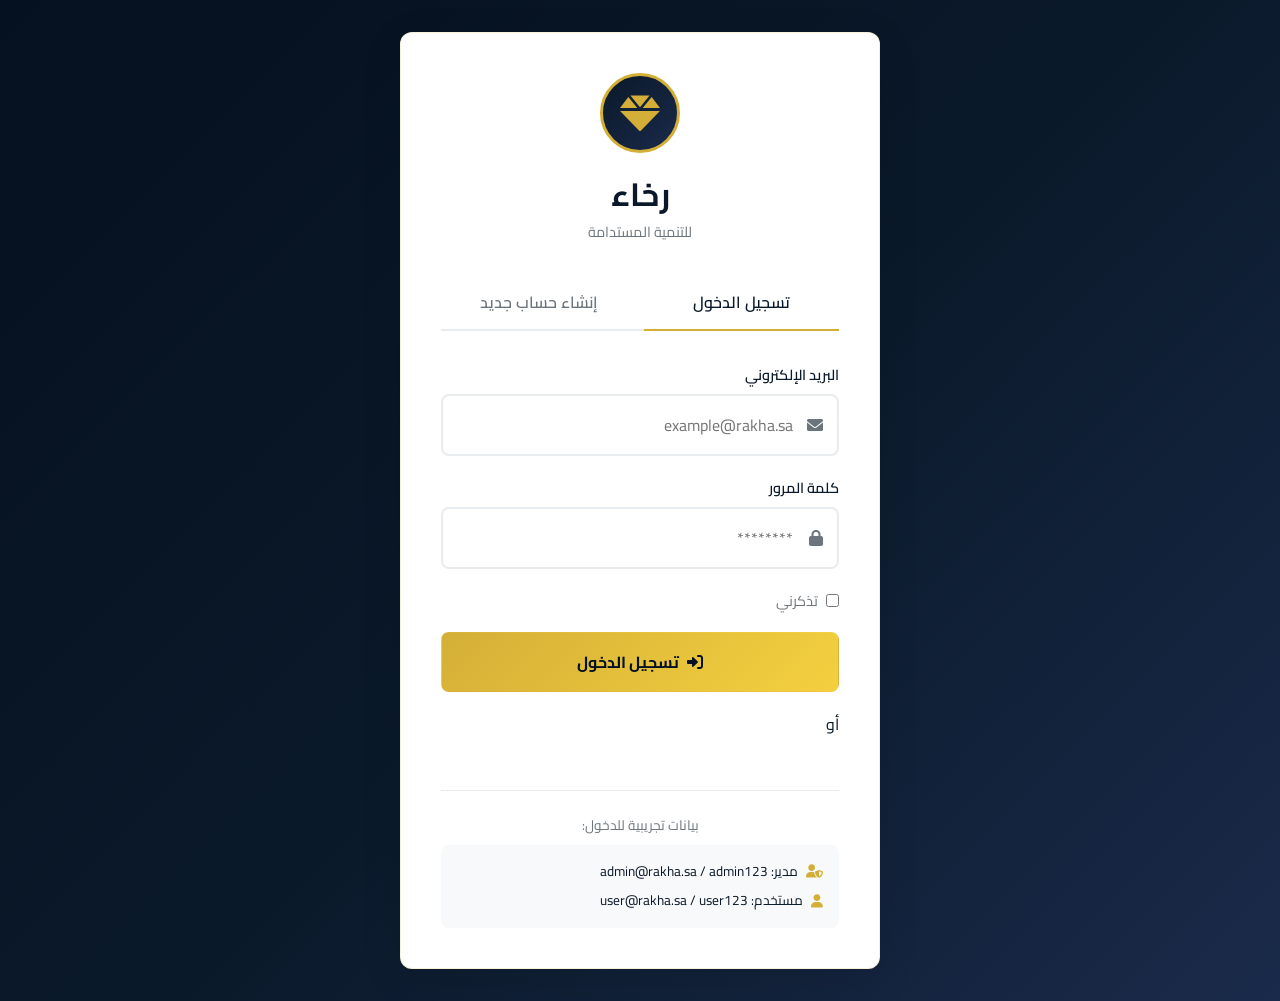
==== index.html @ 96cac97b "Update index.html" ====
<!DOCTYPE html>
<html lang="ar" dir="rtl">
<head>
    <meta charset="UTF-8">
    <meta name="viewport" content="width=device-width, initial-scale=1.0">
    <title>رخاء - تسجيل الدخول</title>
    <link href="https://fonts.googleapis.com/css2?family=Cairo:wght@300;400;600;700;900&display=swap" rel="stylesheet">
    <link rel="stylesheet" href="https://cdnjs.cloudflare.com/ajax/libs/font-awesome/6.0.0/css/all.min.css">
    <link rel="stylesheet" href="styles.css">
</head>
<body class="auth-page">
    <div class="auth-wrapper">
        <div class="auth-card">
            <div class="auth-logo">
                <div class="logo-icon">
                    <i class="fas fa-gem"></i>
                </div>
                <h1>رخاء</h1>
                <p>للتنمية المستدامة</p>
            </div>

            <div class="auth-tabs">
                <button class="auth-tab active" id="loginTab">تسجيل الدخول</button>
                <button class="auth-tab" id="registerTab">إنشاء حساب جديد</button>
            </div>

            <!-- نموذج تسجيل الدخول -->
            <form id="loginForm" class="auth-form">
                <div class="form-group">
                    <label>البريد الإلكتروني</label>
                    <div class="input-wrapper">
                        <i class="fas fa-envelope"></i>
                        <input type="email" id="loginEmail" placeholder="example@rakha.sa" required>
                    </div>
                </div>
                <div class="form-group">
                    <label>كلمة المرور</label>
                    <div class="input-wrapper">
                        <i class="fas fa-lock"></i>
                        <input type="password" id="loginPassword" placeholder="********" required>
                    </div>
                </div>
                <div class="form-options">
                    <label class="checkbox-label">
                        <input type="checkbox" id="rememberMe"> تذكرني
                    </label>
                </div>
                <button type="submit" class="btn-gold btn-block">
                    <i class="fas fa-sign-in-alt"></i> تسجيل الدخول
                </button>

                <!-- فاصل -->
                <div class="divider">
                    <span>أو</span>
                </div>

                <!-- زر تسجيل الدخول بـ Google -->
                <div id="googleSignInDiv" class="google-signin-container"></div>
            </form>

            <!-- نموذج التسجيل -->
            <form id="registerForm" class="auth-form" style="display: none;">
                <div class="form-group">
                    <label>الاسم الكامل</label>
                    <div class="input-wrapper">
                        <i class="fas fa-user"></i>
                        <input type="text" id="registerName" placeholder="محمد أحمد" required>
                    </div>
                </div>
                <div class="form-group">
                    <label>البريد الإلكتروني</label>
                    <div class="input-wrapper">
                        <i class="fas fa-envelope"></i>
                        <input type="email" id="registerEmail" placeholder="example@rakha.sa" required>
                    </div>
                </div>
                <div class="form-group">
                    <label>كلمة المرور</label>
                    <div class="input-wrapper">
                        <i class="fas fa-lock"></i>
                        <input type="password" id="registerPassword" placeholder="********" required minlength="6">
                    </div>
                </div>
                <div class="form-group">
                    <label>تأكيد كلمة المرور</label>
                    <div class="input-wrapper">
                        <i class="fas fa-lock"></i>
                        <input type="password" id="registerConfirm" placeholder="********" required>
                    </div>
                </div>
                <button type="submit" class="btn-gold btn-block">
                    <i class="fas fa-user-plus"></i> إنشاء حساب
                </button>

                <!-- فاصل -->
                <div class="divider">
                    <span>أو</span>
                </div>

                <!-- زر التسجيل بـ Google -->
                <div id="googleSignUpDiv" class="google-signin-container"></div>
            </form>

            <div id="authMessage" class="auth-message"></div>

            <div class="auth-footer">
                <p>بيانات تجريبية للدخول:</p>
                <div class="demo-accounts">
                    <span><i class="fas fa-user-shield"></i> مدير: admin@rakha.sa / admin123</span>
                    <span><i class="fas fa-user"></i> مستخدم: user@rakha.sa / user123</span>
                </div>
            </div>
        </div>
    </div>

    <!-- Google Sign-In Library -->
    <script src="https://accounts.google.com/gsi/client" async defer></script>
    
    <script>
        // ===== تهيئة النظام =====
        function initSystem() {
            // تهيئة المستخدمين الافتراضيين
            if (!localStorage.getItem('rakha_users')) {
                const defaultUsers = [
                    {
                        id: 1,
                        name: 'مدير النظام',
                        email: 'admin@rakha.sa',
                        password: 'admin123',
                        role: 'admin',
                        createdAt: new Date().toISOString()
                    },
                    {
                        id: 2,
                        name: 'مستخدم تجريبي',
                        email: 'user@rakha.sa',
                        password: 'user123',
                        role: 'user',
                        createdAt: new Date().toISOString()
                    }
                ];
                localStorage.setItem('rakha_users', JSON.stringify(defaultUsers));
            }
            
            if (!localStorage.getItem('rakha_files')) {
                localStorage.setItem('rakha_files', JSON.stringify([]));
            }
        }

        initSystem();

        // ===== التحقق من جلسة نشطة =====
        const currentUser = JSON.parse(localStorage.getItem('rakha_current_user'));
        if (currentUser) {
            window.location.href = 'home.html';
        }

        // ===== تهيئة Google Sign-In =====
        function initializeGoogleSignIn() {
            // Google Client ID - يمكنك استبداله بمعرف العميل الخاص بك
            const GOOGLE_CLIENT_ID = '238339995391-627kluslmk42koqfe2rm08jgofesteuc.apps.googleusercontent.com';
            
            // تهيئة Google Identity Services
            if (typeof google !== 'undefined' && google.accounts) {
                // لتسجيل الدخول
                google.accounts.id.initialize({
                    client_id: GOOGLE_CLIENT_ID,
                    callback: handleGoogleResponse,
                    auto_select: false,
                    cancel_on_tap_outside: true,
                    context: 'signin'
                });

                // زر تسجيل الدخول
                google.accounts.id.renderButton(
                    document.getElementById('googleSignInDiv'),
                    { 
                        theme: 'outline', 
                        size: 'large',
                        type: 'standard',
                        text: 'signin_with',
                        shape: 'pill',
                        width: '100%',
                        locale: 'ar'
                    }
                );

                // زر التسجيل
                google.accounts.id.renderButton(
                    document.getElementById('googleSignUpDiv'),
                    { 
                        theme: 'outline', 
                        size: 'large',
                        type: 'standard',
                        text: 'signup_with',
                        shape: 'pill',
                        width: '100%',
                        locale: 'ar'
                    }
                );

                // تعطيل One Tap
                google.accounts.id.cancel();
            } else {
                console.log('Google library not loaded yet');
                // إعادة المحاولة بعد ثانية
                setTimeout(initializeGoogleSignIn, 1000);
            }
        }

        // ===== معالجة استجابة Google =====
        function handleGoogleResponse(response) {
            try {
                // فك تشفير JWT token
                const credential = response.credential;
                const payload = JSON.parse(atob(credential.split('.')[1]));
                
                const googleUser = {
                    googleId: payload.sub,
                    email: payload.email,
                    name: payload.name,
                    picture: payload.picture,
                    email_verified: payload.email_verified
                };

                // التحقق من وجود المستخدم أو إنشائه
                loginWithGoogle(googleUser);
            } catch (error) {
                console.error('Google Sign-In Error:', error);
                showMessage('حدث خطأ في تسجيل الدخول بـ Google', 'error');
            }
        }

        // ===== تسجيل الدخول بـ Google =====
        function loginWithGoogle(googleUser) {
            let users = JSON.parse(localStorage.getItem('rakha_users') || '[]');
            
            // البحث عن مستخدم بنفس البريد الإلكتروني
            let user = users.find(u => u.email === googleUser.email);
            
            if (!user) {
                // إنشاء مستخدم جديد
                user = {
                    id: Date.now(),
                    name: googleUser.name,
                    email: googleUser.email,
                    picture: googleUser.picture,
                    googleId: googleUser.googleId,
                    role: 'user',
                    createdAt: new Date().toISOString()
                };
                users.push(user);
                localStorage.setItem('rakha_users', JSON.stringify(users));
            } else {
                // تحديث معلومات Google إذا لم تكن موجودة
                if (!user.googleId) {
                    user.googleId = googleUser.googleId;
                    user.picture = googleUser.picture;
                    localStorage.setItem('rakha_users', JSON.stringify(users));
                }
            }
            
            // حفظ المستخدم الحالي
            const userData = { ...user };
            delete userData.password;
            localStorage.setItem('rakha_current_user', JSON.stringify(userData));
            
            showMessage('تم تسجيل الدخول بنجاح! جاري التحويل...', 'success');
            
            setTimeout(() => {
                window.location.href = 'home.html';
            }, 1000);
        }

        // ===== عرض الرسائل =====
        function showMessage(text, type) {
            const msg = document.getElementById('authMessage');
            msg.textContent = text;
            msg.className = `auth-message ${type}`;
            
            setTimeout(() => {
                msg.className = 'auth-message';
            }, 4000);
        }

        // ===== تبديل التبويبات =====
        const loginTab = document.getElementById('loginTab');
        const registerTab = document.getElementById('registerTab');
        const loginForm = document.getElementById('loginForm');
        const registerForm = document.getElementById('registerForm');

        loginTab.addEventListener('click', function() {
            loginTab.classList.add('active');
            registerTab.classList.remove('active');
            loginForm.style.display = 'block';
            registerForm.style.display = 'none';
        });

        registerTab.addEventListener('click', function() {
            registerTab.classList.add('active');
            loginTab.classList.remove('active');
            registerForm.style.display = 'block';
            loginForm.style.display = 'none';
        });

        // ===== تسجيل الدخول التقليدي =====
        document.getElementById('loginForm').addEventListener('submit', function(e) {
            e.preventDefault();
            
            const email = document.getElementById('loginEmail').value.trim();
            const password = document.getElementById('loginPassword').value;
            const rememberMe = document.getElementById('rememberMe').checked;
            
            if (!email || !password) {
                showMessage('يرجى إدخال البريد الإلكتروني وكلمة المرور', 'error');
                return;
            }
            
            const users = JSON.parse(localStorage.getItem('rakha_users') || '[]');
            const user = users.find(u => u.email === email && u.password === password);
            
            if (user) {
                const userData = { ...user };
                delete userData.password;
                localStorage.setItem('rakha_current_user', JSON.stringify(userData));
                
                if (rememberMe) {
                    localStorage.setItem('rakha_remember', email);
                } else {
                    localStorage.removeItem('rakha_remember');
                }
                
                showMessage('تم تسجيل الدخول بنجاح! جاري التحويل...', 'success');
                
                setTimeout(() => {
                    window.location.href = 'home.html';
                }, 1000);
            } else {
                showMessage('البريد الإلكتروني أو كلمة المرور غير صحيحة', 'error');
            }
        });

        // ===== إنشاء حساب جديد =====
        document.getElementById('registerForm').addEventListener('submit', function(e) {
            e.preventDefault();
            
            const name = document.getElementById('registerName').value.trim();
            const email = document.getElementById('registerEmail').value.trim();
            const password = document.getElementById('registerPassword').value;
            const confirm = document.getElementById('registerConfirm').value;
            
            // التحقق من صحة البيانات
            if (!name || !email || !password) {
                showMessage('جميع الحقول مطلوبة', 'error');
                return;
            }
            
            if (password !== confirm) {
                showMessage('كلمات المرور غير متطابقة', 'error');
                return;
            }
            
            if (password.length < 6) {
                showMessage('كلمة المرور يجب أن تكون 6 أحرف على الأقل', 'error');
                return;
            }
            
            const emailRegex = /^[^\s@]+@[^\s@]+\.[^\s@]+$/;
            if (!emailRegex.test(email)) {
                showMessage('يرجى إدخال بريد إلكتروني صحيح', 'error');
                return;
            }
            
            const users = JSON.parse(localStorage.getItem('rakha_users') || '[]');
            
            if (users.find(u => u.email === email)) {
                showMessage('البريد الإلكتروني مسجل مسبقاً', 'error');
                return;
            }
            
            // إنشاء المستخدم الجديد
            const newUser = {
                id: Date.now(),
                name: name,
                email: email,
                password: password,
                role: 'user',
                createdAt: new Date().toISOString()
            };
            
            users.push(newUser);
            localStorage.setItem('rakha_users', JSON.stringify(users));
            
            showMessage('تم إنشاء الحساب بنجاح! يمكنك تسجيل الدخول الآن', 'success');
            
            // التحويل إلى تبويب تسجيل الدخول
            setTimeout(() => {
                loginTab.click();
                document.getElementById('loginEmail').value = email;
            }, 1500);
        });

        // ===== تعبئة البريد الإلكتروني المحفوظ =====
        const remembered = localStorage.getItem('rakha_remember');
        if (remembered) {
            document.getElementById('loginEmail').value = remembered;
            document.getElementById('rememberMe').checked = true;
        }

        // ===== تهيئة Google Sign-In عند تحميل الصفحة =====
        window.addEventListener('load', function() {
            setTimeout(initializeGoogleSignIn, 500);
        });

        // محاولة تهيئة Google Sign-In إذا تم تحميل المكتبة متأخراً
        if (document.readyState === 'complete') {
            setTimeout(initializeGoogleSignIn, 500);
        }
    </script>
</body>
</html>
---- styles.css ----
/* ===== المتغيرات العامة ===== */
:root {
    --primary: #0F766E;
    --primary-dark: #0D5E56;
    --primary-light: #14B8A6;
    --secondary: #0369A1;
    --accent: #F59E0B;
    --success: #10B981;
    --danger: #EF4444;
    --warning: #F59E0B;
    --info: #3B82F6;
    --dark: #1F2937;
    --gray: #6B7280;
    --light: #F3F4F6;
    --white: #FFFFFF;
    --border-radius: 12px;
    --box-shadow: 0 10px 40px rgba(0,0,0,0.1);
    --box-shadow-sm: 0 4px 6px rgba(0,0,0,0.05);
    --transition: all 0.3s ease;
}

* {
    margin: 0;
    padding: 0;
    box-sizing: border-box;
}

body {
    font-family: 'Cairo', sans-serif;
    background: linear-gradient(135deg, #F9FAFB 0%, #F3F4F6 100%);
    color: var(--dark);
    line-height: 1.6;
    min-height: 100vh;
}

/* ===== شريط التنقل ===== */
.navbar {
    background: rgba(255, 255, 255, 0.95);
    backdrop-filter: blur(10px);
    box-shadow: var(--box-shadow-sm);
    position: sticky;
    top: 0;
    z-index: 1000;
    border-bottom: 2px solid var(--primary-light);
}

.nav-container {
    max-width: 1280px;
    margin: 0 auto;
    padding: 1rem 2rem;
    display: flex;
    justify-content: space-between;
    align-items: center;
}

.logo {
    display: flex;
    align-items: center;
    gap: 0.75rem;
    font-size: 1.5rem;
    font-weight: 700;
    color: var(--primary);
}

.logo i {
    font-size: 2rem;
    animation: pulse 2s infinite;
}

.logo-sub {
    font-size: 0.875rem;
    font-weight: 400;
    color: var(--gray);
    margin-right: 0.5rem;
}

.nav-menu {
    display: flex;
    list-style: none;
    gap: 0.5rem;
}

.nav-menu a {
    text-decoration: none;
    color: var(--dark);
    font-weight: 600;
    padding: 0.75rem 1.25rem;
    border-radius: var(--border-radius);
    transition: var(--transition);
    display: flex;
    align-items: center;
    gap: 0.5rem;
}

.nav-menu a:hover,
.nav-menu a.active {
    background: var(--primary);
    color: var(--white);
    transform: translateY(-2px);
}

.nav-actions {
    display: flex;
    align-items: center;
    gap: 1rem;
}

.btn-login {
    background: var(--primary);
    color: var(--white);
    padding: 0.75rem 1.5rem;
    border-radius: var(--border-radius);
    text-decoration: none;
    font-weight: 600;
    transition: var(--transition);
    display: flex;
    align-items: center;
    gap: 0.5rem;
}

.btn-login:hover {
    background: var(--primary-dark);
    transform: translateY(-2px);
    box-shadow: var(--box-shadow);
}

.user-profile {
    position: relative;
    cursor: pointer;
}

.user-avatar {
    width: 45px;
    height: 45px;
    background: linear-gradient(135deg, var(--primary), var(--primary-light));
    border-radius: 50%;
    display: flex;
    align-items: center;
    justify-content: center;
    color: var(--white);
    font-size: 1.25rem;
    transition: var(--transition);
}

.user-avatar:hover {
    transform: scale(1.1);
}

.user-dropdown {
    position: absolute;
    top: 100%;
    left: 0;
    background: var(--white);
    border-radius: var(--border-radius);
    box-shadow: var(--box-shadow);
    min-width: 200px;
    display: none;
    margin-top: 0.5rem;
    overflow: hidden;
}

.user-profile:hover .user-dropdown {
    display: block;
}

.user-info {
    padding: 1rem;
    border-bottom: 1px solid var(--light);
}

.user-name {
    font-weight: 700;
    display: block;
}

.user-role {
    font-size: 0.875rem;
    color: var(--gray);
}

.dropdown-menu a {
    padding: 0.75rem 1rem;
    display: flex;
    align-items: center;
    gap: 0.5rem;
    color: var(--dark);
    text-decoration: none;
    transition: var(--transition);
}

.dropdown-menu a:hover {
    background: var(--light);
    color: var(--danger);
}

/* ===== قسم البطل ===== */
.hero-section {
    position: relative;
    background: linear-gradient(135deg, var(--primary-dark) 0%, var(--primary) 50%, var(--primary-light) 100%);
    min-height: 600px;
    display: flex;
    align-items: center;
    justify-content: center;
    overflow: hidden;
}

.hero-overlay {
    position: absolute;
    top: 0;
    left: 0;
    right: 0;
    bottom: 0;
    background: url('data:image/svg+xml,<svg xmlns="http://www.w3.org/2000/svg" viewBox="0 0 100 100"><circle cx="10" cy="10" r="8" fill="rgba(255,255,255,0.1)"/><circle cx="90" cy="30" r="12" fill="rgba(255,255,255,0.08)"/><circle cx="30" cy="80" r="10" fill="rgba(255,255,255,0.06)"/><circle cx="80" cy="70" r="15" fill="rgba(255,255,255,0.04)"/></svg>');
    opacity: 0.5;
}

.hero-content {
    position: relative;
    text-align: center;
    color: var(--white);
    z-index: 2;
    padding: 2rem;
}

.hero-title {
    font-size: 3.5rem;
    font-weight: 900;
    margin-bottom: 1rem;
    animation: fadeInUp 1s;
}

.hero-title span {
    background: linear-gradient(135deg, #FCD34D, #F59E0B);
    -webkit-background-clip: text;
    -webkit-text-fill-color: transparent;
    background-clip: text;
}

.hero-subtitle {
    font-size: 1.25rem;
    margin-bottom: 2rem;
    opacity: 0.9;
    animation: fadeInUp 1s 0.2s backwards;
}

.hero-cta {
    display: flex;
    gap: 1rem;
    justify-content: center;
    animation: fadeInUp 1s 0.4s backwards;
}

.btn-primary, .btn-outline {
    padding: 1rem 2rem;
    border-radius: 50px;
    text-decoration: none;
    font-weight: 600;
    transition: var(--transition);
    display: inline-flex;
    align-items: center;
    gap: 0.5rem;
}

.btn-primary {
    background: var(--white);
    color: var(--primary);
    box-shadow: var(--box-shadow);
}

.btn-primary:hover {
    transform: translateY(-3px);
    box-shadow: 0 20px 40px rgba(0,0,0,0.2);
}

.btn-outline {
    border: 2px solid var(--white);
    color: var(--white);
}

.btn-outline:hover {
    background: var(--white);
    color: var(--primary);
}

.hero-stats {
    position: absolute;
    bottom: 0;
    left: 0;
    right: 0;
    display: flex;
    justify-content: center;
    gap: 3rem;
    padding: 2rem;
    background: rgba(255, 255, 255, 0.1);
    backdrop-filter: blur(10px);
    z-index: 2;
}

.stat-item {
    display: flex;
    align-items: center;
    gap: 1rem;
    color: var(--white);
}

.stat-icon {
    width: 50px;
    height: 50px;
    background: rgba(255, 255, 255, 0.2);
    border-radius: 50%;
    display: flex;
    align-items: center;
    justify-content: center;
    font-size: 1.5rem;
}

.stat-info {
    display: flex;
    flex-direction: column;
}

.stat-value {
    font-size: 2rem;
    font-weight: 700;
}

.stat-label {
    font-size: 0.875rem;
    opacity: 0.9;
}

/* ===== الأقسام العامة ===== */
.container {
    max-width: 1280px;
    margin: 0 auto;
    padding: 4rem 2rem;
}

.section-header {
    text-align: center;
    margin-bottom: 3rem;
}

.section-header h2 {
    font-size: 2.5rem;
    color: var(--dark);
    margin-bottom: 1rem;
    position: relative;
    display: inline-block;
}

.section-header h2::after {
    content: '';
    position: absolute;
    bottom: -10px;
    left: 50%;
    transform: translateX(-50%);
    width: 60px;
    height: 4px;
    background: var(--primary);
    border-radius: 2px;
}

.section-header p {
    color: var(--gray);
    font-size: 1.1rem;
}

/* ===== بطاقات المميزات ===== */
.features-grid {
    display: grid;
    grid-template-columns: repeat(auto-fit, minmax(250px, 1fr));
    gap: 2rem;
}

.feature-card {
    background: var(--white);
    padding: 2rem;
    border-radius: var(--border-radius);
    box-shadow: var(--box-shadow-sm);
    text-align: center;
    transition: var(--transition);
    border: 1px solid rgba(0,0,0,0.05);
}

.feature-card:hover {
    transform: translateY(-5px);
    box-shadow: var(--box-shadow);
    border-color: var(--primary-light);
}

.feature-icon {
    width: 70px;
    height: 70px;
    background: linear-gradient(135deg, var(--primary-light), var(--primary));
    border-radius: 50%;
    display: flex;
    align-items: center;
    justify-content: center;
    margin: 0 auto 1.5rem;
    color: var(--white);
    font-size: 2rem;
}

.feature-card h3 {
    margin-bottom: 1rem;
    color: var(--dark);
}

.feature-card p {
    color: var(--gray);
}

/* ===== قسم الملفات الحديثة ===== */
.recent-files-section {
    background: var(--white);
}

.recent-files-grid {
    display: grid;
    grid-template-columns: repeat(auto-fill, minmax(280px, 1fr));
    gap: 1.5rem;
}

.file-card {
    background: var(--light);
    padding: 1.5rem;
    border-radius: var(--border-radius);
    display: flex;
    gap: 1rem;
    transition: var(--transition);
    border: 1px solid transparent;
}

.file-card:hover {
    background: var(--white);
    border-color: var(--primary-light);
    box-shadow: var(--box-shadow-sm);
}

.file-icon {
    width: 50px;
    height: 50px;
    background: var(--primary);
    border-radius: 12px;
    display: flex;
    align-items: center;
    justify-content: center;
    color: var(--white);
    font-size: 1.5rem;
}

.file-info {
    flex: 1;
}

.file-info h4 {
    margin-bottom: 0.5rem;
    color: var(--dark);
}

.file-meta {
    display: flex;
    gap: 1rem;
    font-size: 0.875rem;
    color: var(--gray);
    margin-bottom: 0.5rem;
}

.file-badge {
    display: inline-block;
    padding: 0.25rem 0.75rem;
    border-radius: 20px;
    font-size: 0.75rem;
    font-weight: 600;
}

.file-badge.public {
    background: var(--success);
    color: var(--white);
}

.file-badge.private {
    background: var(--warning);
    color: var(--white);
}

.view-all {
    color: var(--primary);
    text-decoration: none;
    font-weight: 600;
    display: inline-flex;
    align-items: center;
    gap: 0.5rem;
    transition: var(--transition);
}

.view-all:hover {
    color: var(--primary-dark);
    gap: 0.75rem;
}

/* ===== قسم التواصل ===== */
.contact-section {
    background: linear-gradient(135deg, var(--dark), #111827);
    color: var(--white);
    padding: 4rem 0;
}

.contact-info {
    text-align: center;
}

.contact-info h3 {
    font-size: 2rem;
    margin-bottom: 2rem;
}

.contact-details {
    display: flex;
    justify-content: center;
    gap: 3rem;
    margin-bottom: 2rem;
    flex-wrap: wrap;
}

.contact-details p {
    display: flex;
    align-items: center;
    gap: 0.5rem;
}

.social-links {
    display: flex;
    justify-content: center;
    gap: 1rem;
}

.social-links a {
    width: 45px;
    height: 45px;
    background: rgba(255, 255, 255, 0.1);
    border-radius: 50%;
    display: flex;
    align-items: center;
    justify-content: center;
    color: var(--white);
    text-decoration: none;
    transition: var(--transition);
    font-size: 1.25rem;
}

.social-links a:hover {
    background: var(--primary);
    transform: translateY(-3px);
}

/* ===== التذييل ===== */
.footer {
    background: var(--dark);
    color: var(--white);
    padding: 2rem 0;
}

.footer-content {
    display: flex;
    justify-content: space-between;
    align-items: center;
    flex-wrap: wrap;
    gap: 1rem;
}

.footer-logo {
    display: flex;
    align-items: center;
    gap: 0.5rem;
    font-size: 1.25rem;
    font-weight: 600;
}

.copyright {
    color: var(--gray);
}

/* ===== صفحة تسجيل الدخول ===== */
.auth-container {
    min-height: calc(100vh - 80px);
    display: flex;
    align-items: center;
    justify-content: center;
    padding: 2rem;
    background: linear-gradient(135deg, var(--primary-dark), var(--primary));
}

.auth-box {
    background: var(--white);
    padding: 3rem;
    border-radius: var(--border-radius);
    box-shadow: var(--box-shadow);
    width: 100%;
    max-width: 450px;
    animation: fadeInUp 0.5s;
}

.auth-box h2 {
    text-align: center;
    margin-bottom: 2rem;
    color: var(--dark);
}

.auth-tabs {
    display: flex;
    gap: 1rem;
    margin-bottom: 2rem;
    border-bottom: 2px solid var(--light);
}

.auth-tab {
    flex: 1;
    padding: 1rem;
    background: none;
    border: none;
    color: var(--gray);
    font-weight: 600;
    cursor: pointer;
    transition: var(--transition);
    position: relative;
}

.auth-tab.active {
    color: var(--primary);
}

.auth-tab.active::after {
    content: '';
    position: absolute;
    bottom: -2px;
    left: 0;
    right: 0;
    height: 2px;
    background: var(--primary);
}

.auth-form {
    display: flex;
    flex-direction: column;
    gap: 1.5rem;
}

.form-group {
    display: flex;
    flex-direction: column;
    gap: 0.5rem;
}

.form-group label {
    font-weight: 600;
    color: var(--dark);
}

.form-group input,
.form-group textarea,
.form-group select {
    padding: 0.875rem;
    border: 2px solid var(--light);
    border-radius: var(--border-radius);
    font-family: 'Cairo', sans-serif;
    transition: var(--transition);
    font-size: 1rem;
}

.form-group input:focus,
.form-group textarea:focus,
.form-group select:focus {
    outline: none;
    border-color: var(--primary);
    box-shadow: 0 0 0 3px rgba(15, 118, 110, 0.1);
}

.btn-primary {
    background: var(--primary);
    color: var(--white);
    border: none;
    padding: 1rem;
    border-radius: var(--border-radius);
    font-weight: 600;
    font-size: 1rem;
    cursor: pointer;
    transition: var(--transition);
    font-family: 'Cairo', sans-serif;
}

.btn-primary:hover {
    background: var(--primary-dark);
    transform: translateY(-2px);
    box-shadow: var(--box-shadow);
}

.auth-divider {
    text-align: center;
    margin: 1.5rem 0;
    position: relative;
}

.auth-divider::before {
    content: '';
    position: absolute;
    top: 50%;
    left: 0;
    right: 0;
    height: 1px;
    background: var(--light);
}

.auth-divider span {
    background: var(--white);
    padding: 0 1rem;
    color: var(--gray);
    position: relative;
}

#googleSignIn {
    display: flex;
    justify-content: center;
}

.auth-message {
    margin-top: 1rem;
    padding: 0.75rem;
    border-radius: var(--border-radius);
    text-align: center;
    display: none;
}

.auth-message.success {
    display: block;
    background: var(--success);
    color: var(--white);
}

.auth-message.error {
    display: block;
    background: var(--danger);
    color: var(--white);
}

/* ===== صفحة الملفات ===== */
.files-container {
    max-width: 1280px;
    margin: 0 auto;
    padding: 2rem;
}

.files-header {
    display: flex;
    justify-content: space-between;
    align-items: center;
    margin-bottom: 2rem;
    padding-bottom: 1rem;
    border-bottom: 2px solid var(--light);
}

.files-header h1 {
    color: var(--dark);
    display: flex;
    align-items: center;
    gap: 0.75rem;
}

.files-section {
    margin-bottom: 3rem;
}

.files-section h2 {
    margin-bottom: 1.5rem;
    color: var(--dark);
    display: flex;
    align-items: center;
    gap: 0.5rem;
}

.files-grid {
    display: grid;
    grid-template-columns: repeat(auto-fill, minmax(300px, 1fr));
    gap: 1.5rem;
}

.file-item {
    background: var(--white);
    border-radius: var(--border-radius);
    padding: 1.5rem;
    box-shadow: var(--box-shadow-sm);
    transition: var(--transition);
    border: 1px solid var(--light);
    position: relative;
}

.file-item:hover {
    box-shadow: var(--box-shadow);
    transform: translateY(-3px);
}

.file-item-header {
    display: flex;
    align-items: flex-start;
    gap: 1rem;
    margin-bottom: 1rem;
}

.file-item-icon {
    width: 50px;
    height: 50px;
    background: linear-gradient(135deg, var(--primary-light), var(--primary));
    border-radius: 12px;
    display: flex;
    align-items: center;
    justify-content: center;
    color: var(--white);
    font-size: 1.5rem;
}

.file-item-info {
    flex: 1;
}

.file-item-info h3 {
    margin-bottom: 0.5rem;
    color: var(--dark);
    font-size: 1.1rem;
}

.file-item-meta {
    font-size: 0.875rem;
    color: var(--gray);
    display: flex;
    flex-direction: column;
    gap: 0.25rem;
}

.file-item-actions {
    display: flex;
    gap: 0.5rem;
    margin-top: 1rem;
    padding-top: 1rem;
    border-top: 1px solid var(--light);
}

.btn-icon {
    flex: 1;
    padding: 0.5rem;
    border: none;
    background: var(--light);
    color: var(--dark);
    border-radius: var(--border-radius);
    cursor: pointer;
    transition: var(--transition);
    font-family: 'Cairo', sans-serif;
    display: flex;
    align-items: center;
    justify-content: center;
    gap: 0.5rem;
}

.btn-icon:hover {
    background: var(--primary);
    color: var(--white);
}

.btn-icon.danger:hover {
    background: var(--danger);
}

/* ===== مودال رفع الملفات ===== */
.modal {
    position: fixed;
    top: 0;
    left: 0;
    right: 0;
    bottom: 0;
    background: rgba(0, 0, 0, 0.5);
    backdrop-filter: blur(5px);
    display: flex;
    align-items: center;
    justify-content: center;
    z-index: 2000;
}

.modal-content {
    background: var(--white);
    padding: 2rem;
    border-radius: var(--border-radius);
    max-width: 500px;
    width: 90%;
    max-height: 90vh;
    overflow-y: auto;
    animation: slideIn 0.3s;
    position: relative;
}

.close {
    position: absolute;
    top: 1rem;
    right: 1rem;
    font-size: 1.5rem;
    cursor: pointer;
    color: var(--gray);
    transition: var(--transition);
}

.close:hover {
    color: var(--danger);
}

/* ===== لوحة التحكم ===== */
.admin-container {
    max-width: 1280px;
    margin: 0 auto;
    padding: 2rem;
}

.admin-tabs {
    display: flex;
    gap: 0.5rem;
    margin-bottom: 2rem;
    border-bottom: 2px solid var(--light);
    flex-wrap: wrap;
}

.tab {
    padding: 1rem 1.5rem;
    background: none;
    border: none;
    color: var(--gray);
    font-weight: 600;
    cursor: pointer;
    transition: var(--transition);
    border-radius: var(--border-radius) var(--border-radius) 0 0;
    font-family: 'Cairo', sans-serif;
    display: flex;
    align-items: center;
    gap: 0.5rem;
}

.tab:hover {
    background: var(--light);
    color: var(--dark);
}

.tab.active {
    background: var(--primary);
    color: var(--white);
}

.tab-content {
    display: none;
    animation: fadeIn 0.3s;
}

.tab-content.active {
    display: block;
}

.section-header {
    display: flex;
    justify-content: space-between;
    align-items: center;
    margin-bottom: 2rem;
}

.users-list, .files-list {
    background: var(--white);
    border-radius: var(--border-radius);
    box-shadow: var(--box-shadow-sm);
    overflow: hidden;
}

.list-item {
    padding: 1rem 1.5rem;
    border-bottom: 1px solid var(--light);
    display: flex;
    justify-content: space-between;
    align-items: center;
    transition: var(--transition);
}

.list-item:hover {
    background: var(--light);
}

.list-item:last-child {
    border-bottom: none;
}

.item-info {
    display: flex;
    align-items: center;
    gap: 1rem;
}

.item-actions {
    display: flex;
    gap: 0.5rem;
}

.btn-sm {
    padding: 0.5rem 1rem;
    border: none;
    border-radius: var(--border-radius);
    cursor: pointer;
    font-family: 'Cairo', sans-serif;
    font-size: 0.875rem;
    transition: var(--transition);
}

.btn-success {
    background: var(--success);
    color: var(--white);
}

.btn-danger {
    background: var(--danger);
    color: var(--white);
}

.btn-warning {
    background: var(--warning);
    color: var(--white);
}

/* ===== حاسبة ضريبة القيمة المضافة ===== */
.vat-calculator {
    background: var(--white);
    border-radius: var(--border-radius);
    padding: 2rem;
    box-shadow: var(--box-shadow-sm);
}

.upload-section {
    margin-bottom: 2rem;
}

.upload-area {
    border: 3px dashed var(--primary-light);
    border-radius: var(--border-radius);
    padding: 3rem;
    text-align: center;
    cursor: pointer;
    transition: var(--transition);
    background: var(--light);
}

.upload-area:hover {
    border-color: var(--primary);
    background: rgba(15, 118, 110, 0.05);
}

.upload-icon {
    font-size: 3rem;
    color: var(--primary);
    margin-bottom: 1rem;
}

.upload-text {
    font-size: 1.1rem;
    color: var(--dark);
    margin-bottom: 0.5rem;
}

.upload-note {
    color: var(--gray);
    font-size: 0.875rem;
}

.manual-inputs {
    display: grid;
    grid-template-columns: repeat(auto-fit, minmax(200px, 1fr));
    gap: 1rem;
    margin-bottom: 2rem;
}

.input-group {
    display: flex;
    flex-direction: column;
    gap: 0.5rem;
}

.input-group label {
    font-weight: 600;
    color: var(--dark);
}

.input-group input {
    padding: 0.75rem;
    border: 2px solid var(--light);
    border-radius: var(--border-radius);
    font-size: 1rem;
}

.summary-section {
    display: grid;
    grid-template-columns: repeat(auto-fit, minmax(200px, 1fr));
    gap: 1rem;
    margin-bottom: 2rem;
}

.summary-card {
    background: linear-gradient(135deg, var(--primary-light), var(--primary));
    color: var(--white);
    padding: 1.5rem;
    border-radius: var(--border-radius);
    text-align: center;
}

.summary-label {
    font-size: 0.875rem;
    opacity: 0.9;
    margin-bottom: 0.5rem;
}

.summary-value {
    font-size: 2rem;
    font-weight: 700;
}

.table-container {
    overflow-x: auto;
    margin-bottom: 2rem;
}

#dataTable {
    width: 100%;
    border-collapse: collapse;
    background: var(--white);
}

#dataTable th {
    background: var(--primary);
    color: var(--white);
    padding: 1rem;
    text-align: right;
}

#dataTable td {
    padding: 0.75rem 1rem;
    border-bottom: 1px solid var(--light);
}

#dataTable tr:hover {
    background: var(--light);
}

.balance-section {
    background: var(--light);
    border-radius: var(--border-radius);
    padding: 1.5rem;
    margin-bottom: 2rem;
}

.balance-row {
    display: flex;
    justify-content: space-between;
    padding: 0.75rem 0;
    border-bottom: 1px solid rgba(0,0,0,0.1);
}

.balance-row:last-child {
    border-bottom: none;
}

.balance-row.final {
    font-size: 1.25rem;
    font-weight: 700;
    color: var(--primary);
    margin-top: 0.5rem;
    padding-top: 1rem;
    border-top: 2px solid var(--primary);
}

.action-buttons {
    display: flex;
    gap: 1rem;
    margin-bottom: 2rem;
}

.btn-secondary {
    background: var(--light);
    color: var(--dark);
    border: none;
    padding: 0.75rem 1.5rem;
    border-radius: var(--border-radius);
    font-weight: 600;
    cursor: pointer;
    transition: var(--transition);
    font-family: 'Cairo', sans-serif;
}

.btn-secondary:hover {
    background: var(--primary);
    color: var(--white);
}

.saved-files-section {
    background: var(--light);
    border-radius: var(--border-radius);
    padding: 1.5rem;
}

.saved-files-list {
    display: flex;
    flex-direction: column;
    gap: 0.5rem;
    margin: 1rem 0;
}

.file-item {
    background: var(--white);
    padding: 1rem;
    border-radius: var(--border-radius);
    display: flex;
    justify-content: space-between;
    align-items: center;
}

.file-actions {
    display: flex;
    gap: 0.5rem;
}

.file-action-btn {
    padding: 0.5rem 1rem;
    border: none;
    border-radius: var(--border-radius);
    cursor: pointer;
    font-family: 'Cairo', sans-serif;
    transition: var(--transition);
}

.file-action-btn.load {
    background: var(--success);
    color: var(--white);
}

.file-action-btn.delete {
    background: var(--danger);
    color: var(--white);
}

/* ===== الإحصائيات ===== */
.stats-grid {
    display: grid;
    grid-template-columns: repeat(auto-fit, minmax(250px, 1fr));
    gap: 1.5rem;
}

.stat-card-large {
    background: var(--white);
    padding: 2rem;
    border-radius: var(--border-radius);
    box-shadow: var(--box-shadow-sm);
    text-align: center;
}

.stat-card-large .stat-value {
    font-size: 3rem;
    color: var(--primary);
    margin-bottom: 0.5rem;
}

.stat-card-large .stat-label {
    font-size: 1.1rem;
    color: var(--gray);
}

/* ===== الرسوم المتحركة ===== */
@keyframes fadeInUp {
    from {
        opacity: 0;
        transform: translateY(30px);
    }
    to {
        opacity: 1;
        transform: translateY(0);
    }
}

@keyframes fadeIn {
    from { opacity: 0; }
    to { opacity: 1; }
}

@keyframes slideIn {
    from {
        opacity: 0;
        transform: translateY(-50px);
    }
    to {
        opacity: 1;
        transform: translateY(0);
    }
}

@keyframes pulse {
    0%, 100% { transform: scale(1); }
    50% { transform: scale(1.05); }
}

/* ===== التصميم المتجاوب ===== */
@media (max-width: 768px) {
    .nav-container {
        flex-direction: column;
        gap: 1rem;
    }
    
    .nav-menu {
        flex-wrap: wrap;
        justify-content: center;
    }
    
    .hero-title {
        font-size: 2.5rem;
    }
    
    .hero-stats {
        flex-direction: column;
        gap: 1rem;
        position: relative;
    }
    
    .features-grid {
        grid-template-columns: 1fr;
    }
    
    .files-grid {
        grid-template-columns: 1fr;
    }
    
    .footer-content {
        flex-direction: column;
        text-align: center;
    }
    
    .admin-tabs {
        flex-direction: column;
    }
    
    .tab {
        justify-content: center;
    }
}

/* ===== تنسيقات إضافية ===== */
.no-files {
    text-align: center;
    padding: 3rem;
    color: var(--gray);
    font-size: 1.1rem;
}

.loading {
    display: inline-block;
    width: 20px;
    height: 20px;
    border: 3px solid var(--light);
    border-top-color: var(--primary);
    border-radius: 50%;
    animation: spin 1s linear infinite;
}

@keyframes spin {
    to { transform: rotate(360deg); }
}

/* تنسيق رسائل التنبيه */
.alert {
    padding: 1rem;
    border-radius: var(--border-radius);
    margin-bottom: 1rem;
    display: flex;
    align-items: center;
    gap: 0.75rem;
    animation: slideIn 0.3s;
}

.alert-success {
    background: var(--success);
    color: var(--white);
}

.alert-error {
    background: var(--danger);
    color: var(--white);
}

.alert-warning {
    background: var(--warning);
    color: var(--white);
}

.alert-info {
    background: var(--info);
    color: var(--white);
}
/* ===== إضافات لصفحة الملفات ===== */

.files-page-container {
    max-width: 1400px;
    margin: 0 auto;
    padding: 2rem;
}

.files-page-header {
    background: linear-gradient(135deg, var(--primary), var(--primary-dark));
    border-radius: var(--border-radius);
    padding: 2.5rem;
    margin-bottom: 2rem;
    display: flex;
    justify-content: space-between;
    align-items: center;
    color: var(--white);
}

.header-content h1 {
    font-size: 2rem;
    margin-bottom: 0.5rem;
    display: flex;
    align-items: center;
    gap: 0.75rem;
}

.header-content p {
    opacity: 0.9;
    font-size: 1.1rem;
}

.btn-large {
    padding: 1rem 2rem;
    font-size: 1.1rem;
}

/* شريط الأدوات */
.files-toolbar {
    background: var(--white);
    border-radius: var(--border-radius);
    padding: 1.5rem;
    margin-bottom: 1.5rem;
    box-shadow: var(--box-shadow-sm);
}

.search-section {
    margin-bottom: 1rem;
}

.search-box.large {
    width: 100%;
}

.search-box.large input {
    padding: 1rem 1rem 1rem 3rem;
    font-size: 1rem;
}

.filter-section {
    display: flex;
    gap: 1rem;
    align-items: center;
    flex-wrap: wrap;
}

.filter-select {
    padding: 0.75rem 1rem;
    border: 2px solid var(--light);
    border-radius: var(--border-radius);
    font-family: 'Cairo', sans-serif;
    background: var(--white);
    min-width: 180px;
}

.view-toggle {
    display: flex;
    gap: 0.5rem;
    margin-right: auto;
}

.view-btn {
    width: 40px;
    height: 40px;
    border: 2px solid var(--light);
    background: var(--white);
    border-radius: var(--border-radius);
    cursor: pointer;
    transition: var(--transition);
    color: var(--gray);
}

.view-btn:hover,
.view-btn.active {
    background: var(--primary);
    border-color: var(--primary);
    color: var(--white);
}

/* علامات التبويب */
.files-tabs {
    display: flex;
    gap: 0.5rem;
    margin-bottom: 1.5rem;
    border-bottom: 2px solid var(--light);
}

.file-tab {
    padding: 1rem 1.5rem;
    background: none;
    border: none;
    color: var(--gray);
    font-weight: 600;
    cursor: pointer;
    transition: var(--transition);
    display: flex;
    align-items: center;
    gap: 0.5rem;
    position: relative;
}

.file-tab:hover {
    color: var(--primary);
}

.file-tab.active {
    color: var(--primary);
}

.file-tab.active::after {
    content: '';
    position: absolute;
    bottom: -2px;
    left: 0;
    right: 0;
    height: 2px;
    background: var(--primary);
}

.tab-count {
    background: var(--light);
    color: var(--dark);
    padding: 0.25rem 0.5rem;
    border-radius: 20px;
    font-size: 0.875rem;
}

.file-tab.active .tab-count {
    background: var(--primary);
    color: var(--white);
}

/* إحصائيات سريعة */
.files-stats {
    display: flex;
    gap: 2rem;
    padding: 1rem;
    background: var(--light);
    border-radius: var(--border-radius);
    margin-bottom: 1.5rem;
}

.file-stat-item {
    display: flex;
    align-items: center;
    gap: 0.5rem;
    color: var(--dark);
}

.file-stat-item i {
    color: var(--primary);
}

/* عرض الشبكة */
.files-grid {
    display: grid;
    grid-template-columns: repeat(auto-fill, minmax(280px, 1fr));
    gap: 1.5rem;
}

.file-card {
    background: var(--white);
    border-radius: var(--border-radius);
    box-shadow: var(--box-shadow-sm);
    transition: var(--transition);
    border: 1px solid var(--light);
    overflow: hidden;
}

.file-card:hover {
    transform: translateY(-3px);
    box-shadow: var(--box-shadow);
}

.file-card-header {
    padding: 1rem;
    display: flex;
    justify-content: space-between;
    align-items: center;
    border-bottom: 1px solid var(--light);
    position: relative;
}

.file-type-icon {
    font-size: 2rem;
    color: var(--primary);
}

.file-actions-dropdown {
    position: relative;
}

.dropdown-menu {
    position: absolute;
    top: 100%;
    left: 0;
    background: var(--white);
    border-radius: var(--border-radius);
    box-shadow: var(--box-shadow);
    min-width: 180px;
    display: none;
    z-index: 100;
    overflow: hidden;
}

.dropdown-menu a {
    padding: 0.75rem 1rem;
    display: flex;
    align-items: center;
    gap: 0.75rem;
    color: var(--dark);
    text-decoration: none;
    transition: var(--transition);
}

.dropdown-menu a:hover {
    background: var(--light);
}

.dropdown-menu a.text-warning {
    color: var(--warning);
}

.dropdown-menu a.text-danger {
    color: var(--danger);
}

.file-card-body {
    padding: 1rem;
}

.file-name {
    font-size: 1.1rem;
    margin-bottom: 0.5rem;
    color: var(--dark);
    white-space: nowrap;
    overflow: hidden;
    text-overflow: ellipsis;
}

.file-description {
    color: var(--gray);
    font-size: 0.875rem;
    margin-bottom: 1rem;
    display: -webkit-box;
    -webkit-line-clamp: 2;
    -webkit-box-orient: vertical;
    overflow: hidden;
}

.file-card-footer {
    padding: 1rem;
    background: var(--light);
    border-top: 1px solid rgba(0,0,0,0.05);
}

.file-meta {
    display: flex;
    flex-direction: column;
    gap: 0.25rem;
    margin-bottom: 0.75rem;
    font-size: 0.875rem;
    color: var(--gray);
}

.file-badges {
    display: flex;
    gap: 0.5rem;
    margin-bottom: 0.75rem;
}

.badge {
    padding: 0.25rem 0.75rem;
    border-radius: 20px;
    font-size: 0.75rem;
    font-weight: 600;
}

.badge.public {
    background: var(--success);
    color: var(--white);
}

.badge.private {
    background: var(--warning);
    color: var(--white);
}

.badge.category {
    background: var(--primary-light);
    color: var(--white);
}

.file-stats {
    display: flex;
    justify-content: space-around;
    font-size: 0.875rem;
    color: var(--gray);
}

/* عرض القائمة */
.files-list-view .data-table {
    width: 100%;
}

.file-info-cell {
    display: flex;
    align-items: center;
    gap: 1rem;
}

.file-info-cell i {
    font-size: 1.5rem;
    color: var(--primary);
}

.file-info-cell div {
    display: flex;
    flex-direction: column;
}

.file-info-cell small {
    color: var(--gray);
    font-size: 0.875rem;
}

.action-buttons {
    display: flex;
    gap: 0.5rem;
}

/* مودال رفع الملفات */
.modal-xlarge {
    max-width: 1200px;
}

.upload-modal-content {
    padding: 1rem 0;
}

.upload-dropzone {
    border: 3px dashed var(--primary-light);
    border-radius: var(--border-radius);
    padding: 3rem;
    text-align: center;
    cursor: pointer;
    transition: var(--transition);
    background: var(--light);
    margin-bottom: 1.5rem;
}

.upload-dropzone:hover,
.upload-dropzone.dragover {
    border-color: var(--primary);
    background: rgba(15, 118, 110, 0.05);
}

.upload-dropzone i {
    font-size: 4rem;
    color: var(--primary);
    margin-bottom: 1rem;
}

.upload-dropzone h3 {
    margin-bottom: 0.5rem;
    color: var(--dark);
}

.upload-dropzone p {
    color: var(--gray);
    font-size: 0.875rem;
}

.selected-file-info {
    display: flex;
    align-items: center;
    gap: 1rem;
    padding: 1rem;
    background: var(--light);
    border-radius: var(--border-radius);
    margin-bottom: 1.5rem;
}

.selected-file-info i {
    font-size: 2rem;
    color: var(--primary);
}

.selected-file-info div {
    flex: 1;
    display: flex;
    flex-direction: column;
}

.upload-progress {
    margin: 1.5rem 0;
}

.progress-bar {
    height: 8px;
    background: var(--light);
    border-radius: 4px;
    overflow: hidden;
    margin-bottom: 0.5rem;
}

.progress-fill {
    height: 100%;
    background: var(--primary);
    transition: width 0.3s;
    width: 0%;
}

/* مودال المعاينة */
.preview-header {
    display: flex;
    justify-content: space-between;
    align-items: center;
    margin-bottom: 1.5rem;
    padding-bottom: 1rem;
    border-bottom: 1px solid var(--light);
}

.preview-actions {
    display: flex;
    gap: 0.5rem;
}

.preview-content {
    min-height: 400px;
    max-height: 70vh;
    overflow: auto;
}

.file-preview-placeholder {
    text-align: center;
    padding: 3rem;
    color: var(--gray);
}

.file-preview-placeholder i {
    margin-bottom: 1rem;
}

.file-preview-placeholder p {
    margin-bottom: 1.5rem;
}

/* مودال المشاركة */
.share-section {
    margin-bottom: 2rem;
}

.share-section h4 {
    margin-bottom: 1rem;
    color: var(--dark);
}

.share-link-box {
    display: flex;
    gap: 0.5rem;
}

.share-link-box input {
    flex: 1;
    padding: 0.75rem;
    border: 2px solid var(--light);
    border-radius: var(--border-radius);
    font-family: 'Cairo', sans-serif;
}

.shared-user-item {
    display: flex;
    justify-content: space-between;
    align-items: center;
    padding: 0.75rem;
    background: var(--light);
    border-radius: var(--border-radius);
    margin-bottom: 0.5rem;
}

/* تفاصيل الملف */
.file-details {
    padding: 1rem;
}

.detail-row {
    display: flex;
    padding: 0.75rem 0;
    border-bottom: 1px solid var(--light);
}

.detail-row:last-child {
    border-bottom: none;
}

.detail-row strong {
    width: 150px;
    color: var(--dark);
}

.tags-list {
    display: flex;
    flex-wrap: wrap;
    gap: 0.5rem;
}

.tag {
    background: var(--primary-light);
    color: var(--white);
    padding: 0.25rem 0.75rem;
    border-radius: 20px;
    font-size: 0.875rem;
}

/* رسالة لا توجد ملفات */
.no-files-message {
    text-align: center;
    padding: 4rem;
    color: var(--gray);
}

.no-files-message i {
    font-size: 4rem;
    margin-bottom: 1rem;
    opacity: 0.5;
}

.no-files-message h3 {
    margin-bottom: 0.5rem;
    color: var(--dark);
}

/* ترقيم الصفحات */
.pagination {
    display: flex;
    justify-content: center;
    gap: 0.5rem;
    margin-top: 2rem;
}

.pagination button {
    width: 40px;
    height: 40px;
    border: 2px solid var(--light);
    background: var(--white);
    border-radius: var(--border-radius);
    cursor: pointer;
    transition: var(--transition);
    color: var(--dark);
}

.pagination button:hover:not(:disabled) {
    background: var(--primary);
    border-color: var(--primary);
    color: var(--white);
}

.pagination button.active {
    background: var(--primary);
    border-color: var(--primary);
    color: var(--white);
}

.pagination button:disabled {
    opacity: 0.5;
    cursor: not-allowed;
}

.pagination span {
    width: 40px;
    height: 40px;
    display: flex;
    align-items: center;
    justify-content: center;
    color: var(--gray);
}

/* ===== إضافات لوحة التحكم ===== */
.quick-stats {
    display: grid;
    grid-template-columns: repeat(auto-fit, minmax(240px, 1fr));
    gap: 1.5rem;
    margin-bottom: 2rem;
}

.stat-card {
    background: var(--white);
    padding: 1.5rem;
    border-radius: var(--border-radius);
    box-shadow: var(--box-shadow-sm);
    display: flex;
    align-items: center;
    gap: 1rem;
    transition: var(--transition);
}

.stat-card:hover {
    transform: translateY(-3px);
    box-shadow: var(--box-shadow);
}

.stat-icon {
    width: 60px;
    height: 60px;
    background: linear-gradient(135deg, var(--primary-light), var(--primary));
    border-radius: 50%;
    display: flex;
    align-items: center;
    justify-content: center;
    color: var(--white);
    font-size: 1.5rem;
}

.stat-content {
    flex: 1;
}

.stat-value {
    font-size: 2rem;
    font-weight: 700;
    color: var(--dark);
    display: block;
}

.stat-label {
    color: var(--gray);
    font-size: 0.875rem;
}

.stat-trend {
    display: block;
    font-size: 0.75rem;
    color: var(--success);
    margin-top: 0.25rem;
}

.admin-tabs-container {
    background: var(--white);
    border-radius: var(--border-radius);
    box-shadow: var(--box-shadow-sm);
    overflow: hidden;
}

.admin-tabs {
    display: flex;
    gap: 0;
    background: var(--light);
    border-bottom: 2px solid rgba(0,0,0,0.05);
    overflow-x: auto;
}

.admin-tab {
    padding: 1rem 1.5rem;
    background: none;
    border: none;
    color: var(--gray);
    font-weight: 600;
    cursor: pointer;
    transition: var(--transition);
    display: flex;
    align-items: center;
    gap: 0.5rem;
    white-space: nowrap;
    position: relative;
}

.admin-tab:hover {
    color: var(--primary);
    background: rgba(15, 118, 110, 0.05);
}

.admin-tab.active {
    color: var(--primary);
    background: var(--white);
}

.admin-tab.active::after {
    content: '';
    position: absolute;
    bottom: 0;
    left: 0;
    right: 0;
    height: 2px;
    background: var(--primary);
}

.admin-tab-contents {
    padding: 2rem;
}

.dashboard-grid {
    display: grid;
    grid-template-columns: repeat(2, 1fr);
    gap: 1.5rem;
}

.dashboard-card {
    background: var(--white);
    border-radius: var(--border-radius);
    padding: 1.5rem;
    box-shadow: var(--box-shadow-sm);
    border: 1px solid var(--light);
}

.dashboard-card.full-width {
    grid-column: 1 / -1;
}

.dashboard-card h3 {
    margin-bottom: 1.5rem;
    color: var(--dark);
    display: flex;
    align-items: center;
    gap: 0.5rem;
}

.chart-card {
    min-height: 300px;
}

.recent-list {
    display: flex;
    flex-direction: column;
    gap: 0.75rem;
}

.recent-item {
    display: flex;
    align-items: center;
    gap: 1rem;
    padding: 0.75rem;
    background: var(--light);
    border-radius: var(--border-radius);
}

.activity-log {
    max-height: 300px;
    overflow-y: auto;
}

.activity-item {
    display: flex;
    gap: 1rem;
    padding: 0.75rem;
    border-bottom: 1px solid var(--light);
}

.activity-icon {
    width: 35px;
    height: 35px;
    background: var(--primary-light);
    border-radius: 50%;
    display: flex;
    align-items: center;
    justify-content: center;
    color: var(--white);
}

.activity-content {
    flex: 1;
}

.activity-time {
    font-size: 0.75rem;
    color: var(--gray);
}

.section-actions {
    display: flex;
    gap: 1rem;
    align-items: center;
    flex-wrap: wrap;
}

.table-container {
    overflow-x: auto;
    margin: 1.5rem 0;
}

.data-table {
    width: 100%;
    border-collapse: collapse;
}

.data-table th {
    background: var(--primary);
    color: var(--white);
    padding: 1rem;
    text-align: right;
    white-space: nowrap;
}

.data-table td {
    padding: 0.75rem 1rem;
    border-bottom: 1px solid var(--light);
}

.data-table tbody tr:hover {
    background: var(--light);
}

.bulk-actions {
    display: flex;
    align-items: center;
    gap: 1rem;
    padding: 1rem;
    background: var(--light);
    border-radius: var(--border-radius);
    margin-top: 1rem;
}

/* إعدادات النظام */
.settings-container {
    max-width: 800px;
}

.settings-section {
    background: var(--light);
    padding: 1.5rem;
    border-radius: var(--border-radius);
    margin-bottom: 1.5rem;
}

.settings-section h3 {
    margin-bottom: 1.5rem;
    color: var(--dark);
}

.checkbox-group {
    display: flex;
    flex-wrap: wrap;
    gap: 1rem;
}

.checkbox-group label {
    display: flex;
    align-items: center;
    gap: 0.5rem;
}

.settings-actions {
    display: flex;
    gap: 1rem;
    margin-top: 2rem;
}

/* التقارير */
.reports-container {
    padding: 1rem 0;
}

.report-filters {
    display: flex;
    gap: 1rem;
    margin-bottom: 2rem;
    align-items: center;
}

.report-grid {
    display: grid;
    grid-template-columns: repeat(2, 1fr);
    gap: 1.5rem;
}

.report-card {
    background: var(--light);
    padding: 1.5rem;
    border-radius: var(--border-radius);
}

.report-card.full-width {
    grid-column: 1 / -1;
}

.report-card h3 {
    margin-bottom: 1.5rem;
    color: var(--dark);
}

/* رسوم متحركة */
@keyframes slideOut {
    from {
        transform: translateX(0);
        opacity: 1;
    }
    to {
        transform: translateX(100%);
        opacity: 0;
    }
}

/* تصميم متجاوب */
@media (max-width: 768px) {
    .files-page-header {
        flex-direction: column;
        text-align: center;
        gap: 1rem;
    }
    
    .filter-section {
        flex-direction: column;
    }
    
    .filter-select {
        width: 100%;
    }
    
    .view-toggle {
        margin-right: 0;
        justify-content: center;
    }
    
    .files-tabs {
        overflow-x: auto;
    }
    
    .files-stats {
        flex-direction: column;
        gap: 1rem;
    }
    
    .dashboard-grid {
        grid-template-columns: 1fr;
    }
    
    .admin-tabs {
        flex-wrap: nowrap;
    }
    
    .section-actions {
        flex-direction: column;
    }
    
    .search-box {
        width: 100%;
    }
    
    .report-grid {
        grid-template-columns: 1fr;
    }
}

/* الطباعة */
@media print {
    .navbar,
    .files-toolbar,
    .files-tabs,
    .files-stats,
    .pagination,
    .btn-primary,
    .btn-secondary,
    .action-buttons,
    .file-actions-dropdown {
        display: none !important;
    }
    
    .files-page-container {
        padding: 0;
    }
    
    .file-card {
        break-inside: avoid;
        border: 1px solid #ddd;
    }
}
/* ===== المتغيرات الأساسية ===== */
:root {
    --navy: #0A1929;
    --navy-light: #1A2A4A;
    --navy-dark: #051020;
    --gold: #D4AF37;
    --gold-light: #F4D03F;
    --gold-dark: #996515;
    --white: #FFFFFF;
    --white-off: #F8F9FA;
    --gray-light: #E9ECEF;
    --gray: #6C757D;
    --gray-dark: #343A40;
    --success: #28A745;
    --danger: #DC3545;
    --warning: #FFC107;
    --info: #17A2B8;
    
    --border-radius: 12px;
    --border-radius-sm: 8px;
    --box-shadow: 0 10px 40px rgba(0, 0, 0, 0.1);
    --box-shadow-sm: 0 4px 12px rgba(0, 0, 0, 0.08);
    --transition: all 0.3s ease;
}

* {
    margin: 0;
    padding: 0;
    box-sizing: border-box;
}

body {
    font-family: 'Cairo', sans-serif;
    background: var(--white-off);
    color: var(--navy);
    line-height: 1.6;
    min-height: 100vh;
}

/* ===== صفحة المصادقة ===== */
.auth-page {
    background: linear-gradient(135deg, var(--navy-dark) 0%, var(--navy) 50%, var(--navy-light) 100%);
    min-height: 100vh;
    display: flex;
    align-items: center;
    justify-content: center;
    padding: 2rem;
}

.auth-wrapper {
    width: 100%;
    max-width: 480px;
}

.auth-card {
    background: var(--white);
    border-radius: var(--border-radius);
    padding: 2.5rem;
    box-shadow: var(--box-shadow);
    border: 1px solid rgba(212, 175, 55, 0.2);
}

.auth-logo {
    text-align: center;
    margin-bottom: 2rem;
}

.logo-icon {
    width: 80px;
    height: 80px;
    background: linear-gradient(135deg, var(--navy), var(--navy-light));
    border-radius: 50%;
    display: flex;
    align-items: center;
    justify-content: center;
    margin: 0 auto 1rem;
    border: 3px solid var(--gold);
}

.logo-icon i {
    font-size: 2.5rem;
    color: var(--gold);
}

.auth-logo h1 {
    font-size: 2rem;
    font-weight: 700;
    color: var(--navy);
}

.auth-logo h1 span {
    color: var(--gold);
}

.auth-logo p {
    color: var(--gray);
    font-size: 0.9rem;
}

.auth-tabs {
    display: flex;
    gap: 0.5rem;
    margin-bottom: 2rem;
    border-bottom: 2px solid var(--gray-light);
}

.auth-tab {
    flex: 1;
    padding: 0.75rem;
    background: none;
    border: none;
    color: var(--gray);
    font-weight: 600;
    cursor: pointer;
    transition: var(--transition);
    position: relative;
    font-family: 'Cairo', sans-serif;
    font-size: 1rem;
}

.auth-tab.active {
    color: var(--navy);
}

.auth-tab.active::after {
    content: '';
    position: absolute;
    bottom: -2px;
    left: 0;
    right: 0;
    height: 2px;
    background: var(--gold);
}

.auth-form {
    display: flex;
    flex-direction: column;
    gap: 1.25rem;
}

.form-group {
    display: flex;
    flex-direction: column;
    gap: 0.5rem;
}

.form-group label {
    font-weight: 600;
    color: var(--navy);
    font-size: 0.9rem;
}

.input-wrapper {
    position: relative;
    display: flex;
    align-items: center;
}

.input-wrapper i {
    position: absolute;
    right: 1rem;
    color: var(--gray);
    font-size: 1rem;
}

.input-wrapper input {
    width: 100%;
    padding: 0.875rem 2.75rem 0.875rem 1rem;
    border: 2px solid var(--gray-light);
    border-radius: var(--border-radius-sm);
    font-family: 'Cairo', sans-serif;
    font-size: 1rem;
    transition: var(--transition);
    background: var(--white);
}

.input-wrapper input:focus {
    outline: none;
    border-color: var(--gold);
    box-shadow: 0 0 0 3px rgba(212, 175, 55, 0.1);
}

.form-options {
    display: flex;
    justify-content: space-between;
    align-items: center;
}

.checkbox-label {
    display: flex;
    align-items: center;
    gap: 0.5rem;
    cursor: pointer;
    color: var(--gray);
    font-size: 0.9rem;
}

.btn-block {
    width: 100%;
}

.btn-gold {
    background: linear-gradient(135deg, var(--gold), var(--gold-light));
    color: var(--navy-dark);
    border: none;
    padding: 0.875rem 1.5rem;
    border-radius: var(--border-radius-sm);
    font-weight: 700;
    font-size: 1rem;
    cursor: pointer;
    transition: var(--transition);
    font-family: 'Cairo', sans-serif;
    display: inline-flex;
    align-items: center;
    justify-content: center;
    gap: 0.5rem;
    border: 1px solid transparent;
}

.btn-gold:hover {
    background: linear-gradient(135deg, var(--gold-light), var(--gold));
    transform: translateY(-2px);
    box-shadow: 0 4px 12px rgba(212, 175, 55, 0.3);
}

.btn-outline-gold {
    background: transparent;
    color: var(--gold);
    border: 2px solid var(--gold);
    padding: 0.875rem 1.5rem;
    border-radius: var(--border-radius-sm);
    font-weight: 600;
    font-size: 1rem;
    cursor: pointer;
    transition: var(--transition);
    font-family: 'Cairo', sans-serif;
    display: inline-flex;
    align-items: center;
    justify-content: center;
    gap: 0.5rem;
    text-decoration: none;
}

.btn-outline-gold:hover {
    background: var(--gold);
    color: var(--navy-dark);
    transform: translateY(-2px);
}

.btn-large {
    padding: 1rem 2rem;
    font-size: 1.1rem;
}

.auth-message {
    margin-top: 1rem;
    padding: 0.75rem;
    border-radius: var(--border-radius-sm);
    text-align: center;
    font-size: 0.9rem;
    display: none;
}

.auth-message.success {
    display: block;
    background: var(--success);
    color: var(--white);
}

.auth-message.error {
    display: block;
    background: var(--danger);
    color: var(--white);
}

.auth-footer {
    margin-top: 2rem;
    padding-top: 1.5rem;
    border-top: 1px solid var(--gray-light);
    text-align: center;
}

.auth-footer p {
    color: var(--gray);
    font-size: 0.85rem;
    margin-bottom: 0.5rem;
}

.demo-accounts {
    display: flex;
    flex-direction: column;
    gap: 0.5rem;
    background: var(--white-off);
    padding: 1rem;
    border-radius: var(--border-radius-sm);
}

.demo-accounts span {
    display: flex;
    align-items: center;
    gap: 0.5rem;
    color: var(--navy);
    font-size: 0.85rem;
}

.demo-accounts i {
    color: var(--gold);
}

/* ===== شريط التنقل ===== */
.navbar {
    background: var(--navy);
    box-shadow: var(--box-shadow-sm);
    position: sticky;
    top: 0;
    z-index: 1000;
    border-bottom: 2px solid var(--gold);
}

.nav-container {
    max-width: 1280px;
    margin: 0 auto;
    padding: 1rem 2rem;
    display: flex;
    justify-content: space-between;
    align-items: center;
}

.logo {
    display: flex;
    align-items: center;
    gap: 0.5rem;
    color: var(--white);
}

.logo i {
    font-size: 1.8rem;
    color: var(--gold);
}

.logo span {
    font-size: 1.5rem;
    font-weight: 700;
}

.logo-sub {
    font-size: 0.8rem;
    font-weight: 400;
    color: var(--gray-light);
    margin-right: 0.5rem;
}

.nav-menu {
    display: flex;
    list-style: none;
    gap: 0.5rem;
}

.nav-menu a {
    text-decoration: none;
    color: var(--gray-light);
    font-weight: 600;
    padding: 0.75rem 1.25rem;
    border-radius: var(--border-radius-sm);
    transition: var(--transition);
    display: flex;
    align-items: center;
    gap: 0.5rem;
}

.nav-menu a:hover {
    background: rgba(212, 175, 55, 0.1);
    color: var(--gold);
}

.nav-menu a.active {
    background: var(--gold);
    color: var(--navy-dark);
}

.nav-actions {
    display: flex;
    align-items: center;
}

.user-profile {
    position: relative;
    cursor: pointer;
}

.user-avatar {
    width: 45px;
    height: 45px;
    background: linear-gradient(135deg, var(--navy-light), var(--navy));
    border-radius: 50%;
    display: flex;
    align-items: center;
    justify-content: center;
    color: var(--gold);
    font-size: 1.2rem;
    border: 2px solid var(--gold);
    transition: var(--transition);
}

.user-avatar:hover {
    transform: scale(1.05);
}

.user-dropdown {
    position: absolute;
    top: calc(100% + 10px);
    left: 0;
    background: var(--white);
    border-radius: var(--border-radius-sm);
    box-shadow: var(--box-shadow);
    min-width: 220px;
    display: none;
    overflow: hidden;
    border: 1px solid var(--gray-light);
}

.user-profile:hover .user-dropdown {
    display: block;
}

.user-info {
    padding: 1rem;
    background: var(--navy);
    color: var(--white);
}

.user-info span {
    display: block;
}

.user-info span:first-child {
    font-weight: 700;
    margin-bottom: 0.25rem;
}

.user-info span:last-child {
    font-size: 0.8rem;
    color: var(--gold);
}

.dropdown-divider {
    height: 1px;
    background: var(--gray-light);
}

.user-dropdown a {
    padding: 0.75rem 1rem;
    display: flex;
    align-items: center;
    gap: 0.75rem;
    color: var(--navy);
    text-decoration: none;
    transition: var(--transition);
}

.user-dropdown a:hover {
    background: var(--white-off);
    color: var(--danger);
}

/* ===== قسم البطل للصفحة الرئيسية ===== */
.hero-home {
    background: linear-gradient(135deg, var(--navy-dark) 0%, var(--navy) 100%);
    color: var(--white);
    padding: 4rem 2rem;
    position: relative;
    overflow: hidden;
}

.hero-home::before {
    content: '';
    position: absolute;
    top: -50%;
    right: -10%;
    width: 500px;
    height: 500px;
    background: radial-gradient(circle, rgba(212, 175, 55, 0.1) 0%, transparent 70%);
    border-radius: 50%;
}

.hero-content {
    max-width: 800px;
    margin: 0 auto;
    text-align: center;
    position: relative;
    z-index: 2;
}

.hero-content h1 {
    font-size: 3rem;
    font-weight: 900;
    margin-bottom: 1rem;
}

.gold-text {
    color: var(--gold);
}

.hero-content p {
    font-size: 1.25rem;
    color: var(--gray-light);
    margin-bottom: 2rem;
}

.hero-actions {
    display: flex;
    gap: 1rem;
    justify-content: center;
    margin-bottom: 3rem;
}

.hero-stats {
    display: flex;
    justify-content: center;
    gap: 3rem;
    padding: 2rem;
    background: rgba(255, 255, 255, 0.05);
    border-radius: var(--border-radius);
    backdrop-filter: blur(10px);
    border: 1px solid rgba(212, 175, 55, 0.2);
}

.stat-item {
    display: flex;
    align-items: center;
    gap: 1rem;
    color: var(--white);
}

.stat-item i {
    font-size: 2rem;
    color: var(--gold);
}

.stat-number {
    font-size: 2rem;
    font-weight: 700;
    display: block;
}

.stat-label {
    font-size: 0.9rem;
    color: var(--gray-light);
}

/* ===== الأقسام العامة ===== */
.container {
    max-width: 1280px;
    margin: 0 auto;
    padding: 4rem 2rem;
}

.section-title {
    font-size: 2.5rem;
    color: var(--navy);
    margin-bottom: 1rem;
    text-align: center;
}

.section-subtitle {
    text-align: center;
    color: var(--gray);
    margin-bottom: 3rem;
    font-size: 1.1rem;
}

.section-header {
    display: flex;
    justify-content: space-between;
    align-items: center;
    margin-bottom: 2rem;
}

.view-all {
    color: var(--gold-dark);
    text-decoration: none;
    font-weight: 600;
    display: flex;
    align-items: center;
    gap: 0.5rem;
    transition: var(--transition);
}

.view-all:hover {
    color: var(--gold);
    gap: 0.75rem;
}

/* ===== شبكة الخدمات ===== */
.services-grid {
    display: grid;
    grid-template-columns: repeat(auto-fit, minmax(250px, 1fr));
    gap: 2rem;
}

.service-card {
    background: var(--white);
    padding: 2rem;
    border-radius: var(--border-radius);
    box-shadow: var(--box-shadow-sm);
    text-align: center;
    transition: var(--transition);
    border: 1px solid var(--gray-light);
}

.service-card:hover {
    transform: translateY(-5px);
    box-shadow: var(--box-shadow);
    border-color: var(--gold);
}

.service-icon {
    width: 70px;
    height: 70px;
    background: linear-gradient(135deg, var(--navy), var(--navy-light));
    border-radius: 50%;
    display: flex;
    align-items: center;
    justify-content: center;
    margin: 0 auto 1.5rem;
    color: var(--gold);
    font-size: 2rem;
    border: 2px solid var(--gold);
}

.service-card h3 {
    margin-bottom: 1rem;
    color: var(--navy);
}

.service-card p {
    color: var(--gray);
}

/* ===== شبكة الملفات ===== */
.files-grid {
    display: grid;
    grid-template-columns: repeat(auto-fill, minmax(280px, 1fr));
    gap: 1.5rem;
}

.file-card {
    background: var(--white);
    border-radius: var(--border-radius);
    padding: 1.5rem;
    box-shadow: var(--box-shadow-sm);
    transition: var(--transition);
    border: 1px solid var(--gray-light);
}

.file-card:hover {
    box-shadow: var(--box-shadow);
    border-color: var(--gold);
    transform: translateY(-3px);
}

.file-card-header {
    display: flex;
    justify-content: space-between;
    align-items: center;
    margin-bottom: 1rem;
}

.file-card-header i {
    font-size: 2rem;
    color: var(--navy);
}

.file-badge {
    padding: 0.25rem 0.75rem;
    border-radius: 20px;
    font-size: 0.75rem;
    font-weight: 600;
}

.file-badge.public {
    background: var(--success);
    color: var(--white);
}

.file-badge.private {
    background: var(--warning);
    color: var(--navy-dark);
}

.file-card h4 {
    margin-bottom: 0.5rem;
    color: var(--navy);
}

.file-description {
    color: var(--gray);
    font-size: 0.9rem;
    margin-bottom: 1rem;
}

.file-meta {
    display: flex;
    gap: 1rem;
    font-size: 0.8rem;
    color: var(--gray);
}

.file-meta span {
    display: flex;
    align-items: center;
    gap: 0.25rem;
}

/* ===== حالة فارغة ===== */
.empty-state {
    grid-column: 1 / -1;
    text-align: center;
    padding: 4rem;
    background: var(--white);
    border-radius: var(--border-radius);
}

.empty-state i {
    font-size: 4rem;
    color: var(--gold);
    margin-bottom: 1rem;
}

.empty-state p {
    color: var(--gray);
    margin-bottom: 1.5rem;
}

.loading-spinner {
    grid-column: 1 / -1;
    text-align: center;
    padding: 3rem;
}

.loading-spinner i {
    font-size: 2rem;
    color: var(--gold);
    margin-bottom: 1rem;
}

/* ===== التذييل ===== */
.footer {
    background: var(--navy-dark);
    color: var(--white);
    padding: 2rem 0;
    border-top: 2px solid var(--gold);
}

.footer-content {
    display: flex;
    justify-content: space-between;
    align-items: center;
    flex-wrap: wrap;
    gap: 1rem;
}

.footer-logo {
    display: flex;
    align-items: center;
    gap: 0.5rem;
}

.footer-logo i {
    color: var(--gold);
    font-size: 1.5rem;
}

.copyright {
    color: var(--gray-light);
}

/* ===== صفحة الملفات ===== */
.page-header {
    display: flex;
    justify-content: space-between;
    align-items: center;
    margin-bottom: 2rem;
    padding-bottom: 1rem;
    border-bottom: 2px solid var(--gold);
}

.page-header h1 {
    color: var(--navy);
    display: flex;
    align-items: center;
    gap: 0.75rem;
}

.files-tabs {
    display: flex;
    gap: 0.5rem;
    margin-bottom: 2rem;
}

.tab-btn {
    padding: 0.75rem 1.5rem;
    background: var(--white);
    border: 2px solid var(--gray-light);
    border-radius: var(--border-radius-sm);
    color: var(--gray);
    font-weight: 600;
    cursor: pointer;
    transition: var(--transition);
    font-family: 'Cairo', sans-serif;
}

.tab-btn:hover {
    border-color: var(--gold);
    color: var(--navy);
}

.tab-btn.active {
    background: var(--navy);
    border-color: var(--navy);
    color: var(--gold);
}

.files-container {
    min-height: 400px;
}

/* ===== مودال ===== */
.modal {
    display: none;
    position: fixed;
    top: 0;
    left: 0;
    right: 0;
    bottom: 0;
    background: rgba(10, 25, 41, 0.8);
    backdrop-filter: blur(5px);
    align-items: center;
    justify-content: center;
    z-index: 2000;
}

.modal-content {
    background: var(--white);
    padding: 2rem;
    border-radius: var(--border-radius);
    max-width: 500px;
    width: 90%;
    max-height: 90vh;
    overflow-y: auto;
    position: relative;
    border: 1px solid var(--gold);
}

.close {
    position: absolute;
    top: 1rem;
    left: 1rem;
    font-size: 1.5rem;
    cursor: pointer;
    color: var(--gray);
    transition: var(--transition);
}

.close:hover {
    color: var(--danger);
}

.modal h2 {
    margin-bottom: 1.5rem;
    color: var(--navy);
    padding-left: 2rem;
}

/* ===== نماذج ===== */
textarea {
    width: 100%;
    padding: 0.75rem;
    border: 2px solid var(--gray-light);
    border-radius: var(--border-radius-sm);
    font-family: 'Cairo', sans-serif;
    resize: vertical;
}

textarea:focus {
    outline: none;
    border-color: var(--gold);
}

/* ===== لوحة التحكم ===== */
.admin-tabs {
    display: flex;
    gap: 0.5rem;
    margin-bottom: 2rem;
    flex-wrap: wrap;
}

.tab-content {
    display: none;
}

.tab-content.active {
    display: block;
}

.stats-grid {
    display: grid;
    grid-template-columns: repeat(auto-fit, minmax(200px, 1fr));
    gap: 1.5rem;
    margin-bottom: 2rem;
}

.stat-box {
    background: var(--white);
    padding: 2rem;
    border-radius: var(--border-radius);
    box-shadow: var(--box-shadow-sm);
    text-align: center;
    border: 1px solid var(--gray-light);
}

.stat-box i {
    font-size: 2.5rem;
    color: var(--gold);
    margin-bottom: 1rem;
}

.stat-box h3 {
    font-size: 2rem;
    color: var(--navy);
    margin-bottom: 0.5rem;
}

.stat-box p {
    color: var(--gray);
}

.table-container {
    overflow-x: auto;
    background: var(--white);
    border-radius: var(--border-radius);
    box-shadow: var(--box-shadow-sm);
}

.data-table {
    width: 100%;
    border-collapse: collapse;
}

.data-table th {
    background: var(--navy);
    color: var(--white);
    padding: 1rem;
    text-align: right;
    white-space: nowrap;
}

.data-table td {
    padding: 1rem;
    border-bottom: 1px solid var(--gray-light);
}

.data-table tbody tr:hover {
    background: var(--white-off);
}

.badge {
    padding: 0.25rem 0.75rem;
    border-radius: 20px;
    font-size: 0.75rem;
    font-weight: 600;
}

.badge.admin {
    background: var(--danger);
    color: var(--white);
}

.badge.user {
    background: var(--info);
    color: var(--white);
}

.action-buttons {
    display: flex;
    gap: 0.5rem;
}

.btn-icon {
    width: 35px;
    height: 35px;
    border: none;
    background: var(--white-off);
    border-radius: var(--border-radius-sm);
    color: var(--navy);
    cursor: pointer;
    transition: var(--transition);
    display: inline-flex;
    align-items: center;
    justify-content: center;
}

.btn-icon:hover {
    background: var(--navy);
    color: var(--gold);
}

.btn-icon.danger:hover {
    background: var(--danger);
    color: var(--white);
}

/* ===== حاسبة الضريبة ===== */
.upload-area {
    border: 3px dashed var(--gold);
    border-radius: var(--border-radius);
    padding: 3rem;
    text-align: center;
    cursor: pointer;
    transition: var(--transition);
    background: var(--white-off);
    margin-bottom: 2rem;
}

.upload-area:hover {
    border-color: var(--navy);
    background: rgba(10, 25, 41, 0.02);
}

.upload-area i {
    font-size: 3rem;
    color: var(--gold);
    margin-bottom: 1rem;
}

.manual-inputs {
    display: grid;
    grid-template-columns: repeat(auto-fit, minmax(200px, 1fr));
    gap: 1rem;
    margin-bottom: 2rem;
}

.input-group {
    display: flex;
    flex-direction: column;
    gap: 0.5rem;
}

.input-group label {
    font-weight: 600;
    color: var(--navy);
}

.input-group input {
    padding: 0.75rem;
    border: 2px solid var(--gray-light);
    border-radius: var(--border-radius-sm);
    font-size: 1rem;
}

.vat-summary {
    display: grid;
    grid-template-columns: repeat(auto-fit, minmax(150px, 1fr));
    gap: 1rem;
    margin-bottom: 2rem;
}

.vat-card {
    background: linear-gradient(135deg, var(--navy), var(--navy-light));
    color: var(--white);
    padding: 1.5rem;
    border-radius: var(--border-radius);
    text-align: center;
}

.vat-card h4 {
    margin-bottom: 0.5rem;
    color: var(--gold);
}

.vat-card p {
    font-size: 1.5rem;
    font-weight: 700;
}

.vat-balance {
    background: var(--gold);
    color: var(--navy-dark);
    padding: 1.5rem;
    border-radius: var(--border-radius);
    text-align: center;
    margin-top: 2rem;
}

.vat-balance p {
    font-size: 1.25rem;
    font-weight: 700;
}

.vat-balance span {
    font-size: 2rem;
    display: block;
    margin-top: 0.5rem;
}

/* ===== تصميم متجاوب ===== */
@media (max-width: 768px) {
    .nav-container {
        flex-direction: column;
        gap: 1rem;
    }
    
    .nav-menu {
        flex-wrap: wrap;
        justify-content: center;
    }
    
    .hero-content h1 {
        font-size: 2rem;
    }
    
    .hero-actions {
        flex-direction: column;
    }
    
    .hero-stats {
        flex-direction: column;
        gap: 1rem;
    }
    
    .section-title {
        font-size: 2rem;
    }
    
    .footer-content {
        flex-direction: column;
        text-align: center;
    }
    
    .page-header {
        flex-direction: column;
        gap: 1rem;
        text-align: center;
    }
    
    .files-tabs {
        justify-content: center;
    }
}

/* ===== تحميل ===== */
@keyframes spin {
    from { transform: rotate(0deg); }
    to { transform: rotate(360deg); }
}

.fa-spin {
    animation: spin 1s linear infinite;
}

.text-center {
    text-align: center;
}

.file-info-cell {
    display: flex;
    align-items: center;
    gap: 0.75rem;
}

.file-info-cell i {
    color: var(--navy);
    font-size: 1.2rem;
}
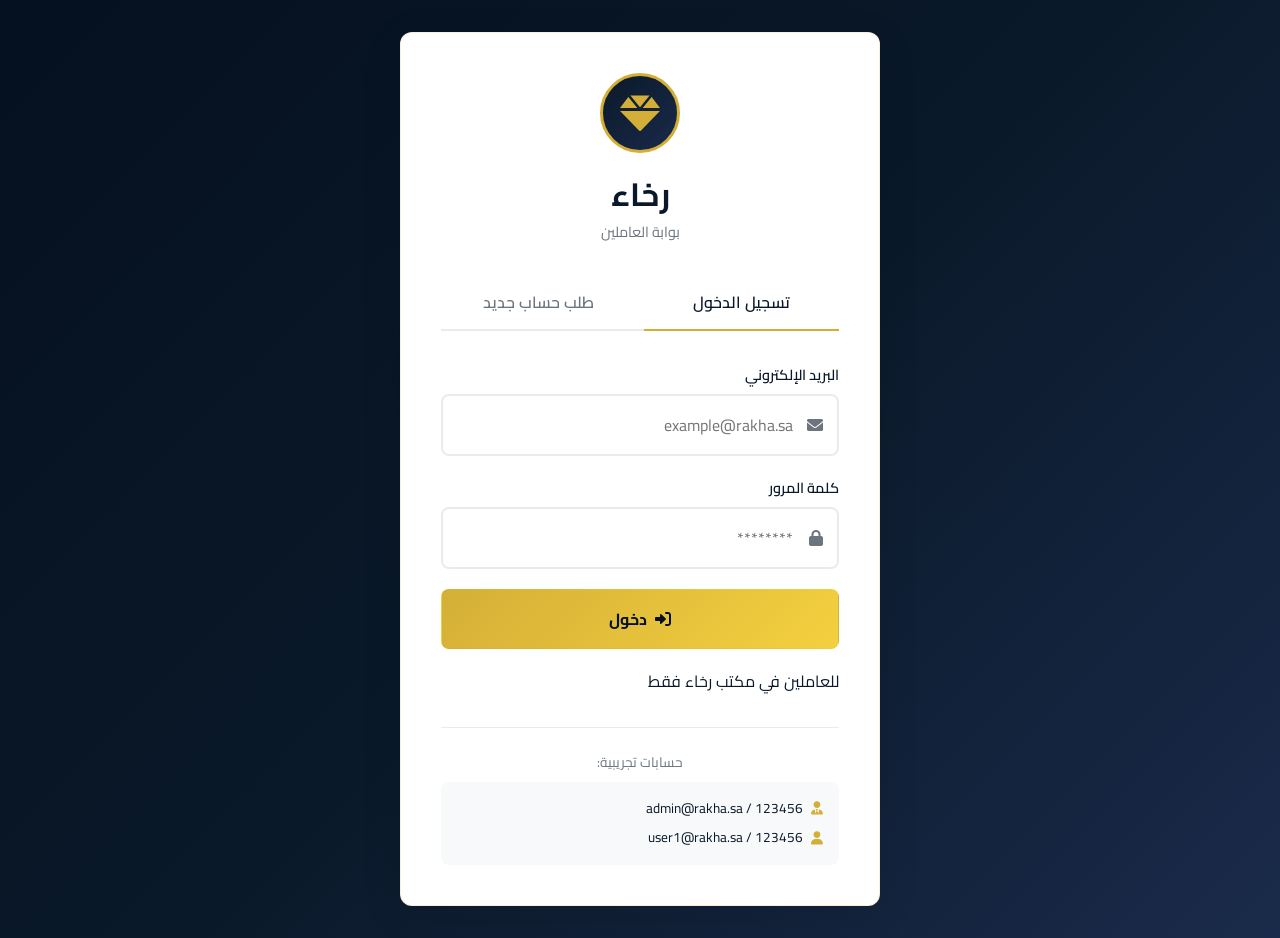
==== commit b5c52ab1: "Update index.html" ====
--- a/index.html
+++ b/index.html
@@ -3,8 +3,8 @@
 <head>
     <meta charset="UTF-8">
     <meta name="viewport" content="width=device-width, initial-scale=1.0">
-    <title>رخاء - تسجيل الدخول</title>
-    <link href="https://fonts.googleapis.com/css2?family=Cairo:wght@300;400;600;700;900&display=swap" rel="stylesheet">
+    <title>رخاء - دخول العاملين</title>
+    <link href="https://fonts.googleapis.com/css2?family=Cairo:wght@400;600;700&display=swap" rel="stylesheet">
     <link rel="stylesheet" href="https://cdnjs.cloudflare.com/ajax/libs/font-awesome/6.0.0/css/all.min.css">
     <link rel="stylesheet" href="styles.css">
 </head>
@@ -12,410 +12,150 @@
     <div class="auth-wrapper">
         <div class="auth-card">
             <div class="auth-logo">
-                <div class="logo-icon">
-                    <i class="fas fa-gem"></i>
-                </div>
+                <div class="logo-icon"><i class="fas fa-gem"></i></div>
                 <h1>رخاء</h1>
-                <p>للتنمية المستدامة</p>
+                <p>بوابة العاملين</p>
             </div>
 
             <div class="auth-tabs">
                 <button class="auth-tab active" id="loginTab">تسجيل الدخول</button>
-                <button class="auth-tab" id="registerTab">إنشاء حساب جديد</button>
+                <button class="auth-tab" id="registerTab">طلب حساب جديد</button>
             </div>
 
             <!-- نموذج تسجيل الدخول -->
             <form id="loginForm" class="auth-form">
                 <div class="form-group">
                     <label>البريد الإلكتروني</label>
-                    <div class="input-wrapper">
-                        <i class="fas fa-envelope"></i>
-                        <input type="email" id="loginEmail" placeholder="example@rakha.sa" required>
-                    </div>
+                    <div class="input-wrapper"><i class="fas fa-envelope"></i><input type="email" id="loginEmail" placeholder="example@rakha.sa" required></div>
                 </div>
                 <div class="form-group">
                     <label>كلمة المرور</label>
-                    <div class="input-wrapper">
-                        <i class="fas fa-lock"></i>
-                        <input type="password" id="loginPassword" placeholder="********" required>
-                    </div>
+                    <div class="input-wrapper"><i class="fas fa-lock"></i><input type="password" id="loginPassword" placeholder="********" required></div>
                 </div>
-                <div class="form-options">
-                    <label class="checkbox-label">
-                        <input type="checkbox" id="rememberMe"> تذكرني
-                    </label>
-                </div>
-                <button type="submit" class="btn-gold btn-block">
-                    <i class="fas fa-sign-in-alt"></i> تسجيل الدخول
-                </button>
-
-                <!-- فاصل -->
-                <div class="divider">
-                    <span>أو</span>
-                </div>
-
-                <!-- زر تسجيل الدخول بـ Google -->
-                <div id="googleSignInDiv" class="google-signin-container"></div>
+                <button type="submit" class="btn-gold btn-block"><i class="fas fa-sign-in-alt"></i> دخول</button>
+                <div class="auth-note">للعاملين في مكتب رخاء فقط</div>
             </form>
 
-            <!-- نموذج التسجيل -->
+            <!-- نموذج طلب حساب (للعاملين الجدد) -->
             <form id="registerForm" class="auth-form" style="display: none;">
                 <div class="form-group">
                     <label>الاسم الكامل</label>
-                    <div class="input-wrapper">
-                        <i class="fas fa-user"></i>
-                        <input type="text" id="registerName" placeholder="محمد أحمد" required>
-                    </div>
+                    <div class="input-wrapper"><i class="fas fa-user"></i><input type="text" id="regName" required></div>
                 </div>
                 <div class="form-group">
-                    <label>البريد الإلكتروني</label>
-                    <div class="input-wrapper">
-                        <i class="fas fa-envelope"></i>
-                        <input type="email" id="registerEmail" placeholder="example@rakha.sa" required>
-                    </div>
+                    <label>البريد الإلكتروني الوظيفي</label>
+                    <div class="input-wrapper"><i class="fas fa-envelope"></i><input type="email" id="regEmail" required></div>
                 </div>
                 <div class="form-group">
                     <label>كلمة المرور</label>
-                    <div class="input-wrapper">
-                        <i class="fas fa-lock"></i>
-                        <input type="password" id="registerPassword" placeholder="********" required minlength="6">
-                    </div>
+                    <div class="input-wrapper"><i class="fas fa-lock"></i><input type="password" id="regPassword" required minlength="6"></div>
                 </div>
                 <div class="form-group">
                     <label>تأكيد كلمة المرور</label>
-                    <div class="input-wrapper">
-                        <i class="fas fa-lock"></i>
-                        <input type="password" id="registerConfirm" placeholder="********" required>
-                    </div>
+                    <div class="input-wrapper"><i class="fas fa-lock"></i><input type="password" id="regConfirm" required></div>
                 </div>
-                <button type="submit" class="btn-gold btn-block">
-                    <i class="fas fa-user-plus"></i> إنشاء حساب
-                </button>
-
-                <!-- فاصل -->
-                <div class="divider">
-                    <span>أو</span>
-                </div>
-
-                <!-- زر التسجيل بـ Google -->
-                <div id="googleSignUpDiv" class="google-signin-container"></div>
+                <button type="submit" class="btn-gold btn-block"><i class="fas fa-paper-plane"></i> إرسال الطلب</button>
+                <p class="auth-note">سيتم مراجعة الطلب من قبل الإدارة</p>
             </form>
 
             <div id="authMessage" class="auth-message"></div>
 
             <div class="auth-footer">
-                <p>بيانات تجريبية للدخول:</p>
+                <p>حسابات تجريبية:</p>
                 <div class="demo-accounts">
-                    <span><i class="fas fa-user-shield"></i> مدير: admin@rakha.sa / admin123</span>
-                    <span><i class="fas fa-user"></i> مستخدم: user@rakha.sa / user123</span>
+                    <span><i class="fas fa-user-tie"></i> admin@rakha.sa / 123456</span>
+                    <span><i class="fas fa-user"></i> user1@rakha.sa / 123456</span>
                 </div>
             </div>
         </div>
     </div>
 
-    <!-- Google Sign-In Library -->
-    <script src="https://accounts.google.com/gsi/client" async defer></script>
-    
     <script>
-        // ===== تهيئة النظام =====
+        // ---------- تهيئة البيانات الأولية ----------
         function initSystem() {
-            // تهيئة المستخدمين الافتراضيين
             if (!localStorage.getItem('rakha_users')) {
                 const defaultUsers = [
-                    {
-                        id: 1,
-                        name: 'مدير النظام',
-                        email: 'admin@rakha.sa',
-                        password: 'admin123',
-                        role: 'admin',
-                        createdAt: new Date().toISOString()
-                    },
-                    {
-                        id: 2,
-                        name: 'مستخدم تجريبي',
-                        email: 'user@rakha.sa',
-                        password: 'user123',
-                        role: 'user',
-                        createdAt: new Date().toISOString()
-                    }
+                    { id: 1, name: 'مدير النظام', email: 'admin@rakha.sa', password: '123456', role: 'admin', status: 'active', createdAt: new Date().toISOString() },
+                    { id: 2, name: 'موظف أول', email: 'user1@rakha.sa', password: '123456', role: 'user', status: 'active', createdAt: new Date().toISOString() }
                 ];
                 localStorage.setItem('rakha_users', JSON.stringify(defaultUsers));
             }
-            
-            if (!localStorage.getItem('rakha_files')) {
-                localStorage.setItem('rakha_files', JSON.stringify([]));
-            }
+            // تخزين الملفات العامة (public.json)
+            if (!localStorage.getItem('public_files')) localStorage.setItem('public_files', JSON.stringify([]));
+            // تخزين الملفات الخاصة (private.json) - كائن مفتاحه userId
+            if (!localStorage.getItem('private_files')) localStorage.setItem('private_files', JSON.stringify({}));
+        }
+        initSystem();
+
+        // ---------- التحقق من الجلسة ----------
+        if (localStorage.getItem('rakha_current_user')) window.location.href = 'home.html';
+
+        // ---------- تبديل التبويبات ----------
+        document.getElementById('loginTab').addEventListener('click', function(){
+            this.classList.add('active');
+            document.getElementById('registerTab').classList.remove('active');
+            document.getElementById('loginForm').style.display = 'block';
+            document.getElementById('registerForm').style.display = 'none';
+        });
+        document.getElementById('registerTab').addEventListener('click', function(){
+            this.classList.add('active');
+            document.getElementById('loginTab').classList.remove('active');
+            document.getElementById('registerForm').style.display = 'block';
+            document.getElementById('loginForm').style.display = 'none';
+        });
+
+        function showMessage(msg, type) {
+            const el = document.getElementById('authMessage');
+            el.textContent = msg;
+            el.className = `auth-message ${type}`;
+            setTimeout(() => el.className = 'auth-message', 4000);
         }
 
-        initSystem();
-
-        // ===== التحقق من جلسة نشطة =====
-        const currentUser = JSON.parse(localStorage.getItem('rakha_current_user'));
-        if (currentUser) {
-            window.location.href = 'home.html';
-        }
-
-        // ===== تهيئة Google Sign-In =====
-        function initializeGoogleSignIn() {
-            // Google Client ID - يمكنك استبداله بمعرف العميل الخاص بك
-            const GOOGLE_CLIENT_ID = '238339995391-627kluslmk42koqfe2rm08jgofesteuc.apps.googleusercontent.com';
+        // ---------- تسجيل الدخول ----------
+        document.getElementById('loginForm').addEventListener('submit', function(e){
+            e.preventDefault();
+            const email = document.getElementById('loginEmail').value.trim();
+            const pass = document.getElementById('loginPassword').value;
+            const users = JSON.parse(localStorage.getItem('rakha_users') || '[]');
+            const user = users.find(u => u.email === email && u.password === pass);
             
-            // تهيئة Google Identity Services
-            if (typeof google !== 'undefined' && google.accounts) {
-                // لتسجيل الدخول
-                google.accounts.id.initialize({
-                    client_id: GOOGLE_CLIENT_ID,
-                    callback: handleGoogleResponse,
-                    auto_select: false,
-                    cancel_on_tap_outside: true,
-                    context: 'signin'
-                });
-
-                // زر تسجيل الدخول
-                google.accounts.id.renderButton(
-                    document.getElementById('googleSignInDiv'),
-                    { 
-                        theme: 'outline', 
-                        size: 'large',
-                        type: 'standard',
-                        text: 'signin_with',
-                        shape: 'pill',
-                        width: '100%',
-                        locale: 'ar'
-                    }
-                );
-
-                // زر التسجيل
-                google.accounts.id.renderButton(
-                    document.getElementById('googleSignUpDiv'),
-                    { 
-                        theme: 'outline', 
-                        size: 'large',
-                        type: 'standard',
-                        text: 'signup_with',
-                        shape: 'pill',
-                        width: '100%',
-                        locale: 'ar'
-                    }
-                );
-
-                // تعطيل One Tap
-                google.accounts.id.cancel();
-            } else {
-                console.log('Google library not loaded yet');
-                // إعادة المحاولة بعد ثانية
-                setTimeout(initializeGoogleSignIn, 1000);
-            }
-        }
-
-        // ===== معالجة استجابة Google =====
-        function handleGoogleResponse(response) {
-            try {
-                // فك تشفير JWT token
-                const credential = response.credential;
-                const payload = JSON.parse(atob(credential.split('.')[1]));
-                
-                const googleUser = {
-                    googleId: payload.sub,
-                    email: payload.email,
-                    name: payload.name,
-                    picture: payload.picture,
-                    email_verified: payload.email_verified
-                };
-
-                // التحقق من وجود المستخدم أو إنشائه
-                loginWithGoogle(googleUser);
-            } catch (error) {
-                console.error('Google Sign-In Error:', error);
-                showMessage('حدث خطأ في تسجيل الدخول بـ Google', 'error');
-            }
-        }
-
-        // ===== تسجيل الدخول بـ Google =====
-        function loginWithGoogle(googleUser) {
-            let users = JSON.parse(localStorage.getItem('rakha_users') || '[]');
+            if (!user) return showMessage('بيانات الدخول غير صحيحة', 'error');
+            if (user.status !== 'active') return showMessage('الحساب غير مفعل، يرجى التواصل مع الإدارة', 'error');
             
-            // البحث عن مستخدم بنفس البريد الإلكتروني
-            let user = users.find(u => u.email === googleUser.email);
-            
-            if (!user) {
-                // إنشاء مستخدم جديد
-                user = {
-                    id: Date.now(),
-                    name: googleUser.name,
-                    email: googleUser.email,
-                    picture: googleUser.picture,
-                    googleId: googleUser.googleId,
-                    role: 'user',
-                    createdAt: new Date().toISOString()
-                };
-                users.push(user);
-                localStorage.setItem('rakha_users', JSON.stringify(users));
-            } else {
-                // تحديث معلومات Google إذا لم تكن موجودة
-                if (!user.googleId) {
-                    user.googleId = googleUser.googleId;
-                    user.picture = googleUser.picture;
-                    localStorage.setItem('rakha_users', JSON.stringify(users));
-                }
-            }
-            
-            // حفظ المستخدم الحالي
-            const userData = { ...user };
-            delete userData.password;
-            localStorage.setItem('rakha_current_user', JSON.stringify(userData));
-            
-            showMessage('تم تسجيل الدخول بنجاح! جاري التحويل...', 'success');
-            
-            setTimeout(() => {
-                window.location.href = 'home.html';
-            }, 1000);
-        }
-
-        // ===== عرض الرسائل =====
-        function showMessage(text, type) {
-            const msg = document.getElementById('authMessage');
-            msg.textContent = text;
-            msg.className = `auth-message ${type}`;
-            
-            setTimeout(() => {
-                msg.className = 'auth-message';
-            }, 4000);
-        }
-
-        // ===== تبديل التبويبات =====
-        const loginTab = document.getElementById('loginTab');
-        const registerTab = document.getElementById('registerTab');
-        const loginForm = document.getElementById('loginForm');
-        const registerForm = document.getElementById('registerForm');
-
-        loginTab.addEventListener('click', function() {
-            loginTab.classList.add('active');
-            registerTab.classList.remove('active');
-            loginForm.style.display = 'block';
-            registerForm.style.display = 'none';
+            const sessionUser = { ...user };
+            delete sessionUser.password;
+            localStorage.setItem('rakha_current_user', JSON.stringify(sessionUser));
+            showMessage('تم الدخول بنجاح...', 'success');
+            setTimeout(() => window.location.href = 'home.html', 800);
         });
 
-        registerTab.addEventListener('click', function() {
-            registerTab.classList.add('active');
-            loginTab.classList.remove('active');
-            registerForm.style.display = 'block';
-            loginForm.style.display = 'none';
-        });
-
-        // ===== تسجيل الدخول التقليدي =====
-        document.getElementById('loginForm').addEventListener('submit', function(e) {
+        // ---------- طلب حساب جديد ----------
+        document.getElementById('registerForm').addEventListener('submit', function(e){
             e.preventDefault();
+            const name = document.getElementById('regName').value.trim();
+            const email = document.getElementById('regEmail').value.trim();
+            const pass = document.getElementById('regPassword').value;
+            const confirm = document.getElementById('regConfirm').value;
             
-            const email = document.getElementById('loginEmail').value.trim();
-            const password = document.getElementById('loginPassword').value;
-            const rememberMe = document.getElementById('rememberMe').checked;
-            
-            if (!email || !password) {
-                showMessage('يرجى إدخال البريد الإلكتروني وكلمة المرور', 'error');
-                return;
-            }
+            if (pass !== confirm) return showMessage('كلمتا المرور غير متطابقتين', 'error');
+            if (pass.length < 6) return showMessage('كلمة المرور 6 أحرف على الأقل', 'error');
             
             const users = JSON.parse(localStorage.getItem('rakha_users') || '[]');
-            const user = users.find(u => u.email === email && u.password === password);
+            if (users.find(u => u.email === email)) return showMessage('البريد الإلكتروني مسجل مسبقاً', 'error');
             
-            if (user) {
-                const userData = { ...user };
-                delete userData.password;
-                localStorage.setItem('rakha_current_user', JSON.stringify(userData));
-                
-                if (rememberMe) {
-                    localStorage.setItem('rakha_remember', email);
-                } else {
-                    localStorage.removeItem('rakha_remember');
-                }
-                
-                showMessage('تم تسجيل الدخول بنجاح! جاري التحويل...', 'success');
-                
-                setTimeout(() => {
-                    window.location.href = 'home.html';
-                }, 1000);
-            } else {
-                showMessage('البريد الإلكتروني أو كلمة المرور غير صحيحة', 'error');
-            }
-        });
-
-        // ===== إنشاء حساب جديد =====
-        document.getElementById('registerForm').addEventListener('submit', function(e) {
-            e.preventDefault();
-            
-            const name = document.getElementById('registerName').value.trim();
-            const email = document.getElementById('registerEmail').value.trim();
-            const password = document.getElementById('registerPassword').value;
-            const confirm = document.getElementById('registerConfirm').value;
-            
-            // التحقق من صحة البيانات
-            if (!name || !email || !password) {
-                showMessage('جميع الحقول مطلوبة', 'error');
-                return;
-            }
-            
-            if (password !== confirm) {
-                showMessage('كلمات المرور غير متطابقة', 'error');
-                return;
-            }
-            
-            if (password.length < 6) {
-                showMessage('كلمة المرور يجب أن تكون 6 أحرف على الأقل', 'error');
-                return;
-            }
-            
-            const emailRegex = /^[^\s@]+@[^\s@]+\.[^\s@]+$/;
-            if (!emailRegex.test(email)) {
-                showMessage('يرجى إدخال بريد إلكتروني صحيح', 'error');
-                return;
-            }
-            
-            const users = JSON.parse(localStorage.getItem('rakha_users') || '[]');
-            
-            if (users.find(u => u.email === email)) {
-                showMessage('البريد الإلكتروني مسجل مسبقاً', 'error');
-                return;
-            }
-            
-            // إنشاء المستخدم الجديد
             const newUser = {
                 id: Date.now(),
-                name: name,
-                email: email,
-                password: password,
+                name, email, password: pass,
                 role: 'user',
+                status: 'pending',   // يحتاج تفعيل من المدير
                 createdAt: new Date().toISOString()
             };
-            
             users.push(newUser);
             localStorage.setItem('rakha_users', JSON.stringify(users));
-            
-            showMessage('تم إنشاء الحساب بنجاح! يمكنك تسجيل الدخول الآن', 'success');
-            
-            // التحويل إلى تبويب تسجيل الدخول
-            setTimeout(() => {
-                loginTab.click();
-                document.getElementById('loginEmail').value = email;
-            }, 1500);
+            showMessage('تم تقديم الطلب، بانتظار موافقة الإدارة', 'success');
+            document.getElementById('registerForm').reset();
+            setTimeout(() => document.getElementById('loginTab').click(), 1500);
         });
-
-        // ===== تعبئة البريد الإلكتروني المحفوظ =====
-        const remembered = localStorage.getItem('rakha_remember');
-        if (remembered) {
-            document.getElementById('loginEmail').value = remembered;
-            document.getElementById('rememberMe').checked = true;
-        }
-
-        // ===== تهيئة Google Sign-In عند تحميل الصفحة =====
-        window.addEventListener('load', function() {
-            setTimeout(initializeGoogleSignIn, 500);
-        });
-
-        // محاولة تهيئة Google Sign-In إذا تم تحميل المكتبة متأخراً
-        if (document.readyState === 'complete') {
-            setTimeout(initializeGoogleSignIn, 500);
-        }
     </script>
 </body>
 </html>
--- a/styles.css
+++ b/styles.css
@@ -3560,3 +3560,310 @@
     color: var(--navy);
     font-size: 1.2rem;
 }
+/* ===== تنسيقات صفحة الملفات المحسنة ===== */
+
+.search-section {
+    margin-bottom: 1.5rem;
+}
+
+.search-box {
+    position: relative;
+    max-width: 400px;
+}
+
+.search-box i {
+    position: absolute;
+    right: 1rem;
+    top: 50%;
+    transform: translateY(-50%);
+    color: var(--gray);
+}
+
+.search-box input {
+    width: 100%;
+    padding: 0.875rem 2.75rem 0.875rem 1rem;
+    border: 2px solid var(--gray-light);
+    border-radius: var(--border-radius-sm);
+    font-family: 'Cairo', sans-serif;
+    font-size: 1rem;
+    transition: var(--transition);
+}
+
+.search-box input:focus {
+    outline: none;
+    border-color: var(--gold);
+    box-shadow: 0 0 0 3px rgba(212, 175, 55, 0.1);
+}
+
+.tab-count {
+    background: var(--gray-light);
+    color: var(--navy);
+    padding: 0.15rem 0.5rem;
+    border-radius: 20px;
+    font-size: 0.75rem;
+    margin-right: 0.5rem;
+}
+
+.tab-btn.active .tab-count {
+    background: var(--gold);
+    color: var(--navy-dark);
+}
+
+.file-badges {
+    display: flex;
+    gap: 0.5rem;
+    flex-wrap: wrap;
+}
+
+.file-badge {
+    padding: 0.25rem 0.75rem;
+    border-radius: 20px;
+    font-size: 0.7rem;
+    font-weight: 600;
+    display: inline-flex;
+    align-items: center;
+    gap: 0.25rem;
+}
+
+.file-badge.public {
+    background: var(--success);
+    color: var(--white);
+}
+
+.file-badge.private {
+    background: var(--warning);
+    color: var(--navy-dark);
+}
+
+.file-badge.owner {
+    background: var(--info);
+    color: var(--white);
+}
+
+.file-title {
+    font-size: 1.1rem;
+    font-weight: 600;
+    color: var(--navy);
+    margin: 0.75rem 0 0.5rem;
+    white-space: nowrap;
+    overflow: hidden;
+    text-overflow: ellipsis;
+}
+
+.file-stats {
+    display: flex;
+    gap: 1rem;
+    margin: 0.75rem 0;
+    padding: 0.5rem 0;
+    border-top: 1px solid var(--gray-light);
+    border-bottom: 1px solid var(--gray-light);
+    font-size: 0.85rem;
+    color: var(--gray);
+}
+
+.file-stats span {
+    display: flex;
+    align-items: center;
+    gap: 0.25rem;
+}
+
+.file-actions {
+    display: flex;
+    gap: 0.5rem;
+    margin-top: 0.75rem;
+}
+
+.required {
+    color: var(--danger);
+}
+
+small {
+    display: block;
+    margin-top: 0.25rem;
+    color: var(--gray);
+    font-size: 0.8rem;
+}
+
+.upload-progress {
+    margin: 1rem 0;
+}
+
+.progress-bar {
+    height: 8px;
+    background: var(--gray-light);
+    border-radius: 4px;
+    overflow: hidden;
+    margin-bottom: 0.5rem;
+}
+
+.progress-fill {
+    height: 100%;
+    background: linear-gradient(90deg, var(--gold), var(--gold-light));
+    transition: width 0.3s;
+    width: 0%;
+}
+
+#progressText {
+    font-size: 0.9rem;
+    color: var(--gray);
+}
+
+.modal-large {
+    max-width: 900px;
+    width: 95%;
+}
+
+/* تحسينات للبطاقات */
+.file-card {
+    display: flex;
+    flex-direction: column;
+}
+
+.file-card .file-actions {
+    margin-top: auto;
+}
+
+/* حالة الملفات الفارغة */
+.empty-state {
+    grid-column: 1 / -1;
+    text-align: center;
+    padding: 4rem 2rem;
+    background: var(--white);
+    border-radius: var(--border-radius);
+    border: 2px dashed var(--gray-light);
+}
+
+.empty-state i {
+    font-size: 4rem;
+    color: var(--gold);
+    margin-bottom: 1rem;
+    opacity: 0.7;
+}
+
+.empty-state p {
+    color: var(--gray);
+    margin-bottom: 1.5rem;
+    font-size: 1.1rem;
+}
+/* ===== تنسيقات المجلدات ===== */
+.folders-info {
+    display: grid;
+    grid-template-columns: repeat(auto-fit, minmax(250px, 1fr));
+    gap: 1.5rem;
+    margin-bottom: 2rem;
+}
+
+.folder-card {
+    background: var(--white);
+    border-radius: var(--border-radius);
+    padding: 1.5rem;
+    display: flex;
+    align-items: center;
+    gap: 1rem;
+    box-shadow: var(--box-shadow-sm);
+    border: 2px solid transparent;
+    transition: var(--transition);
+}
+
+.folder-card.public {
+    border-color: var(--success);
+}
+
+.folder-card.private {
+    border-color: var(--warning);
+}
+
+.folder-card i {
+    font-size: 2.5rem;
+}
+
+.folder-card.public i {
+    color: var(--success);
+}
+
+.folder-card.private i {
+    color: var(--warning);
+}
+
+.folder-details h3 {
+    margin-bottom: 0.25rem;
+    color: var(--navy);
+}
+
+.folder-details p {
+    color: var(--gray);
+    font-size: 0.9rem;
+    margin-bottom: 0.25rem;
+}
+
+.folder-count {
+    font-weight: 600;
+    color: var(--navy);
+}
+
+/* اختيار المجلد في المودال */
+.folder-select {
+    display: flex;
+    gap: 1rem;
+}
+
+.folder-option {
+    flex: 1;
+    cursor: pointer;
+}
+
+.folder-option input {
+    display: none;
+}
+
+.folder-label {
+    display: flex;
+    align-items: center;
+    justify-content: center;
+    gap: 0.5rem;
+    padding: 1rem;
+    border: 2px solid var(--gray-light);
+    border-radius: var(--border-radius-sm);
+    transition: var(--transition);
+}
+
+.folder-label.public {
+    border-color: var(--success);
+}
+
+.folder-label.private {
+    border-color: var(--warning);
+}
+
+.folder-option input:checked + .folder-label {
+    background: var(--navy);
+    color: var(--white);
+    border-color: var(--gold);
+}
+
+.folder-option input:checked + .folder-label i {
+    color: var(--gold);
+}
+
+.folder-label i {
+    font-size: 1.2rem;
+}
+
+/* بطاقة الملف */
+.file-card.public-file {
+    border-right: 4px solid var(--success);
+}
+
+.file-card.private-file {
+    border-right: 4px solid var(--warning);
+}
+
+.file-badge.public {
+    background: var(--success);
+    color: var(--white);
+}
+
+.file-badge.private {
+    background: var(--warning);
+    color: var(--navy-dark);
+}
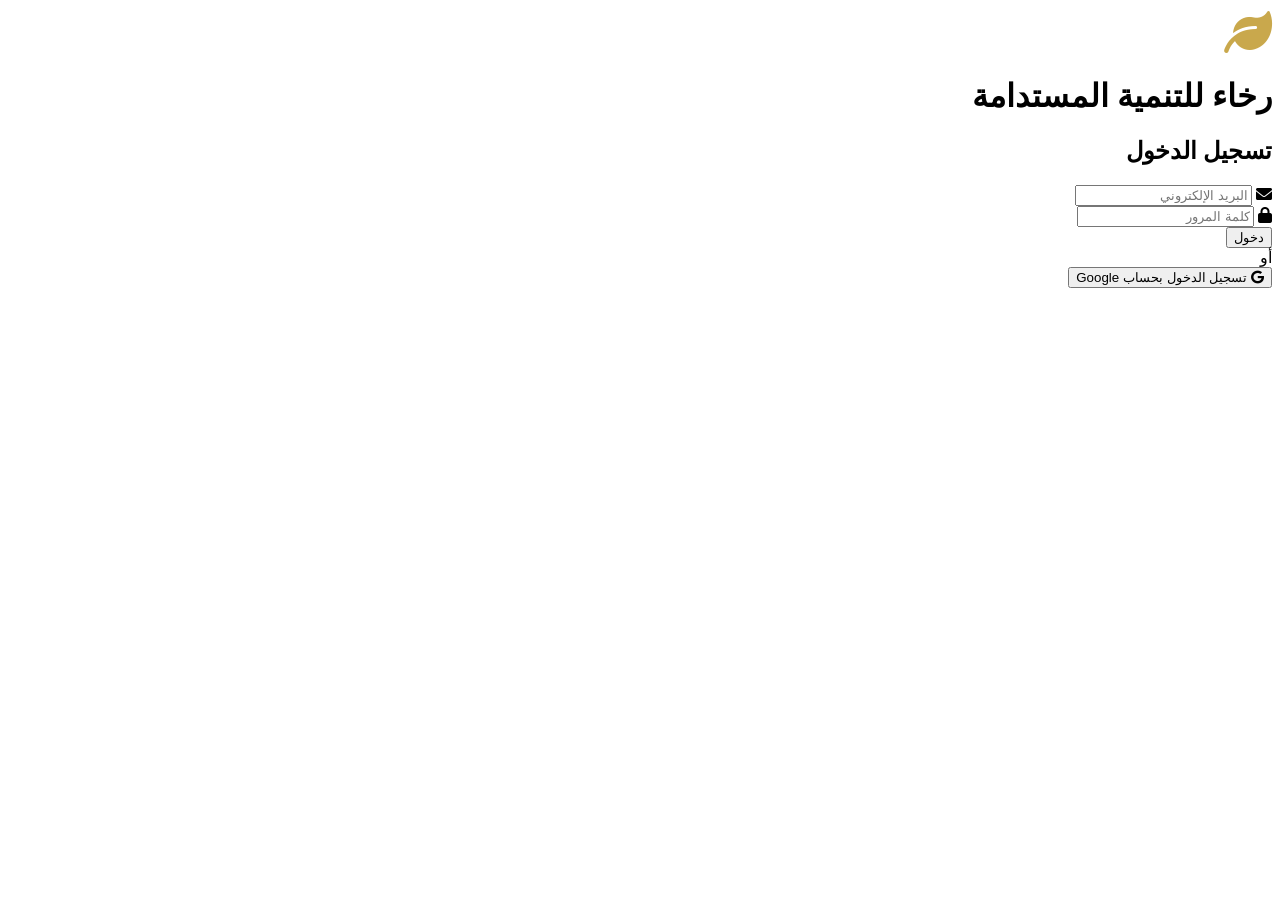
==== commit 03c3010a: "Update index.html" ====
--- a/index.html
+++ b/index.html
@@ -1,161 +1,49 @@
 <!DOCTYPE html>
 <html lang="ar" dir="rtl">
 <head>
-    <meta charset="UTF-8">
-    <meta name="viewport" content="width=device-width, initial-scale=1.0">
-    <title>رخاء - دخول العاملين</title>
-    <link href="https://fonts.googleapis.com/css2?family=Cairo:wght@400;600;700&display=swap" rel="stylesheet">
-    <link rel="stylesheet" href="https://cdnjs.cloudflare.com/ajax/libs/font-awesome/6.0.0/css/all.min.css">
-    <link rel="stylesheet" href="styles.css">
+  <meta charset="UTF-8">
+  <meta name="viewport" content="width=device-width, initial-scale=1.0">
+  <title>رخاء - تسجيل الدخول</title>
+  <link rel="stylesheet" href="style.css">
+  <link rel="stylesheet" href="https://cdnjs.cloudflare.com/ajax/libs/font-awesome/6.0.0-beta3/css/all.min.css">
 </head>
-<body class="auth-page">
-    <div class="auth-wrapper">
-        <div class="auth-card">
-            <div class="auth-logo">
-                <div class="logo-icon"><i class="fas fa-gem"></i></div>
-                <h1>رخاء</h1>
-                <p>بوابة العاملين</p>
-            </div>
-
-            <div class="auth-tabs">
-                <button class="auth-tab active" id="loginTab">تسجيل الدخول</button>
-                <button class="auth-tab" id="registerTab">طلب حساب جديد</button>
-            </div>
-
-            <!-- نموذج تسجيل الدخول -->
-            <form id="loginForm" class="auth-form">
-                <div class="form-group">
-                    <label>البريد الإلكتروني</label>
-                    <div class="input-wrapper"><i class="fas fa-envelope"></i><input type="email" id="loginEmail" placeholder="example@rakha.sa" required></div>
-                </div>
-                <div class="form-group">
-                    <label>كلمة المرور</label>
-                    <div class="input-wrapper"><i class="fas fa-lock"></i><input type="password" id="loginPassword" placeholder="********" required></div>
-                </div>
-                <button type="submit" class="btn-gold btn-block"><i class="fas fa-sign-in-alt"></i> دخول</button>
-                <div class="auth-note">للعاملين في مكتب رخاء فقط</div>
-            </form>
-
-            <!-- نموذج طلب حساب (للعاملين الجدد) -->
-            <form id="registerForm" class="auth-form" style="display: none;">
-                <div class="form-group">
-                    <label>الاسم الكامل</label>
-                    <div class="input-wrapper"><i class="fas fa-user"></i><input type="text" id="regName" required></div>
-                </div>
-                <div class="form-group">
-                    <label>البريد الإلكتروني الوظيفي</label>
-                    <div class="input-wrapper"><i class="fas fa-envelope"></i><input type="email" id="regEmail" required></div>
-                </div>
-                <div class="form-group">
-                    <label>كلمة المرور</label>
-                    <div class="input-wrapper"><i class="fas fa-lock"></i><input type="password" id="regPassword" required minlength="6"></div>
-                </div>
-                <div class="form-group">
-                    <label>تأكيد كلمة المرور</label>
-                    <div class="input-wrapper"><i class="fas fa-lock"></i><input type="password" id="regConfirm" required></div>
-                </div>
-                <button type="submit" class="btn-gold btn-block"><i class="fas fa-paper-plane"></i> إرسال الطلب</button>
-                <p class="auth-note">سيتم مراجعة الطلب من قبل الإدارة</p>
-            </form>
-
-            <div id="authMessage" class="auth-message"></div>
-
-            <div class="auth-footer">
-                <p>حسابات تجريبية:</p>
-                <div class="demo-accounts">
-                    <span><i class="fas fa-user-tie"></i> admin@rakha.sa / 123456</span>
-                    <span><i class="fas fa-user"></i> user1@rakha.sa / 123456</span>
-                </div>
-            </div>
+<body class="login-page">
+  <div class="login-container">
+    <div class="logo-area">
+      <i class="fas fa-leaf" style="color: #C9A84C; font-size: 3rem;"></i>
+      <h1>رخاء <span>للتنمية المستدامة</span></h1>
+    </div>
+    <div class="login-box">
+      <h2>تسجيل الدخول</h2>
+      <form id="loginForm">
+        <div class="input-group">
+          <i class="fas fa-envelope"></i>
+          <input type="email" id="email" placeholder="البريد الإلكتروني" required>
         </div>
+        <div class="input-group">
+          <i class="fas fa-lock"></i>
+          <input type="password" id="password" placeholder="كلمة المرور" required>
+        </div>
+        <button type="submit" class="btn-primary">دخول</button>
+      </form>
+      <div class="separator">أو</div>
+      <button class="google-btn" id="googleSignIn">
+        <i class="fab fa-google"></i> تسجيل الدخول بحساب Google
+      </button>
+      <p id="loginError" class="error-msg"></p>
+      
     </div>
-
-    <script>
-        // ---------- تهيئة البيانات الأولية ----------
-        function initSystem() {
-            if (!localStorage.getItem('rakha_users')) {
-                const defaultUsers = [
-                    { id: 1, name: 'مدير النظام', email: 'admin@rakha.sa', password: '123456', role: 'admin', status: 'active', createdAt: new Date().toISOString() },
-                    { id: 2, name: 'موظف أول', email: 'user1@rakha.sa', password: '123456', role: 'user', status: 'active', createdAt: new Date().toISOString() }
-                ];
-                localStorage.setItem('rakha_users', JSON.stringify(defaultUsers));
-            }
-            // تخزين الملفات العامة (public.json)
-            if (!localStorage.getItem('public_files')) localStorage.setItem('public_files', JSON.stringify([]));
-            // تخزين الملفات الخاصة (private.json) - كائن مفتاحه userId
-            if (!localStorage.getItem('private_files')) localStorage.setItem('private_files', JSON.stringify({}));
-        }
-        initSystem();
-
-        // ---------- التحقق من الجلسة ----------
-        if (localStorage.getItem('rakha_current_user')) window.location.href = 'home.html';
-
-        // ---------- تبديل التبويبات ----------
-        document.getElementById('loginTab').addEventListener('click', function(){
-            this.classList.add('active');
-            document.getElementById('registerTab').classList.remove('active');
-            document.getElementById('loginForm').style.display = 'block';
-            document.getElementById('registerForm').style.display = 'none';
-        });
-        document.getElementById('registerTab').addEventListener('click', function(){
-            this.classList.add('active');
-            document.getElementById('loginTab').classList.remove('active');
-            document.getElementById('registerForm').style.display = 'block';
-            document.getElementById('loginForm').style.display = 'none';
-        });
-
-        function showMessage(msg, type) {
-            const el = document.getElementById('authMessage');
-            el.textContent = msg;
-            el.className = `auth-message ${type}`;
-            setTimeout(() => el.className = 'auth-message', 4000);
-        }
-
-        // ---------- تسجيل الدخول ----------
-        document.getElementById('loginForm').addEventListener('submit', function(e){
-            e.preventDefault();
-            const email = document.getElementById('loginEmail').value.trim();
-            const pass = document.getElementById('loginPassword').value;
-            const users = JSON.parse(localStorage.getItem('rakha_users') || '[]');
-            const user = users.find(u => u.email === email && u.password === pass);
-            
-            if (!user) return showMessage('بيانات الدخول غير صحيحة', 'error');
-            if (user.status !== 'active') return showMessage('الحساب غير مفعل، يرجى التواصل مع الإدارة', 'error');
-            
-            const sessionUser = { ...user };
-            delete sessionUser.password;
-            localStorage.setItem('rakha_current_user', JSON.stringify(sessionUser));
-            showMessage('تم الدخول بنجاح...', 'success');
-            setTimeout(() => window.location.href = 'home.html', 800);
-        });
-
-        // ---------- طلب حساب جديد ----------
-        document.getElementById('registerForm').addEventListener('submit', function(e){
-            e.preventDefault();
-            const name = document.getElementById('regName').value.trim();
-            const email = document.getElementById('regEmail').value.trim();
-            const pass = document.getElementById('regPassword').value;
-            const confirm = document.getElementById('regConfirm').value;
-            
-            if (pass !== confirm) return showMessage('كلمتا المرور غير متطابقتين', 'error');
-            if (pass.length < 6) return showMessage('كلمة المرور 6 أحرف على الأقل', 'error');
-            
-            const users = JSON.parse(localStorage.getItem('rakha_users') || '[]');
-            if (users.find(u => u.email === email)) return showMessage('البريد الإلكتروني مسجل مسبقاً', 'error');
-            
-            const newUser = {
-                id: Date.now(),
-                name, email, password: pass,
-                role: 'user',
-                status: 'pending',   // يحتاج تفعيل من المدير
-                createdAt: new Date().toISOString()
-            };
-            users.push(newUser);
-            localStorage.setItem('rakha_users', JSON.stringify(users));
-            showMessage('تم تقديم الطلب، بانتظار موافقة الإدارة', 'success');
-            document.getElementById('registerForm').reset();
-            setTimeout(() => document.getElementById('loginTab').click(), 1500);
-        });
-    </script>
+  </div>
+  <script src="auth.js"></script>
+  <script>
+    // تهيئة المستخدمين الافتراضيين
+    if (!localStorage.getItem('rokhaa_users')) {
+      const defaultUsers = [
+        { email: 'admin@rokhaa.com', password: 'admin123', name: 'مدير النظام', role: 'admin' },
+        { email: 'user@rokhaa.com', password: 'user123', name: 'موظف', role: 'user' }
+      ];
+      localStorage.setItem('rokhaa_users', JSON.stringify(defaultUsers));
+    }
+  </script>
 </body>
 </html>
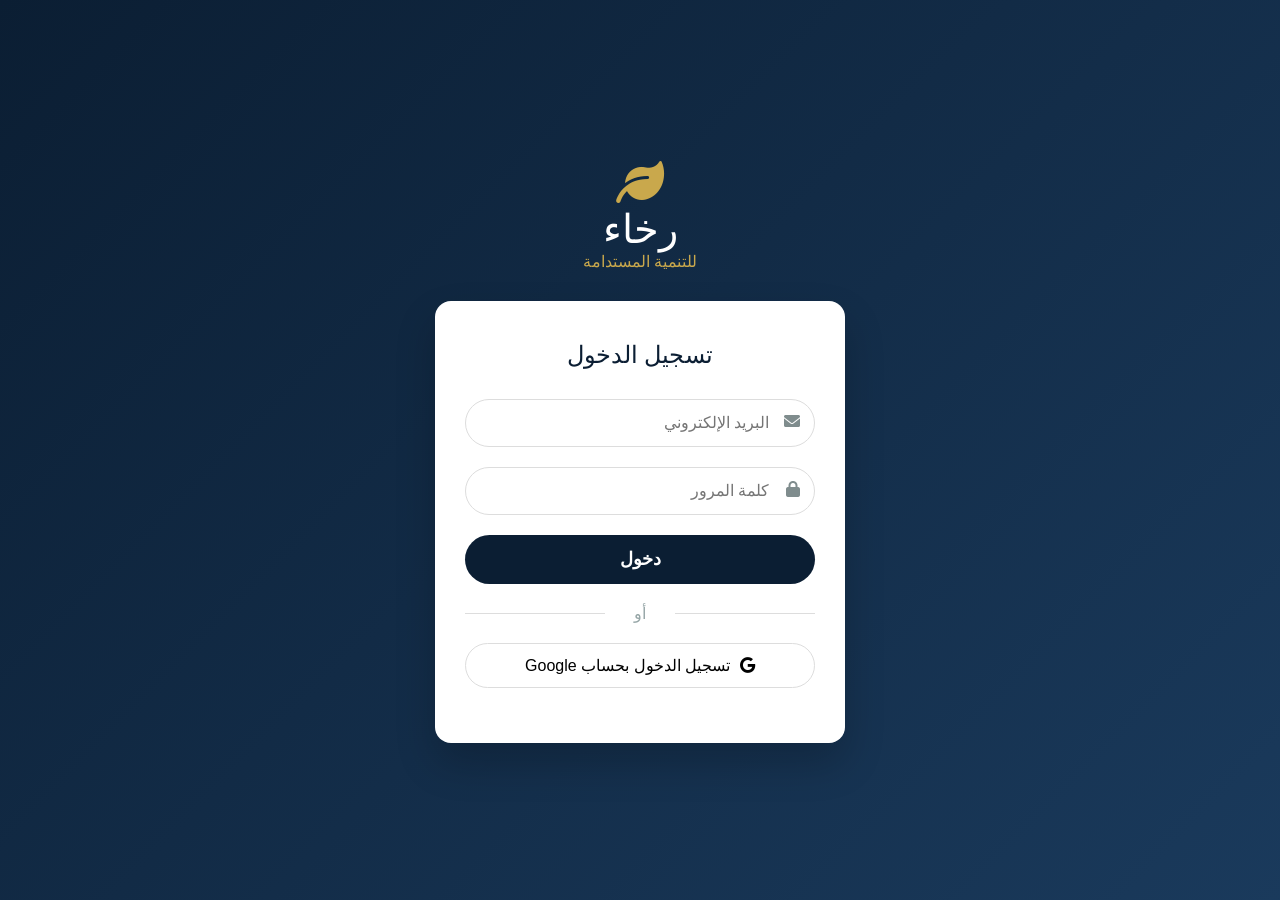
==== commit d08b82eb: "Update index.html" ====
--- a/index.html
+++ b/index.html
@@ -4,7 +4,7 @@
   <meta charset="UTF-8">
   <meta name="viewport" content="width=device-width, initial-scale=1.0">
   <title>رخاء - تسجيل الدخول</title>
-  <link rel="stylesheet" href="style.css">
+  <link rel="stylesheet" href="styles.css">
   <link rel="stylesheet" href="https://cdnjs.cloudflare.com/ajax/libs/font-awesome/6.0.0-beta3/css/all.min.css">
 </head>
 <body class="login-page">
--- a/styles.css
+++ b/styles.css
@@ -0,0 +1,480 @@
+/* الألوان الأساسية: كحلي #0B1E33، ذهبي #C9A84C، أبيض #FFFFFF */
+* {
+  margin: 0;
+  padding: 0;
+  box-sizing: border-box;
+  font-family: 'Segoe UI', Tahoma, Geneva, Verdana, sans-serif;
+}
+
+body {
+  background-color: #f5f7fa;
+  color: #0B1E33;
+  direction: rtl;
+}
+
+/* صفحة تسجيل الدخول */
+.login-page {
+  display: flex;
+  align-items: center;
+  justify-content: center;
+  min-height: 100vh;
+  background: linear-gradient(135deg, #0B1E33 0%, #1a3a5c 100%);
+}
+
+.login-container {
+  width: 100%;
+  max-width: 450px;
+  padding: 20px;
+}
+
+.logo-area {
+  text-align: center;
+  margin-bottom: 30px;
+  color: white;
+}
+
+.logo-area h1 {
+  font-size: 2.5rem;
+  font-weight: 300;
+}
+
+.logo-area span {
+  font-size: 1rem;
+  display: block;
+  color: #C9A84C;
+}
+
+.login-box {
+  background: white;
+  padding: 40px 30px;
+  border-radius: 16px;
+  box-shadow: 0 20px 40px rgba(0,0,0,0.2);
+}
+
+.login-box h2 {
+  color: #0B1E33;
+  margin-bottom: 30px;
+  text-align: center;
+  font-weight: 500;
+}
+
+.input-group {
+  position: relative;
+  margin-bottom: 20px;
+}
+
+.input-group i {
+  position: absolute;
+  right: 15px;
+  top: 14px;
+  color: #7f8c8d;
+}
+
+.input-group input {
+  width: 100%;
+  padding: 14px 45px 14px 15px;
+  border: 1px solid #ddd;
+  border-radius: 30px;
+  font-size: 1rem;
+  transition: 0.3s;
+}
+
+.input-group input:focus {
+  border-color: #C9A84C;
+  outline: none;
+  box-shadow: 0 0 0 3px rgba(201, 168, 76, 0.2);
+}
+
+.btn-primary {
+  width: 100%;
+  padding: 14px;
+  background: #0B1E33;
+  color: white;
+  border: none;
+  border-radius: 30px;
+  font-size: 1.1rem;
+  font-weight: bold;
+  cursor: pointer;
+  transition: 0.3s;
+}
+
+.btn-primary:hover {
+  background: #1a3a5c;
+}
+
+.separator {
+  text-align: center;
+  margin: 20px 0;
+  color: #95a5a6;
+  position: relative;
+}
+
+.separator::before,
+.separator::after {
+  content: "";
+  position: absolute;
+  top: 50%;
+  width: 40%;
+  height: 1px;
+  background: #ddd;
+}
+
+.separator::before { right: 0; }
+.separator::after { left: 0; }
+
+.google-btn {
+  width: 100%;
+  padding: 12px;
+  background: white;
+  border: 1px solid #ddd;
+  border-radius: 30px;
+  font-size: 1rem;
+  cursor: pointer;
+  display: flex;
+  align-items: center;
+  justify-content: center;
+  gap: 10px;
+  transition: 0.3s;
+}
+
+.google-btn:hover {
+  background: #f8f9fa;
+  border-color: #C9A84C;
+}
+
+.error-msg {
+  color: #e74c3c;
+  text-align: center;
+  margin-top: 15px;
+}
+
+.demo-hint {
+  text-align: center;
+  margin-top: 20px;
+  font-size: 0.85rem;
+  color: #7f8c8d;
+}
+
+/* التخطيط العام للصفحات الداخلية */
+.app-container {
+  display: flex;
+  min-height: 100vh;
+}
+
+/* الشريط الجانبي */
+.sidebar {
+  width: 260px;
+  background: #0B1E33;
+  color: white;
+  padding: 20px 0;
+  display: flex;
+  flex-direction: column;
+}
+
+.sidebar .logo {
+  padding: 0 20px 30px;
+  text-align: center;
+  border-bottom: 1px solid #2c3e50;
+}
+
+.sidebar .logo h2 {
+  font-weight: 300;
+  color: #C9A84C;
+}
+
+.sidebar .nav {
+  flex: 1;
+  padding: 20px 0;
+}
+
+.sidebar .nav a {
+  display: flex;
+  align-items: center;
+  padding: 12px 25px;
+  color: #ecf0f1;
+  text-decoration: none;
+  gap: 15px;
+  transition: 0.2s;
+}
+
+.sidebar .nav a i {
+  width: 20px;
+  color: #C9A84C;
+}
+
+.sidebar .nav a:hover,
+.sidebar .nav a.active {
+  background: #1a3a5c;
+  border-right: 4px solid #C9A84C;
+}
+
+.sidebar .user-info {
+  padding: 20px;
+  border-top: 1px solid #2c3e50;
+  display: flex;
+  align-items: center;
+  gap: 10px;
+}
+
+.sidebar .user-info i {
+  font-size: 2rem;
+  color: #C9A84C;
+}
+
+.sidebar .user-info .user-details {
+  flex: 1;
+}
+
+.sidebar .user-info .user-name {
+  font-weight: bold;
+}
+
+.sidebar .user-info .user-role {
+  font-size: 0.8rem;
+  color: #bdc3c7;
+}
+
+.sidebar .logout-btn {
+  background: none;
+  border: 1px solid #C9A84C;
+  color: #C9A84C;
+  padding: 8px;
+  border-radius: 20px;
+  cursor: pointer;
+  transition: 0.3s;
+}
+
+.sidebar .logout-btn:hover {
+  background: #C9A84C;
+  color: #0B1E33;
+}
+
+/* المحتوى الرئيسي */
+.main-content {
+  flex: 1;
+  background: #f5f7fa;
+  padding: 25px;
+}
+
+.page-header {
+  display: flex;
+  justify-content: space-between;
+  align-items: center;
+  margin-bottom: 30px;
+}
+
+.page-header h1 {
+  color: #0B1E33;
+  font-weight: 500;
+}
+
+/* بطاقات */
+.card {
+  background: white;
+  border-radius: 16px;
+  padding: 25px;
+  box-shadow: 0 4px 12px rgba(0,0,0,0.05);
+  margin-bottom: 25px;
+}
+
+.card-title {
+  color: #0B1E33;
+  margin-bottom: 20px;
+  font-weight: 500;
+  border-bottom: 2px solid #f0f0f0;
+  padding-bottom: 10px;
+}
+
+/* جداول */
+.table-responsive {
+  overflow-x: auto;
+}
+
+table {
+  width: 100%;
+  border-collapse: collapse;
+}
+
+th, td {
+  padding: 12px 15px;
+  text-align: right;
+  border-bottom: 1px solid #eee;
+}
+
+th {
+  background: #f8fafc;
+  color: #0B1E33;
+  font-weight: 600;
+}
+
+/* أزرار */
+.btn-gold {
+  background: #C9A84C;
+  color: #0B1E33;
+  border: none;
+  padding: 10px 20px;
+  border-radius: 30px;
+  font-weight: bold;
+  cursor: pointer;
+  transition: 0.3s;
+}
+
+.btn-gold:hover {
+  background: #b3902e;
+}
+
+.btn-outline {
+  background: transparent;
+  border: 1px solid #0B1E33;
+  color: #0B1E33;
+  padding: 8px 16px;
+  border-radius: 30px;
+  cursor: pointer;
+}
+
+/* منطقة رفع الملفات */
+.upload-section {
+  border: 2px dashed #C9A84C;
+  border-radius: 16px;
+  padding: 40px;
+  text-align: center;
+  background: #fefcf8;
+  cursor: pointer;
+  transition: 0.3s;
+}
+
+.upload-section:hover {
+  border-color: #0B1E33;
+  background: #fff9ed;
+}
+
+.upload-icon {
+  font-size: 3rem;
+  color: #C9A84C;
+}
+
+.upload-text {
+  margin: 15px 0;
+  font-size: 1.2rem;
+}
+
+/* قائمة الملفات */
+.file-list {
+  margin-top: 20px;
+}
+
+.file-item {
+  display: flex;
+  align-items: center;
+  justify-content: space-between;
+  padding: 15px;
+  border-bottom: 1px solid #eee;
+}
+
+.file-info {
+  display: flex;
+  align-items: center;
+  gap: 15px;
+}
+
+.file-info i {
+  font-size: 1.5rem;
+  color: #C9A84C;
+}
+
+.file-actions button {
+  margin: 0 5px;
+  background: none;
+  border: none;
+  cursor: pointer;
+  color: #7f8c8d;
+}
+
+.file-actions button:hover {
+  color: #0B1E33;
+}
+
+/* تنسيق الحاسبة */
+.summary-box {
+  background: #f8fafc;
+  padding: 20px;
+  border-radius: 12px;
+  border-right: 4px solid #C9A84C;
+}
+
+.vat-summary {
+  display: grid;
+  grid-template-columns: repeat(auto-fit, minmax(200px, 1fr));
+  gap: 15px;
+  margin-bottom: 20px;
+}
+
+.vat-item {
+  background: white;
+  padding: 15px;
+  border-radius: 8px;
+  box-shadow: 0 2px 6px rgba(0,0,0,0.05);
+}
+
+.vat-label {
+  color: #7f8c8d;
+  font-size: 0.9rem;
+}
+
+.vat-value {
+  font-size: 1.8rem;
+  font-weight: bold;
+  color: #0B1E33;
+}
+
+.form-control {
+  width: 100%;
+  padding: 10px;
+  border: 1px solid #ddd;
+  border-radius: 8px;
+  margin-top: 5px;
+}
+
+.badge {
+  background: #0B1E33;
+  color: white;
+  padding: 2px 8px;
+  border-radius: 20px;
+  font-size: 0.7rem;
+  margin-right: 5px;
+}
+
+.badge.gold {
+  background: #C9A84C;
+  color: #0B1E33;
+}
+
+.tabs {
+  display: flex;
+  gap: 10px;
+  margin-bottom: 20px;
+}
+
+.tab-btn {
+  background: white;
+  border: 1px solid #ddd;
+  padding: 10px 20px;
+  border-radius: 30px;
+  cursor: pointer;
+}
+
+.tab-btn.active {
+  background: #0B1E33;
+  color: white;
+  border-color: #0B1E33;
+}
+
+/* Responsive */
+@media (max-width: 768px) {
+  .app-container {
+    flex-direction: column;
+  }
+  .sidebar {
+    width: 100%;
+  }
+}
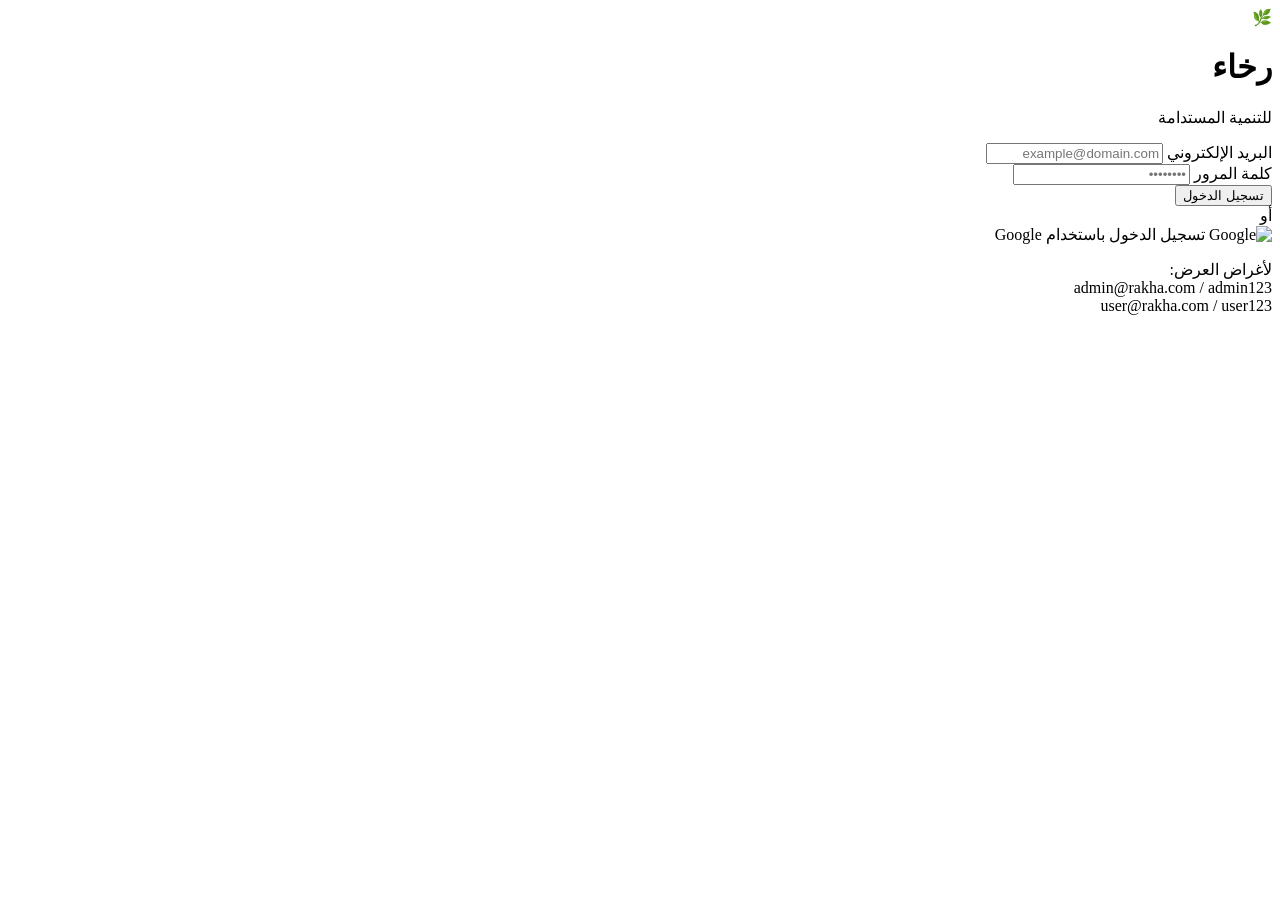
==== commit f523dcbf: "Update index.html" ====
--- a/index.html
+++ b/index.html
@@ -1,49 +1,111 @@
 <!DOCTYPE html>
 <html lang="ar" dir="rtl">
 <head>
-  <meta charset="UTF-8">
-  <meta name="viewport" content="width=device-width, initial-scale=1.0">
-  <title>رخاء - تسجيل الدخول</title>
-  <link rel="stylesheet" href="styles.css">
-  <link rel="stylesheet" href="https://cdnjs.cloudflare.com/ajax/libs/font-awesome/6.0.0-beta3/css/all.min.css">
+    <meta charset="UTF-8">
+    <meta name="viewport" content="width=device-width, initial-scale=1.0">
+    <title>رخاء للتنمية المستدامة - تسجيل الدخول</title>
+    <link rel="stylesheet" href="style.css">
 </head>
 <body class="login-page">
-  <div class="login-container">
-    <div class="logo-area">
-      <i class="fas fa-leaf" style="color: #C9A84C; font-size: 3rem;"></i>
-      <h1>رخاء <span>للتنمية المستدامة</span></h1>
+    <div class="login-container">
+        <div class="login-card">
+            <div class="logo-section">
+                <div class="logo-icon">🌿</div>
+                <h1>رخاء</h1>
+                <p>للتنمية المستدامة</p>
+            </div>
+            
+            <form id="loginForm" class="login-form">
+                <div class="form-group">
+                    <label for="email">البريد الإلكتروني</label>
+                    <input type="email" id="email" name="email" required placeholder="example@domain.com">
+                </div>
+                <div class="form-group">
+                    <label for="password">كلمة المرور</label>
+                    <input type="password" id="password" name="password" required placeholder="••••••••">
+                </div>
+                <button type="submit" class="btn btn-primary btn-block">تسجيل الدخول</button>
+            </form>
+            
+            <div class="divider">
+                <span>أو</span>
+            </div>
+            
+            <div class="google-signin">
+                <div id="googleBtn" class="google-btn">
+                    <img src="https://www.gstatic.com/firebasejs/ui/2.0.0/images/auth/google.svg" alt="Google">
+                    <span>تسجيل الدخول باستخدام Google</span>
+                </div>
+            </div>
+            
+            <div class="login-footer">
+                <p>لأغراض العرض: <br> admin@rakha.com / admin123<br>user@rakha.com / user123</p>
+            </div>
+        </div>
     </div>
-    <div class="login-box">
-      <h2>تسجيل الدخول</h2>
-      <form id="loginForm">
-        <div class="input-group">
-          <i class="fas fa-envelope"></i>
-          <input type="email" id="email" placeholder="البريد الإلكتروني" required>
-        </div>
-        <div class="input-group">
-          <i class="fas fa-lock"></i>
-          <input type="password" id="password" placeholder="كلمة المرور" required>
-        </div>
-        <button type="submit" class="btn-primary">دخول</button>
-      </form>
-      <div class="separator">أو</div>
-      <button class="google-btn" id="googleSignIn">
-        <i class="fab fa-google"></i> تسجيل الدخول بحساب Google
-      </button>
-      <p id="loginError" class="error-msg"></p>
-      
-    </div>
-  </div>
-  <script src="auth.js"></script>
-  <script>
-    // تهيئة المستخدمين الافتراضيين
-    if (!localStorage.getItem('rokhaa_users')) {
-      const defaultUsers = [
-        { email: 'admin@rokhaa.com', password: 'admin123', name: 'مدير النظام', role: 'admin' },
-        { email: 'user@rokhaa.com', password: 'user123', name: 'موظف', role: 'user' }
-      ];
-      localStorage.setItem('rokhaa_users', JSON.stringify(defaultUsers));
-    }
-  </script>
+
+    <script src="storage.js"></script>
+    <script src="auth.js"></script>
+    <script>
+        // تهيئة صفحة تسجيل الدخول
+        document.addEventListener('DOMContentLoaded', function() {
+            // إذا كان المستخدم مسجل دخوله بالفعل، توجيه إلى home.html
+            if (Auth.isLoggedIn()) {
+                window.location.href = 'home.html';
+                return;
+            }
+
+            // مستخدم افتراضي للمشرف إذا لم توجد بيانات
+            if (!Storage.get('users')) {
+                const defaultUsers = [
+                    {
+                        id: '1',
+                        email: 'admin@rakha.com',
+                        password: 'admin123',
+                        name: 'مدير النظام',
+                        role: 'admin',
+                        createdAt: new Date().toISOString()
+                    },
+                    {
+                        id: '2',
+                        email: 'user@rakha.com',
+                        password: 'user123',
+                        name: 'موظف',
+                        role: 'user',
+                        createdAt: new Date().toISOString()
+                    }
+                ];
+                Storage.set('users', defaultUsers);
+            }
+
+            // معالجة تسجيل الدخول اليدوي
+            document.getElementById('loginForm').addEventListener('submit', async (e) => {
+                e.preventDefault();
+                const email = document.getElementById('email').value.trim();
+                const password = document.getElementById('password').value;
+                
+                const user = Auth.login(email, password);
+                if (user) {
+                    window.location.href = 'home.html';
+                } else {
+                    alert('❌ البريد الإلكتروني أو كلمة المرور غير صحيحة');
+                }
+            });
+
+            // محاكاة Google Sign-In
+            document.getElementById('googleBtn').addEventListener('click', function() {
+                const mockGoogleUser = {
+                    email: 'google.user@gmail.com',
+                    name: 'مستخدم Google',
+                    picture: ''
+                };
+                
+                const user = Auth.googleSignIn(mockGoogleUser);
+                if (user) {
+                    window.location.href = 'home.html';
+                }
+            });
+        });
+    </script>
 </body>
 </html>
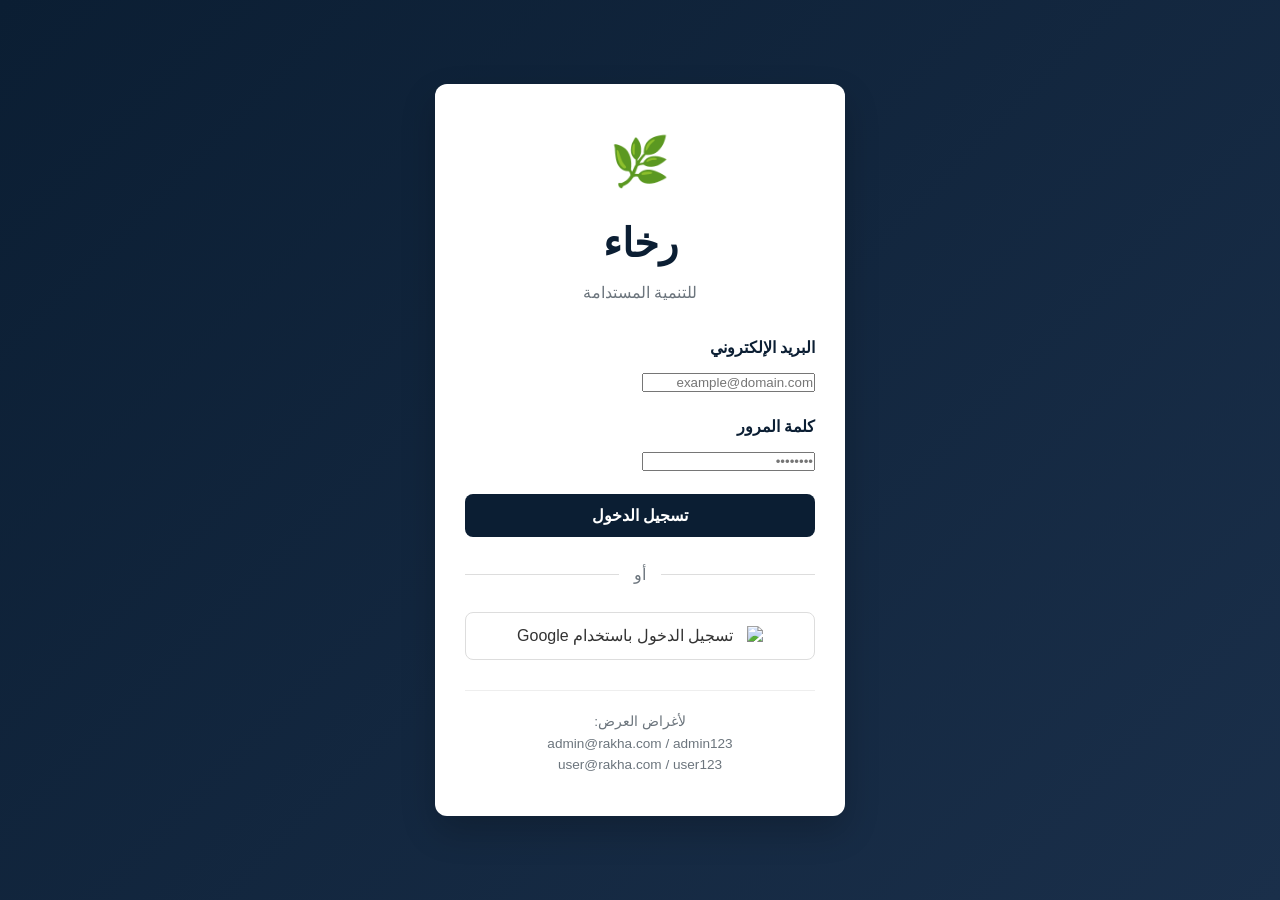
==== commit 578d901f: "Update index.html" ====
--- a/index.html
+++ b/index.html
@@ -4,7 +4,7 @@
     <meta charset="UTF-8">
     <meta name="viewport" content="width=device-width, initial-scale=1.0">
     <title>رخاء للتنمية المستدامة - تسجيل الدخول</title>
-    <link rel="stylesheet" href="style.css">
+    <link rel="stylesheet" href="styles.css">
 </head>
 <body class="login-page">
     <div class="login-container">
--- a/styles.css
+++ b/styles.css
@@ -0,0 +1,519 @@
+/* ===== متغيرات الألوان ===== */
+:root {
+    --navy: #0B1E33;
+    --gold: #D4AF37;
+    --white: #FFFFFF;
+    --light-bg: #f8f9fa;
+    --gray: #6c757d;
+    --danger: #dc3545;
+    --success: #28a745;
+    --info: #17a2b8;
+    --shadow: 0 4px 6px rgba(0,0,0,0.1);
+    --border-radius: 12px;
+}
+
+* {
+    margin: 0;
+    padding: 0;
+    box-sizing: border-box;
+}
+
+body {
+    font-family: 'Segoe UI', 'Tahoma', sans-serif;
+    background-color: var(--light-bg);
+    color: #333;
+    line-height: 1.6;
+    min-height: 100vh;
+}
+
+/* ===== صفحة تسجيل الدخول ===== */
+.login-page {
+    display: flex;
+    align-items: center;
+    justify-content: center;
+    background: linear-gradient(135deg, var(--navy) 0%, #1a2f4a 100%);
+}
+
+.login-container {
+    width: 100%;
+    max-width: 450px;
+    padding: 20px;
+}
+
+.login-card {
+    background: var(--white);
+    border-radius: var(--border-radius);
+    padding: 40px 30px;
+    box-shadow: 0 15px 35px rgba(0,0,0,0.2);
+    text-align: center;
+}
+
+.logo-section {
+    margin-bottom: 30px;
+}
+
+.logo-icon {
+    font-size: 3rem;
+    color: var(--gold);
+}
+
+.logo-section h1 {
+    color: var(--navy);
+    font-size: 2.5rem;
+    margin: 10px 0 5px;
+}
+
+.logo-section p {
+    color: var(--gray);
+    font-size: 1rem;
+}
+
+.login-form {
+    text-align: right;
+}
+
+.form-group {
+    margin-bottom: 20px;
+}
+
+.form-group label {
+    display: block;
+    margin-bottom: 8px;
+    font-weight: 600;
+    color: var(--navy);
+}
+
+.form-control {
+    width: 100%;
+    padding: 12px 15px;
+    border: 2px solid #e0e0e0;
+    border-radius: 8px;
+    font-size: 1rem;
+    transition: border-color 0.3s;
+}
+
+.form-control:focus {
+    outline: none;
+    border-color: var(--gold);
+}
+
+.btn {
+    padding: 12px 24px;
+    border: none;
+    border-radius: 8px;
+    font-size: 1rem;
+    font-weight: 600;
+    cursor: pointer;
+    transition: all 0.3s;
+    display: inline-block;
+    text-align: center;
+}
+
+.btn-primary {
+    background-color: var(--navy);
+    color: var(--white);
+}
+
+.btn-primary:hover {
+    background-color: #1a2f4a;
+}
+
+.btn-block {
+    width: 100%;
+}
+
+.btn-outline {
+    background: transparent;
+    border: 2px solid var(--navy);
+    color: var(--navy);
+}
+
+.btn-outline:hover {
+    background: var(--navy);
+    color: var(--white);
+}
+
+.btn-sm {
+    padding: 6px 12px;
+    font-size: 0.9rem;
+}
+
+.btn-success {
+    background-color: var(--success);
+    color: white;
+}
+
+.btn-info {
+    background-color: var(--info);
+    color: white;
+}
+
+.btn-danger {
+    background-color: var(--danger);
+    color: white;
+}
+
+.btn-secondary {
+    background-color: var(--gray);
+    color: white;
+}
+
+.divider {
+    display: flex;
+    align-items: center;
+    margin: 25px 0;
+    color: var(--gray);
+}
+
+.divider::before,
+.divider::after {
+    content: "";
+    flex: 1;
+    border-bottom: 1px solid #ddd;
+}
+
+.divider span {
+    padding: 0 15px;
+}
+
+.google-btn {
+    display: flex;
+    align-items: center;
+    justify-content: center;
+    gap: 10px;
+    background: white;
+    border: 1px solid #ddd;
+    border-radius: 8px;
+    padding: 10px;
+    cursor: pointer;
+    transition: background 0.3s;
+}
+
+.google-btn:hover {
+    background: #f5f5f5;
+}
+
+.google-btn img {
+    width: 20px;
+    height: 20px;
+}
+
+.login-footer {
+    margin-top: 30px;
+    font-size: 0.85rem;
+    color: var(--gray);
+    border-top: 1px solid #eee;
+    padding-top: 20px;
+}
+
+/* ===== شريط التنقل ===== */
+.navbar {
+    background-color: var(--navy);
+    color: var(--white);
+    padding: 0 20px;
+    box-shadow: var(--shadow);
+}
+
+.nav-container {
+    max-width: 1200px;
+    margin: 0 auto;
+    display: flex;
+    justify-content: space-between;
+    align-items: center;
+    height: 70px;
+}
+
+.nav-brand {
+    display: flex;
+    align-items: center;
+    gap: 10px;
+    font-size: 1.5rem;
+    font-weight: bold;
+}
+
+.brand-icon {
+    color: var(--gold);
+    font-size: 1.8rem;
+}
+
+.nav-menu {
+    display: flex;
+    align-items: center;
+    gap: 20px;
+}
+
+.nav-link {
+    color: var(--white);
+    text-decoration: none;
+    padding: 8px 16px;
+    border-radius: 20px;
+    transition: background 0.3s;
+}
+
+.nav-link:hover,
+.nav-link.active {
+    background-color: rgba(255,255,255,0.1);
+}
+
+.user-menu {
+    display: flex;
+    align-items: center;
+    gap: 15px;
+    margin-right: 20px;
+}
+
+.user-name {
+    color: var(--gold);
+    font-weight: 600;
+}
+
+/* ===== الحاوية الرئيسية ===== */
+.container {
+    max-width: 1200px;
+    margin: 30px auto;
+    padding: 0 20px;
+}
+
+.page-header {
+    margin-bottom: 30px;
+    text-align: center;
+}
+
+.page-header h1 {
+    color: var(--navy);
+    font-size: 2.2rem;
+    margin-bottom: 10px;
+}
+
+.page-header p {
+    color: var(--gray);
+    font-size: 1.1rem;
+}
+
+/* ===== البطاقات ===== */
+.card {
+    background: var(--white);
+    border-radius: var(--border-radius);
+    padding: 25px;
+    margin-bottom: 30px;
+    box-shadow: var(--shadow);
+}
+
+.summary-cards {
+    display: grid;
+    grid-template-columns: repeat(auto-fit, minmax(250px, 1fr));
+    gap: 20px;
+    margin-bottom: 30px;
+}
+
+.card-header {
+    display: flex;
+    align-items: center;
+    gap: 10px;
+    margin-bottom: 15px;
+}
+
+.card-icon {
+    font-size: 1.8rem;
+}
+
+.card-value {
+    font-size: 2.5rem;
+    font-weight: bold;
+    color: var(--navy);
+    margin: 10px 0;
+}
+
+.card.highlight .card-value {
+    color: var(--gold);
+}
+
+.card-label {
+    color: var(--gray);
+}
+
+/* ===== منطقة رفع الملفات ===== */
+.upload-section {
+    text-align: center;
+}
+
+.upload-area {
+    border: 2px dashed #ccc;
+    border-radius: var(--border-radius);
+    padding: 40px 20px;
+    transition: border-color 0.3s;
+}
+
+.upload-area:hover {
+    border-color: var(--gold);
+}
+
+.upload-icon {
+    font-size: 3rem;
+    margin-bottom: 15px;
+}
+
+.upload-text {
+    font-size: 1.2rem;
+    margin-bottom: 10px;
+}
+
+.upload-note {
+    color: var(--gray);
+    margin: 15px 0;
+}
+
+.upload-hint {
+    font-size: 0.85rem;
+    color: var(--gray);
+    margin-top: 10px;
+}
+
+/* ===== جدول البيانات ===== */
+.table-responsive {
+    overflow-x: auto;
+}
+
+.data-table {
+    width: 100%;
+    border-collapse: collapse;
+}
+
+.data-table th {
+    background-color: var(--navy);
+    color: var(--white);
+    padding: 12px 15px;
+    text-align: right;
+}
+
+.data-table td {
+    padding: 10px 15px;
+    border-bottom: 1px solid #eee;
+}
+
+.data-table tr:hover {
+    background-color: #f5f5f5;
+}
+
+/* ===== أزرار الإجراءات ===== */
+.action-buttons {
+    display: flex;
+    gap: 15px;
+    justify-content: center;
+    margin-top: 20px;
+}
+
+/* ===== تبويبات ===== */
+.tabs {
+    display: flex;
+    gap: 10px;
+    margin-bottom: 20px;
+}
+
+.tab-btn {
+    padding: 10px 20px;
+    background: none;
+    border: none;
+    border-bottom: 3px solid transparent;
+    font-size: 1.1rem;
+    cursor: pointer;
+    color: var(--gray);
+}
+
+.tab-btn.active {
+    color: var(--navy);
+    border-bottom-color: var(--gold);
+    font-weight: bold;
+}
+
+.tab-content {
+    display: none;
+}
+
+.tab-content.active {
+    display: block;
+}
+
+/* ===== شبكة الملفات ===== */
+.files-grid {
+    display: grid;
+    grid-template-columns: repeat(auto-fill, minmax(280px, 1fr));
+    gap: 20px;
+}
+
+.file-card {
+    background: white;
+    border-radius: 8px;
+    padding: 15px;
+    box-shadow: 0 2px 4px rgba(0,0,0,0.05);
+    border: 1px solid #eee;
+}
+
+.file-card-header {
+    display: flex;
+    align-items: center;
+    gap: 10px;
+    margin-bottom: 10px;
+}
+
+.file-icon {
+    font-size: 2rem;
+}
+
+.file-info h4 {
+    margin-bottom: 5px;
+    color: var(--navy);
+}
+
+.file-meta {
+    font-size: 0.85rem;
+    color: var(--gray);
+    margin-bottom: 15px;
+}
+
+.file-actions {
+    display: flex;
+    gap: 10px;
+    justify-content: flex-end;
+}
+
+.no-files {
+    text-align: center;
+    color: var(--gray);
+    padding: 30px;
+}
+
+/* ===== المدخلات اليدوية ===== */
+.input-grid {
+    display: grid;
+    grid-template-columns: 1fr 1fr auto;
+    gap: 20px;
+    align-items: end;
+}
+
+.input-group label {
+    display: block;
+    margin-bottom: 8px;
+    font-weight: 600;
+    color: var(--navy);
+}
+
+/* ===== لوحة المشرف ===== */
+.admin-grid {
+    display: grid;
+    grid-template-columns: 1fr;
+    gap: 30px;
+}
+
+/* ===== تجاوب ===== */
+@media (max-width: 768px) {
+    .nav-menu {
+        flex-wrap: wrap;
+    }
+    .summary-cards {
+        grid-template-columns: 1fr;
+    }
+    .input-grid {
+        grid-template-columns: 1fr;
+    }
+}
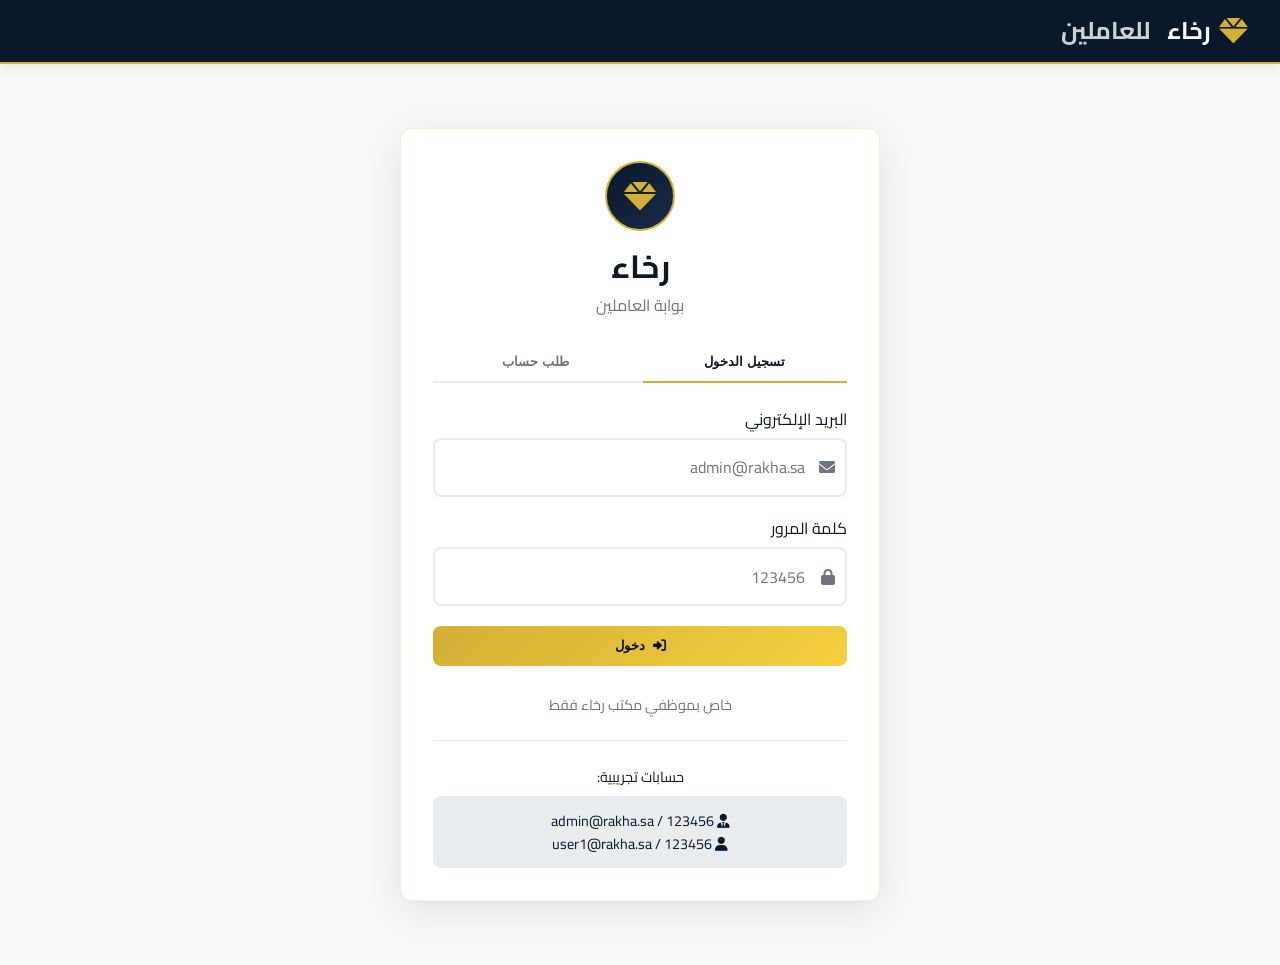
==== commit 25507898: "Update index.html" ====
--- a/index.html
+++ b/index.html
@@ -3,109 +3,1279 @@
 <head>
     <meta charset="UTF-8">
     <meta name="viewport" content="width=device-width, initial-scale=1.0">
-    <title>رخاء للتنمية المستدامة - تسجيل الدخول</title>
-    <link rel="stylesheet" href="styles.css">
+    <title>رخاء - نظام العاملين</title>
+    <!-- الخطوط والأيقونات -->
+    <link href="https://fonts.googleapis.com/css2?family=Cairo:wght@400;600;700;900&display=swap" rel="stylesheet">
+    <link rel="stylesheet" href="https://cdnjs.cloudflare.com/ajax/libs/font-awesome/6.0.0/css/all.min.css">
+    <style>
+        /* ===== المتغيرات الأساسية ===== */
+        * {
+            margin: 0;
+            padding: 0;
+            box-sizing: border-box;
+        }
+
+        :root {
+            --navy: #0A1929;
+            --navy-light: #1A2A4A;
+            --navy-dark: #051020;
+            --gold: #D4AF37;
+            --gold-light: #F4D03F;
+            --gold-dark: #996515;
+            --white: #FFFFFF;
+            --white-off: #F8F9FA;
+            --gray-light: #E9ECEF;
+            --gray: #6C757D;
+            --success: #28A745;
+            --danger: #DC3545;
+            --warning: #FFC107;
+            --info: #17A2B8;
+            --border-radius: 12px;
+            --box-shadow: 0 10px 40px rgba(0,0,0,0.1);
+            --box-shadow-sm: 0 4px 12px rgba(0,0,0,0.08);
+            --transition: all 0.3s ease;
+        }
+
+        body {
+            font-family: 'Cairo', sans-serif;
+            background: var(--white-off);
+            color: var(--navy);
+            line-height: 1.6;
+            min-height: 100vh;
+        }
+
+        /* ===== شريط التنقل ===== */
+        .navbar {
+            background: var(--navy);
+            box-shadow: var(--box-shadow-sm);
+            position: sticky;
+            top: 0;
+            z-index: 1000;
+            border-bottom: 2px solid var(--gold);
+        }
+
+        .nav-container {
+            max-width: 1280px;
+            margin: 0 auto;
+            padding: 0.75rem 2rem;
+            display: flex;
+            justify-content: space-between;
+            align-items: center;
+        }
+
+        .logo {
+            display: flex;
+            align-items: center;
+            gap: 0.5rem;
+            color: var(--white);
+        }
+
+        .logo i {
+            font-size: 1.8rem;
+            color: var(--gold);
+        }
+
+        .logo span {
+            font-size: 1.5rem;
+            font-weight: 700;
+        }
+
+        .logo-sub {
+            font-size: 0.8rem;
+            opacity: 0.8;
+            margin-right: 0.5rem;
+        }
+
+        .nav-menu {
+            display: flex;
+            list-style: none;
+            gap: 0.5rem;
+        }
+
+        .nav-menu a {
+            color: var(--gray-light);
+            padding: 0.6rem 1.2rem;
+            border-radius: var(--border-radius);
+            text-decoration: none;
+            font-weight: 600;
+            transition: var(--transition);
+            display: flex;
+            align-items: center;
+            gap: 0.5rem;
+        }
+
+        .nav-menu a:hover,
+        .nav-menu a.active {
+            background: var(--gold);
+            color: var(--navy);
+        }
+
+        .user-profile {
+            position: relative;
+            cursor: pointer;
+        }
+
+        .user-avatar {
+            width: 42px;
+            height: 42px;
+            background: linear-gradient(135deg, var(--navy-light), var(--navy));
+            border-radius: 50%;
+            display: flex;
+            align-items: center;
+            justify-content: center;
+            color: var(--gold);
+            border: 2px solid var(--gold);
+        }
+
+        .user-dropdown {
+            position: absolute;
+            top: calc(100% + 10px);
+            left: 0;
+            background: var(--white);
+            border-radius: var(--border-radius);
+            box-shadow: var(--box-shadow);
+            min-width: 200px;
+            display: none;
+            overflow: hidden;
+        }
+
+        .user-profile:hover .user-dropdown {
+            display: block;
+        }
+
+        .user-info {
+            padding: 1rem;
+            background: var(--navy);
+            color: var(--white);
+        }
+
+        .user-info span {
+            display: block;
+        }
+
+        .user-info span:last-child {
+            font-size: 0.8rem;
+            color: var(--gold);
+        }
+
+        .dropdown-divider {
+            height: 1px;
+            background: var(--gray-light);
+        }
+
+        .user-dropdown a {
+            padding: 0.75rem 1rem;
+            display: flex;
+            align-items: center;
+            gap: 0.75rem;
+            color: var(--navy);
+            text-decoration: none;
+            transition: var(--transition);
+        }
+
+        .user-dropdown a:hover {
+            background: var(--white-off);
+            color: var(--danger);
+        }
+
+        /* ===== الحاوية الرئيسية ===== */
+        .main-container {
+            max-width: 1280px;
+            margin: 0 auto;
+            padding: 2rem;
+            min-height: calc(100vh - 70px);
+        }
+
+        /* ===== أقسام الصفحة (تظهر حسب الحالة) ===== */
+        .page-section {
+            display: none;
+        }
+
+        .page-section.active {
+            display: block;
+        }
+
+        /* ===== صفحة تسجيل الدخول ===== */
+        .auth-wrapper {
+            max-width: 480px;
+            margin: 2rem auto;
+        }
+
+        .auth-card {
+            background: var(--white);
+            border-radius: var(--border-radius);
+            padding: 2rem;
+            box-shadow: var(--box-shadow);
+            border: 1px solid rgba(212, 175, 55, 0.2);
+        }
+
+        .auth-logo {
+            text-align: center;
+            margin-bottom: 1.5rem;
+        }
+
+        .logo-icon {
+            width: 70px;
+            height: 70px;
+            background: linear-gradient(135deg, var(--navy), var(--navy-light));
+            border-radius: 50%;
+            display: flex;
+            align-items: center;
+            justify-content: center;
+            margin: 0 auto 10px;
+            border: 2px solid var(--gold);
+        }
+
+        .logo-icon i {
+            font-size: 32px;
+            color: var(--gold);
+        }
+
+        .auth-logo h1 {
+            font-size: 2rem;
+            font-weight: 700;
+            color: var(--navy);
+        }
+
+        .auth-logo p {
+            color: var(--gray);
+        }
+
+        .auth-tabs {
+            display: flex;
+            gap: 5px;
+            margin-bottom: 1.5rem;
+            border-bottom: 2px solid var(--gray-light);
+        }
+
+        .auth-tab {
+            flex: 1;
+            padding: 0.75rem;
+            background: none;
+            border: none;
+            color: var(--gray);
+            font-weight: 600;
+            cursor: pointer;
+            position: relative;
+        }
+
+        .auth-tab.active {
+            color: var(--navy);
+        }
+
+        .auth-tab.active::after {
+            content: '';
+            position: absolute;
+            bottom: -2px;
+            left: 0;
+            right: 0;
+            height: 2px;
+            background: var(--gold);
+        }
+
+        .auth-form {
+            display: flex;
+            flex-direction: column;
+            gap: 1.2rem;
+        }
+
+        .form-group {
+            display: flex;
+            flex-direction: column;
+            gap: 0.3rem;
+        }
+
+        .input-wrapper {
+            position: relative;
+            display: flex;
+            align-items: center;
+        }
+
+        .input-wrapper i {
+            position: absolute;
+            right: 12px;
+            color: var(--gray);
+        }
+
+        .input-wrapper input {
+            width: 100%;
+            padding: 0.8rem 2.5rem 0.8rem 1rem;
+            border: 2px solid var(--gray-light);
+            border-radius: 8px;
+            font-family: 'Cairo', sans-serif;
+            font-size: 1rem;
+        }
+
+        .input-wrapper input:focus {
+            outline: none;
+            border-color: var(--gold);
+        }
+
+        .btn-gold {
+            background: linear-gradient(135deg, var(--gold), var(--gold-light));
+            border: none;
+            padding: 0.8rem 1.5rem;
+            border-radius: 8px;
+            font-weight: 700;
+            cursor: pointer;
+            display: inline-flex;
+            align-items: center;
+            justify-content: center;
+            gap: 0.5rem;
+            color: var(--navy-dark);
+            transition: var(--transition);
+        }
+
+        .btn-gold:hover {
+            transform: translateY(-2px);
+            box-shadow: 0 4px 12px rgba(212, 175, 55, 0.3);
+        }
+
+        .btn-block {
+            width: 100%;
+        }
+
+        .auth-note {
+            text-align: center;
+            color: var(--gray);
+            font-size: 0.9rem;
+            margin-top: 0.5rem;
+        }
+
+        .auth-footer {
+            margin-top: 1.5rem;
+            padding-top: 1.5rem;
+            border-top: 1px solid var(--gray-light);
+            text-align: center;
+            font-size: 0.9rem;
+        }
+
+        .demo-accounts {
+            background: var(--gray-light);
+            padding: 0.8rem;
+            border-radius: 8px;
+            margin-top: 0.5rem;
+        }
+
+        .auth-message {
+            margin-top: 1rem;
+            padding: 0.75rem;
+            border-radius: 8px;
+            text-align: center;
+            display: none;
+        }
+
+        .auth-message.success {
+            display: block;
+            background: var(--success);
+            color: white;
+        }
+
+        .auth-message.error {
+            display: block;
+            background: var(--danger);
+            color: white;
+        }
+
+        /* ===== الصفحة الرئيسية ===== */
+        .welcome-card {
+            background: linear-gradient(135deg, var(--navy), var(--navy-light));
+            color: var(--white);
+            padding: 2rem;
+            border-radius: var(--border-radius);
+            margin-bottom: 2rem;
+            border: 1px solid var(--gold);
+        }
+
+        .quick-stats {
+            display: grid;
+            grid-template-columns: repeat(auto-fit, minmax(150px, 1fr));
+            gap: 1.5rem;
+            margin-bottom: 2rem;
+        }
+
+        .stat-box {
+            background: var(--white);
+            padding: 1.5rem;
+            border-radius: var(--border-radius);
+            box-shadow: var(--box-shadow-sm);
+            text-align: center;
+        }
+
+        .stat-box i {
+            font-size: 2rem;
+            color: var(--gold);
+            margin-bottom: 0.5rem;
+        }
+
+        .stat-box h3 {
+            font-size: 2rem;
+            color: var(--navy);
+        }
+
+        .section-header {
+            display: flex;
+            justify-content: space-between;
+            align-items: center;
+            margin-bottom: 1.5rem;
+        }
+
+        .view-all {
+            color: var(--gold-dark);
+            text-decoration: none;
+            font-weight: 600;
+            cursor: pointer;
+        }
+
+        .files-grid {
+            display: grid;
+            grid-template-columns: repeat(auto-fill, minmax(260px, 1fr));
+            gap: 1.5rem;
+        }
+
+        .file-card {
+            background: var(--white);
+            padding: 1.2rem;
+            border-radius: var(--border-radius);
+            box-shadow: var(--box-shadow-sm);
+            border-right: 4px solid;
+        }
+
+        .file-card.public-file {
+            border-color: var(--success);
+        }
+
+        .file-card.private-file {
+            border-color: var(--warning);
+        }
+
+        .file-card-header {
+            display: flex;
+            justify-content: space-between;
+            margin-bottom: 0.8rem;
+        }
+
+        .badge {
+            padding: 0.2rem 0.8rem;
+            border-radius: 20px;
+            font-size: 0.75rem;
+            font-weight: 600;
+        }
+
+        .badge.public {
+            background: var(--success);
+            color: white;
+        }
+
+        .badge.private {
+            background: var(--warning);
+            color: var(--navy);
+        }
+
+        .file-meta {
+            display: flex;
+            gap: 1rem;
+            font-size: 0.8rem;
+            color: var(--gray);
+            margin-top: 0.8rem;
+        }
+
+        .file-actions {
+            display: flex;
+            gap: 0.5rem;
+            margin-top: 1rem;
+        }
+
+        .btn-icon {
+            width: 34px;
+            height: 34px;
+            border: none;
+            background: var(--gray-light);
+            border-radius: 6px;
+            cursor: pointer;
+            transition: var(--transition);
+        }
+
+        .btn-icon:hover {
+            background: var(--navy);
+            color: var(--gold);
+        }
+
+        .btn-icon.danger:hover {
+            background: var(--danger);
+            color: white;
+        }
+
+        /* ===== صفحة الملفات ===== */
+        .page-header {
+            display: flex;
+            justify-content: space-between;
+            align-items: center;
+            margin-bottom: 1.5rem;
+        }
+
+        .folders-info {
+            display: grid;
+            grid-template-columns: 1fr 1fr;
+            gap: 1.5rem;
+            margin-bottom: 1.5rem;
+        }
+
+        .folder-card {
+            background: var(--white);
+            padding: 1.2rem;
+            border-radius: var(--border-radius);
+            display: flex;
+            align-items: center;
+            gap: 1rem;
+            border-right: 4px solid;
+        }
+
+        .folder-card.public {
+            border-color: var(--success);
+        }
+
+        .folder-card.private {
+            border-color: var(--warning);
+        }
+
+        .search-box {
+            position: relative;
+            margin-bottom: 1.5rem;
+        }
+
+        .search-box i {
+            position: absolute;
+            right: 15px;
+            top: 50%;
+            transform: translateY(-50%);
+            color: var(--gray);
+        }
+
+        .search-box input {
+            width: 100%;
+            padding: 0.8rem 2.5rem 0.8rem 1rem;
+            border: 2px solid var(--gray-light);
+            border-radius: 8px;
+        }
+
+        .files-tabs {
+            display: flex;
+            gap: 0.5rem;
+            margin-bottom: 1.5rem;
+        }
+
+        .tab-btn {
+            padding: 0.6rem 1.5rem;
+            background: var(--white);
+            border: 2px solid var(--gray-light);
+            border-radius: 8px;
+            cursor: pointer;
+            font-weight: 600;
+        }
+
+        .tab-btn.active {
+            background: var(--navy);
+            border-color: var(--navy);
+            color: var(--gold);
+        }
+
+        /* ===== لوحة التحكم ===== */
+        .admin-tabs {
+            display: flex;
+            gap: 0.5rem;
+            margin-bottom: 1.5rem;
+        }
+
+        .data-table {
+            width: 100%;
+            border-collapse: collapse;
+            background: var(--white);
+            border-radius: var(--border-radius);
+            overflow: hidden;
+        }
+
+        .data-table th {
+            background: var(--navy);
+            color: var(--white);
+            padding: 0.8rem;
+            text-align: right;
+        }
+
+        .data-table td {
+            padding: 0.8rem;
+            border-bottom: 1px solid var(--gray-light);
+        }
+
+        .empty-state {
+            text-align: center;
+            padding: 3rem;
+            color: var(--gray);
+        }
+
+        /* ===== المودال ===== */
+        .modal {
+            display: none;
+            position: fixed;
+            top: 0;
+            left: 0;
+            right: 0;
+            bottom: 0;
+            background: rgba(10, 25, 41, 0.8);
+            align-items: center;
+            justify-content: center;
+            z-index: 2000;
+        }
+
+        .modal-content {
+            background: var(--white);
+            padding: 2rem;
+            border-radius: var(--border-radius);
+            max-width: 500px;
+            width: 90%;
+            max-height: 90vh;
+            overflow: auto;
+            position: relative;
+        }
+
+        .modal-large {
+            max-width: 900px;
+        }
+
+        .close {
+            position: absolute;
+            top: 1rem;
+            left: 1rem;
+            font-size: 1.5rem;
+            cursor: pointer;
+            color: var(--gray);
+        }
+
+        .folder-select {
+            display: flex;
+            gap: 1rem;
+        }
+
+        .folder-label {
+            display: block;
+            padding: 0.8rem;
+            border: 2px solid var(--gray-light);
+            border-radius: 8px;
+            cursor: pointer;
+        }
+
+        .folder-label.public {
+            border-color: var(--success);
+        }
+
+        .folder-label.private {
+            border-color: var(--warning);
+        }
+
+        /* ===== تجاوب ===== */
+        @media (max-width: 768px) {
+            .nav-container {
+                flex-direction: column;
+                gap: 0.5rem;
+            }
+            .folders-info {
+                grid-template-columns: 1fr;
+            }
+        }
+
+        .gold-text {
+            color: var(--gold);
+        }
+    </style>
 </head>
-<body class="login-page">
-    <div class="login-container">
-        <div class="login-card">
-            <div class="logo-section">
-                <div class="logo-icon">🌿</div>
-                <h1>رخاء</h1>
-                <p>للتنمية المستدامة</p>
+<body>
+    <!-- شريط التنقل -->
+    <nav class="navbar">
+        <div class="nav-container">
+            <div class="logo">
+                <i class="fas fa-gem"></i>
+                <span>رخاء</span>
+                <span class="logo-sub">للعاملين</span>
             </div>
-            
-            <form id="loginForm" class="login-form">
-                <div class="form-group">
-                    <label for="email">البريد الإلكتروني</label>
-                    <input type="email" id="email" name="email" required placeholder="example@domain.com">
-                </div>
-                <div class="form-group">
-                    <label for="password">كلمة المرور</label>
-                    <input type="password" id="password" name="password" required placeholder="••••••••">
-                </div>
-                <button type="submit" class="btn btn-primary btn-block">تسجيل الدخول</button>
-            </form>
-            
-            <div class="divider">
-                <span>أو</span>
+            <ul class="nav-menu" id="navMenu">
+                <!-- سيتم تحديثه ديناميكياً -->
+            </ul>
+            <div class="nav-actions" id="navActions">
+                <!-- سيتم تحديثه ديناميكياً -->
             </div>
-            
-            <div class="google-signin">
-                <div id="googleBtn" class="google-btn">
-                    <img src="https://www.gstatic.com/firebasejs/ui/2.0.0/images/auth/google.svg" alt="Google">
-                    <span>تسجيل الدخول باستخدام Google</span>
+        </div>
+    </nav>
+
+    <!-- الحاوية الرئيسية -->
+    <div class="main-container">
+        <!-- قسم تسجيل الدخول / التسجيل -->
+        <div id="authSection" class="page-section active">
+            <div class="auth-wrapper">
+                <div class="auth-card">
+                    <div class="auth-logo">
+                        <div class="logo-icon"><i class="fas fa-gem"></i></div>
+                        <h1>رخاء</h1>
+                        <p>بوابة العاملين</p>
+                    </div>
+                    <div class="auth-tabs">
+                        <button class="auth-tab active" id="loginTab">تسجيل الدخول</button>
+                        <button class="auth-tab" id="registerTab">طلب حساب</button>
+                    </div>
+                    <form id="loginForm" class="auth-form">
+                        <div class="form-group">
+                            <label>البريد الإلكتروني</label>
+                            <div class="input-wrapper"><i class="fas fa-envelope"></i><input type="email" id="loginEmail" placeholder="admin@rakha.sa" required></div>
+                        </div>
+                        <div class="form-group">
+                            <label>كلمة المرور</label>
+                            <div class="input-wrapper"><i class="fas fa-lock"></i><input type="password" id="loginPassword" placeholder="123456" required></div>
+                        </div>
+                        <button type="submit" class="btn-gold btn-block"><i class="fas fa-sign-in-alt"></i> دخول</button>
+                        <p class="auth-note">خاص بموظفي مكتب رخاء فقط</p>
+                    </form>
+                    <form id="registerForm" class="auth-form" style="display: none;">
+                        <div class="form-group">
+                            <label>الاسم الكامل</label>
+                            <div class="input-wrapper"><i class="fas fa-user"></i><input type="text" id="regName" required></div>
+                        </div>
+                        <div class="form-group">
+                            <label>البريد الوظيفي</label>
+                            <div class="input-wrapper"><i class="fas fa-envelope"></i><input type="email" id="regEmail" required></div>
+                        </div>
+                        <div class="form-group">
+                            <label>كلمة المرور</label>
+                            <div class="input-wrapper"><i class="fas fa-lock"></i><input type="password" id="regPassword" required minlength="6"></div>
+                        </div>
+                        <div class="form-group">
+                            <label>تأكيد كلمة المرور</label>
+                            <div class="input-wrapper"><i class="fas fa-lock"></i><input type="password" id="regConfirm" required></div>
+                        </div>
+                        <button type="submit" class="btn-gold btn-block"><i class="fas fa-paper-plane"></i> إرسال الطلب</button>
+                        <p class="auth-note">سيتم مراجعة الطلب من الإدارة</p>
+                    </form>
+                    <div id="authMessage" class="auth-message"></div>
+                    <div class="auth-footer">
+                        <p>حسابات تجريبية:</p>
+                        <div class="demo-accounts">
+                            <span><i class="fas fa-user-tie"></i> admin@rakha.sa / 123456</span><br>
+                            <span><i class="fas fa-user"></i> user1@rakha.sa / 123456</span>
+                        </div>
+                    </div>
                 </div>
             </div>
-            
-            <div class="login-footer">
-                <p>لأغراض العرض: <br> admin@rakha.com / admin123<br>user@rakha.com / user123</p>
+        </div>
+
+        <!-- قسم الصفحة الرئيسية -->
+        <div id="homeSection" class="page-section">
+            <div class="welcome-card">
+                <h1>مرحباً، <span id="welcomeName"></span></h1>
+                <p>نظام إدارة ملفات مكتب رخاء للتنمية المستدامة</p>
+            </div>
+            <div class="quick-stats">
+                <div class="stat-box"><i class="fas fa-globe"></i><h3 id="homePublicCount">0</h3><p>ملفات عامة</p></div>
+                <div class="stat-box"><i class="fas fa-lock"></i><h3 id="homePrivateCount">0</h3><p>ملفاتي الخاصة</p></div>
+                <div class="stat-box"><i class="fas fa-users"></i><h3 id="homeUsersCount">0</h3><p>موظف نشط</p></div>
+            </div>
+            <div class="section-header">
+                <h2>آخر الملفات المرفوعة</h2>
+                <span class="view-all" onclick="navigateTo('files')">عرض الكل <i class="fas fa-arrow-left"></i></span>
+            </div>
+            <div class="files-grid" id="homeRecentFiles"></div>
+        </div>
+
+        <!-- قسم الملفات -->
+        <div id="filesSection" class="page-section">
+            <div class="page-header">
+                <h1><i class="fas fa-folder-open gold-text"></i> ملفات المكتب</h1>
+                <button class="btn-gold" onclick="openUploadModal()"><i class="fas fa-cloud-upload-alt"></i> رفع ملف</button>
+            </div>
+            <div class="folders-info">
+                <div class="folder-card public"><i class="fas fa-globe"></i><div><h3>public.json</h3><p>ملفات عامة لجميع الموظفين</p><span id="pubCount">0</span></div></div>
+                <div class="folder-card private"><i class="fas fa-lock"></i><div><h3>private.json</h3><p>ملفاتك الخاصة</p><span id="privCount">0</span></div></div>
+            </div>
+            <div class="search-box"><i class="fas fa-search"></i><input type="text" id="searchInput" placeholder="بحث..."></div>
+            <div class="files-tabs">
+                <button class="tab-btn active" data-filter="all">الكل (<span id="allCount">0</span>)</button>
+                <button class="tab-btn" data-filter="public">عام (<span id="tabPubCount">0</span>)</button>
+                <button class="tab-btn" data-filter="private">خاص (<span id="tabPrivCount">0</span>)</button>
+            </div>
+            <div class="files-grid" id="filesContainer"></div>
+        </div>
+
+        <!-- قسم لوحة التحكم (للمدير فقط) -->
+        <div id="adminSection" class="page-section">
+            <h1><i class="fas fa-cog gold-text"></i> لوحة التحكم</h1>
+            <div class="admin-tabs">
+                <button class="tab-btn active" data-admin-tab="users">المستخدمين</button>
+                <button class="tab-btn" data-admin-tab="files">الملفات</button>
+                <button class="tab-btn" data-admin-tab="pending">طلبات الانضمام</button>
+            </div>
+            <div id="adminUsersPanel" class="admin-panel active">
+                <table class="data-table">
+                    <thead><tr><th>الاسم</th><th>البريد</th><th>الدور</th><th>الحالة</th><th>إجراءات</th></tr></thead>
+                    <tbody id="usersTable"></tbody>
+                </table>
+            </div>
+            <div id="adminFilesPanel" class="admin-panel" style="display:none;">
+                <div class="quick-stats" style="margin-bottom:1.5rem;">
+                    <div class="stat-box"><i class="fas fa-globe"></i><h3 id="adminTotalPublic">0</h3><p>ملفات عامة</p></div>
+                    <div class="stat-box"><i class="fas fa-lock"></i><h3 id="adminTotalPrivate">0</h3><p>ملفات خاصة</p></div>
+                </div>
+                <table class="data-table">
+                    <thead><tr><th>الملف</th><th>الرافع</th><th>النوع</th><th>تاريخ</th><th>حذف</th></tr></thead>
+                    <tbody id="adminFilesTable"></tbody>
+                </table>
+            </div>
+            <div id="adminPendingPanel" class="admin-panel" style="display:none;">
+                <table class="data-table">
+                    <thead><tr><th>الاسم</th><th>البريد</th><th>تاريخ الطلب</th><th>إجراءات</th></tr></thead>
+                    <tbody id="pendingTable"></tbody>
+                </table>
             </div>
         </div>
     </div>
 
-    <script src="storage.js"></script>
-    <script src="auth.js"></script>
+    <!-- مودال رفع ملف -->
+    <div id="uploadModal" class="modal">
+        <div class="modal-content">
+            <span class="close" onclick="closeUploadModal()">&times;</span>
+            <h2>رفع ملف</h2>
+            <form id="uploadForm">
+                <div class="form-group"><label>اسم الملف</label><input type="text" id="fileName" required></div>
+                <div class="form-group"><label>وصف</label><textarea id="fileDesc" rows="2"></textarea></div>
+                <div class="form-group"><label>الملف</label><input type="file" id="fileInput" required></div>
+                <div class="form-group">
+                    <label>مكان الحفظ</label>
+                    <div class="folder-select">
+                        <label><input type="radio" name="target" value="public" checked> <span class="folder-label public"><i class="fas fa-globe"></i> عام (public.json)</span></label>
+                        <label><input type="radio" name="target" value="private"> <span class="folder-label private"><i class="fas fa-lock"></i> خاص (private.json)</span></label>
+                    </div>
+                </div>
+                <button type="submit" class="btn-gold btn-block">رفع</button>
+            </form>
+        </div>
+    </div>
+
+    <!-- مودال معاينة -->
+    <div id="previewModal" class="modal">
+        <div class="modal-content modal-large">
+            <span class="close" onclick="closePreviewModal()">&times;</span>
+            <h2 id="previewTitle"></h2>
+            <div id="previewContent"></div>
+        </div>
+    </div>
+
     <script>
-        // تهيئة صفحة تسجيل الدخول
-        document.addEventListener('DOMContentLoaded', function() {
-            // إذا كان المستخدم مسجل دخوله بالفعل، توجيه إلى home.html
-            if (Auth.isLoggedIn()) {
-                window.location.href = 'home.html';
+        // ========== المتغيرات والبيانات العامة ==========
+        let currentUser = JSON.parse(localStorage.getItem('rakha_current_user')) || null;
+        let publicFiles = [];
+        let privateFiles = [];
+        let users = [];
+        let currentFilter = 'all';
+        let searchTerm = '';
+
+        // ========== تهيئة التخزين ==========
+        function initStorage() {
+            if (!localStorage.getItem('rakha_users')) {
+                const defaultUsers = [
+                    { id: 1, name: 'مدير النظام', email: 'admin@rakha.sa', password: '123456', role: 'admin', status: 'active', createdAt: new Date().toISOString() },
+                    { id: 2, name: 'موظف أول', email: 'user1@rakha.sa', password: '123456', role: 'user', status: 'active', createdAt: new Date().toISOString() }
+                ];
+                localStorage.setItem('rakha_users', JSON.stringify(defaultUsers));
+            }
+            if (!localStorage.getItem('public_files')) localStorage.setItem('public_files', JSON.stringify([]));
+            if (!localStorage.getItem('private_files')) localStorage.setItem('private_files', JSON.stringify({}));
+        }
+        initStorage();
+
+        // ========== التنقل بين الأقسام ==========
+        function showSection(sectionId) {
+            document.querySelectorAll('.page-section').forEach(s => s.classList.remove('active'));
+            document.getElementById(sectionId).classList.add('active');
+            updateNavigation();
+            if (sectionId === 'homeSection') loadHomeData();
+            else if (sectionId === 'filesSection') loadFilesData();
+            else if (sectionId === 'adminSection' && currentUser?.role === 'admin') loadAdminData();
+        }
+
+        function navigateTo(page) {
+            if (!currentUser) {
+                showSection('authSection');
                 return;
             }
-
-            // مستخدم افتراضي للمشرف إذا لم توجد بيانات
-            if (!Storage.get('users')) {
-                const defaultUsers = [
-                    {
-                        id: '1',
-                        email: 'admin@rakha.com',
-                        password: 'admin123',
-                        name: 'مدير النظام',
-                        role: 'admin',
-                        createdAt: new Date().toISOString()
-                    },
-                    {
-                        id: '2',
-                        email: 'user@rakha.com',
-                        password: 'user123',
-                        name: 'موظف',
-                        role: 'user',
-                        createdAt: new Date().toISOString()
-                    }
-                ];
-                Storage.set('users', defaultUsers);
+            if (page === 'home') showSection('homeSection');
+            else if (page === 'files') showSection('filesSection');
+            else if (page === 'admin' && currentUser.role === 'admin') showSection('adminSection');
+        }
+
+        // ========== تحديث شريط التنقل ==========
+        function updateNavigation() {
+            const navMenu = document.getElementById('navMenu');
+            const navActions = document.getElementById('navActions');
+            if (!currentUser) {
+                navMenu.innerHTML = '';
+                navActions.innerHTML = '';
+                return;
             }
-
-            // معالجة تسجيل الدخول اليدوي
-            document.getElementById('loginForm').addEventListener('submit', async (e) => {
+            let menuHtml = `
+                <li><a href="#" onclick="navigateTo('home'); return false;"><i class="fas fa-home"></i> الرئيسية</a></li>
+                <li><a href="#" onclick="navigateTo('files'); return false;"><i class="fas fa-folder-open"></i> الملفات</a></li>
+            `;
+            if (currentUser.role === 'admin') {
+                menuHtml += `<li><a href="#" onclick="navigateTo('admin'); return false;"><i class="fas fa-cog"></i> لوحة التحكم</a></li>`;
+            }
+            navMenu.innerHTML = menuHtml;
+
+            navActions.innerHTML = `
+                <div class="user-profile">
+                    <div class="user-avatar" id="userAvatar"><i class="fas fa-user"></i></div>
+                    <div class="user-dropdown">
+                        <div class="user-info"><span>${currentUser.name}</span><span>${currentUser.role==='admin'?'مدير':'موظف'}</span></div>
+                        <div class="dropdown-divider"></div>
+                        <a href="#" onclick="logout()"><i class="fas fa-sign-out-alt"></i> خروج</a>
+                    </div>
+                </div>
+            `;
+        }
+
+        function logout() {
+            localStorage.removeItem('rakha_current_user');
+            currentUser = null;
+            showSection('authSection');
+            updateNavigation();
+        }
+
+        // ========== تحميل البيانات ==========
+        function loadHomeData() {
+            publicFiles = JSON.parse(localStorage.getItem('public_files') || '[]');
+            const allPrivate = JSON.parse(localStorage.getItem('private_files') || '{}');
+            const myPrivate = allPrivate[currentUser.id] || [];
+            users = JSON.parse(localStorage.getItem('rakha_users') || '[]');
+            const activeUsers = users.filter(u => u.status === 'active').length;
+
+            document.getElementById('welcomeName').textContent = currentUser.name;
+            document.getElementById('homePublicCount').textContent = publicFiles.length;
+            document.getElementById('homePrivateCount').textContent = myPrivate.length;
+            document.getElementById('homeUsersCount').textContent = activeUsers;
+
+            let all = [...publicFiles.map(f => ({...f, folder: 'public'})), ...myPrivate.map(f => ({...f, folder: 'private'}))];
+            all.sort((a,b) => new Date(b.uploadDate) - new Date(a.uploadDate));
+            const recent = all.slice(0,4);
+            const grid = document.getElementById('homeRecentFiles');
+            if (!recent.length) {
+                grid.innerHTML = '<div class="empty-state"><i class="fas fa-folder-open"></i><p>لا توجد ملفات</p></div>';
+                return;
+            }
+            grid.innerHTML = recent.map(f => `
+                <div class="file-card ${f.folder==='public'?'public-file':'private-file'}">
+                    <div class="file-card-header"><i class="fas ${getIcon(f.type)}"></i><span class="badge ${f.folder}">${f.folder==='public'?'عام':'خاص'}</span></div>
+                    <h4>${f.name}</h4><p>${f.description || ''}</p>
+                    <div class="file-meta"><span><i class="fas fa-user"></i> ${f.uploader}</span><span><i class="fas fa-calendar"></i> ${new Date(f.uploadDate).toLocaleDateString('ar-SA')}</span></div>
+                </div>
+            `).join('');
+        }
+
+        function loadFilesData() {
+            publicFiles = JSON.parse(localStorage.getItem('public_files') || '[]');
+            const allPrivate = JSON.parse(localStorage.getItem('private_files') || '{}');
+            privateFiles = allPrivate[currentUser.id] || [];
+            updateCounters();
+            displayFiles();
+        }
+
+        function updateCounters() {
+            document.getElementById('pubCount').textContent = publicFiles.length;
+            document.getElementById('privCount').textContent = privateFiles.length;
+            document.getElementById('allCount').textContent = publicFiles.length + privateFiles.length;
+            document.getElementById('tabPubCount').textContent = publicFiles.length;
+            document.getElementById('tabPrivCount').textContent = privateFiles.length;
+        }
+
+        function displayFiles() {
+            let files = [];
+            if (currentFilter === 'all') files = [...publicFiles.map(f=>({...f, folder:'public'})), ...privateFiles.map(f=>({...f, folder:'private'}))];
+            else if (currentFilter === 'public') files = publicFiles.map(f=>({...f, folder:'public'}));
+            else files = privateFiles.map(f=>({...f, folder:'private'}));
+            
+            if (searchTerm) files = files.filter(f => f.name.includes(searchTerm) || (f.description||'').includes(searchTerm));
+            files.sort((a,b)=> new Date(b.uploadDate) - new Date(a.uploadDate));
+            
+            const container = document.getElementById('filesContainer');
+            if (!files.length) {
+                container.innerHTML = '<div class="empty-state"><i class="fas fa-folder-open"></i><p>لا توجد ملفات</p></div>';
+                return;
+            }
+            container.innerHTML = files.map(f => `
+                <div class="file-card ${f.folder==='public'?'public-file':'private-file'}">
+                    <div class="file-card-header"><i class="fas ${getIcon(f.type)}"></i><span class="badge ${f.folder}">${f.folder==='public'?'عام':'خاص'}</span></div>
+                    <h4>${f.name}</h4><p>${f.description||''}</p>
+                    <div class="file-meta"><span><i class="fas fa-user"></i>${f.uploader}</span><span><i class="fas fa-calendar"></i>${new Date(f.uploadDate).toLocaleDateString('ar-SA')}</span></div>
+                    <div class="file-actions">
+                        <button class="btn-icon" onclick="previewFile('${f.folder}',${f.id})"><i class="fas fa-eye"></i></button>
+                        <button class="btn-icon" onclick="downloadFile('${f.folder}',${f.id})"><i class="fas fa-download"></i></button>
+                        ${(f.uploaderId===currentUser.id || currentUser.role==='admin') ? `
+                        <button class="btn-icon" onclick="moveFile('${f.folder}',${f.id})"><i class="fas fa-exchange-alt"></i></button>
+                        <button class="btn-icon danger" onclick="deleteFile('${f.folder}',${f.id})"><i class="fas fa-trash"></i></button>` : ''}
+                    </div>
+                </div>
+            `).join('');
+        }
+
+        function loadAdminData() {
+            users = JSON.parse(localStorage.getItem('rakha_users') || '[]');
+            publicFiles = JSON.parse(localStorage.getItem('public_files') || '[]');
+            const allPrivate = JSON.parse(localStorage.getItem('private_files') || '{}');
+            
+            // عرض المستخدمين
+            const usersTbody = document.getElementById('usersTable');
+            usersTbody.innerHTML = users.filter(u=>u.role!=='admin').map(u => `
+                <tr><td>${u.name}</td><td>${u.email}</td><td>${u.role}</td>
+                <td><span class="badge ${u.status}">${u.status==='active'?'نشط':u.status==='pending'?'معلق':'محظور'}</span></td>
+                <td>${u.status==='pending'?`<button class="btn-icon" onclick="approveUser(${u.id})"><i class="fas fa-check"></i></button>`:''}
+                <button class="btn-icon danger" onclick="deleteUser(${u.id})"><i class="fas fa-trash"></i></button></td></tr>
+            `).join('');
+
+            // عرض الملفات
+            let allFiles = [...publicFiles.map(f=>({...f, folder:'public'}))];
+            Object.entries(allPrivate).forEach(([uid, arr]) => { allFiles.push(...arr.map(f=>({...f, folder:'private', ownerId:uid}))); });
+            allFiles.sort((a,b)=> new Date(b.uploadDate)-new Date(a.uploadDate));
+            document.getElementById('adminTotalPublic').textContent = publicFiles.length;
+            document.getElementById('adminTotalPrivate').textContent = allFiles.length - publicFiles.length;
+            const filesTbody = document.getElementById('adminFilesTable');
+            filesTbody.innerHTML = allFiles.map(f => `
+                <tr><td>${f.name}</td><td>${f.uploader}</td><td>${f.folder==='public'?'عام':'خاص'}</td>
+                <td>${new Date(f.uploadDate).toLocaleDateString('ar-SA')}</td>
+                <td><button class="btn-icon danger" onclick="adminDeleteFile('${f.folder}',${f.id},'${f.ownerId||''}')"><i class="fas fa-trash"></i></button></td></tr>
+            `).join('');
+
+            // عرض الطلبات المعلقة
+            const pending = users.filter(u => u.status === 'pending');
+            const pendingTbody = document.getElementById('pendingTable');
+            pendingTbody.innerHTML = pending.map(u => `
+                <tr><td>${u.name}</td><td>${u.email}</td><td>${new Date(u.createdAt).toLocaleDateString('ar-SA')}</td>
+                <td><button class="btn-icon" onclick="approveUser(${u.id})"><i class="fas fa-check"></i></button>
+                <button class="btn-icon danger" onclick="rejectUser(${u.id})"><i class="fas fa-times"></i></button></td></tr>
+            `).join('');
+        }
+
+        // ========== دوال مساعدة ==========
+        function getIcon(type) {
+            if (type?.includes('pdf')) return 'fa-file-pdf';
+            if (type?.includes('excel')||type?.includes('spreadsheet')) return 'fa-file-excel';
+            if (type?.includes('word')||type?.includes('document')) return 'fa-file-word';
+            if (type?.includes('image')) return 'fa-file-image';
+            return 'fa-file';
+        }
+
+        // ========== أحداث الصفحة ==========
+        document.addEventListener('DOMContentLoaded', () => {
+            if (currentUser) {
+                showSection('homeSection');
+                updateNavigation();
+                loadHomeData();
+            } else {
+                showSection('authSection');
+            }
+
+            // تسجيل الدخول
+            document.getElementById('loginForm').addEventListener('submit', e => {
                 e.preventDefault();
-                const email = document.getElementById('email').value.trim();
-                const password = document.getElementById('password').value;
-                
-                const user = Auth.login(email, password);
-                if (user) {
-                    window.location.href = 'home.html';
+                const email = document.getElementById('loginEmail').value.trim();
+                const pass = document.getElementById('loginPassword').value;
+                const users = JSON.parse(localStorage.getItem('rakha_users') || '[]');
+                const user = users.find(u => u.email === email && u.password === pass);
+                const msg = document.getElementById('authMessage');
+                if (!user) return msg.className = 'auth-message error', msg.textContent = 'بيانات غير صحيحة';
+                if (user.status !== 'active') return msg.className = 'auth-message error', msg.textContent = 'الحساب غير مفعل';
+                currentUser = {...user}; delete currentUser.password;
+                localStorage.setItem('rakha_current_user', JSON.stringify(currentUser));
+                showSection('homeSection');
+                updateNavigation();
+                loadHomeData();
+            });
+
+            // طلب حساب
+            document.getElementById('registerForm').addEventListener('submit', e => {
+                e.preventDefault();
+                const name = document.getElementById('regName').value.trim();
+                const email = document.getElementById('regEmail').value.trim();
+                const pass = document.getElementById('regPassword').value;
+                const confirm = document.getElementById('regConfirm').value;
+                const msg = document.getElementById('authMessage');
+                if (pass !== confirm) return msg.className = 'auth-message error', msg.textContent = 'كلمتا المرور غير متطابقتين';
+                if (pass.length < 6) return msg.className = 'auth-message error', msg.textContent = 'كلمة المرور 6 أحرف على الأقل';
+                const users = JSON.parse(localStorage.getItem('rakha_users') || '[]');
+                if (users.find(u => u.email === email)) return msg.className = 'auth-message error', msg.textContent = 'البريد مسجل مسبقاً';
+                const newUser = { id: Date.now(), name, email, password: pass, role: 'user', status: 'pending', createdAt: new Date().toISOString() };
+                users.push(newUser);
+                localStorage.setItem('rakha_users', JSON.stringify(users));
+                msg.className = 'auth-message success';
+                msg.textContent = 'تم تقديم الطلب، بانتظار الموافقة';
+                document.getElementById('registerForm').reset();
+                document.getElementById('loginTab').click();
+            });
+
+            // تبويبات تسجيل الدخول
+            document.getElementById('loginTab').addEventListener('click', () => {
+                document.getElementById('loginTab').classList.add('active');
+                document.getElementById('registerTab').classList.remove('active');
+                document.getElementById('loginForm').style.display = 'flex';
+                document.getElementById('registerForm').style.display = 'none';
+            });
+            document.getElementById('registerTab').addEventListener('click', () => {
+                document.getElementById('registerTab').classList.add('active');
+                document.getElementById('loginTab').classList.remove('active');
+                document.getElementById('registerForm').style.display = 'flex';
+                document.getElementById('loginForm').style.display = 'none';
+            });
+
+            // تبويبات الملفات
+            document.querySelectorAll('.files-tabs .tab-btn').forEach(btn => btn.addEventListener('click', function() {
+                document.querySelectorAll('.files-tabs .tab-btn').forEach(b=>b.classList.remove('active'));
+                this.classList.add('active');
+                currentFilter = this.dataset.filter;
+                displayFiles();
+            }));
+
+            // البحث
+            document.getElementById('searchInput').addEventListener('keyup', e => {
+                searchTerm = e.target.value.trim().toLowerCase();
+                displayFiles();
+            });
+
+            // تبويبات لوحة التحكم
+            document.querySelectorAll('[data-admin-tab]').forEach(btn => btn.addEventListener('click', function() {
+                document.querySelectorAll('[data-admin-tab]').forEach(b=>b.classList.remove('active'));
+                this.classList.add('active');
+                document.querySelectorAll('.admin-panel').forEach(p=>p.style.display='none');
+                document.getElementById('admin' + this.dataset.adminTab.charAt(0).toUpperCase() + this.dataset.adminTab.slice(1) + 'Panel').style.display='block';
+            }));
+        });
+
+        // ========== وظائف الملفات ==========
+        function openUploadModal() { document.getElementById('uploadModal').style.display = 'flex'; }
+        function closeUploadModal() { document.getElementById('uploadModal').style.display = 'none'; document.getElementById('uploadForm').reset(); }
+        document.getElementById('uploadForm').addEventListener('submit', e => {
+            e.preventDefault();
+            const name = document.getElementById('fileName').value.trim();
+            const desc = document.getElementById('fileDesc').value.trim();
+            const file = document.getElementById('fileInput').files[0];
+            const target = document.querySelector('input[name="target"]:checked').value;
+            if (!file) return alert('اختر ملفاً');
+            if (file.size > 10*1024*1024) return alert('الحد الأقصى 10 ميجابايت');
+            const reader = new FileReader();
+            reader.onload = ev => {
+                const newFile = { id: Date.now(), name: name || file.name.replace(/\.[^/.]+$/, ''), description: desc, originalName: file.name, type: file.type, size: file.size, data: ev.target.result.split(',')[1], uploader: currentUser.name, uploaderId: currentUser.id, uploadDate: new Date().toISOString(), downloads: 0, views: 0 };
+                if (target === 'public') {
+                    publicFiles.push(newFile);
+                    localStorage.setItem('public_files', JSON.stringify(publicFiles));
                 } else {
-                    alert('❌ البريد الإلكتروني أو كلمة المرور غير صحيحة');
+                    const allPrivate = JSON.parse(localStorage.getItem('private_files') || '{}');
+                    if (!allPrivate[currentUser.id]) allPrivate[currentUser.id] = [];
+                    allPrivate[currentUser.id].push(newFile);
+                    localStorage.setItem('private_files', JSON.stringify(allPrivate));
                 }
-            });
-
-            // محاكاة Google Sign-In
-            document.getElementById('googleBtn').addEventListener('click', function() {
-                const mockGoogleUser = {
-                    email: 'google.user@gmail.com',
-                    name: 'مستخدم Google',
-                    picture: ''
-                };
-                
-                const user = Auth.googleSignIn(mockGoogleUser);
-                if (user) {
-                    window.location.href = 'home.html';
+                closeUploadModal();
+                if (document.getElementById('filesSection').classList.contains('active')) loadFilesData();
+                alert('تم الرفع بنجاح');
+            };
+            reader.readAsDataURL(file);
+        });
+
+        function previewFile(folder, id) {
+            const file = (folder==='public'? publicFiles : privateFiles).find(f=>f.id===id);
+            if (!file) return;
+            file.views++;
+            if (folder==='public') localStorage.setItem('public_files', JSON.stringify(publicFiles));
+            else { const all=JSON.parse(localStorage.getItem('private_files')||'{}'); all[currentUser.id]=privateFiles; localStorage.setItem('private_files', JSON.stringify(all)); }
+            const modal = document.getElementById('previewModal');
+            document.getElementById('previewTitle').textContent = file.name;
+            const content = document.getElementById('previewContent');
+            if (file.type?.includes('image')) content.innerHTML = `<img src="data:${file.type};base64,${file.data}" style="max-width:100%;">`;
+            else if (file.type?.includes('pdf')) content.innerHTML = `<iframe src="data:application/pdf;base64,${file.data}" width="100%" height="500"></iframe>`;
+            else content.innerHTML = `<p>لا يمكن معاينة هذا النوع. <button onclick="downloadFile('${folder}',${id})">تنزيل</button></p>`;
+            modal.style.display='flex';
+        }
+        function closePreviewModal() { document.getElementById('previewModal').style.display='none'; }
+        function downloadFile(folder, id) {
+            const file = (folder==='public'? publicFiles : privateFiles).find(f=>f.id===id);
+            if (!file) return;
+            file.downloads++;
+            if (folder==='public') localStorage.setItem('public_files', JSON.stringify(publicFiles));
+            else { const all=JSON.parse(localStorage.getItem('private_files')||'{}'); all[currentUser.id]=privateFiles; localStorage.setItem('private_files', JSON.stringify(all)); }
+            const a = document.createElement('a');
+            a.href = `data:${file.type};base64,${file.data}`;
+            a.download = file.originalName;
+            a.click();
+        }
+        function moveFile(from, id) {
+            const sourceArr = from==='public' ? publicFiles : privateFiles;
+            const file = sourceArr.find(f=>f.id===id);
+            if (!file) return;
+            if (currentUser.id !== file.uploaderId && currentUser.role!=='admin') return alert('غير مصرح');
+            if (!confirm(`نقل الملف إلى ${from==='public'?'الخاص':'العام'}؟`)) return;
+            if (from==='public') {
+                publicFiles = publicFiles.filter(f=>f.id!==id);
+                localStorage.setItem('public_files', JSON.stringify(publicFiles));
+                const allPriv = JSON.parse(localStorage.getItem('private_files')||'{}');
+                if (!allPriv[currentUser.id]) allPriv[currentUser.id] = [];
+                allPriv[currentUser.id].push(file);
+                localStorage.setItem('private_files', JSON.stringify(allPriv));
+            } else {
+                privateFiles = privateFiles.filter(f=>f.id!==id);
+                const allPriv = JSON.parse(localStorage.getItem('private_files')||'{}');
+                allPriv[currentUser.id] = privateFiles;
+                localStorage.setItem('private_files', JSON.stringify(allPriv));
+                publicFiles.push(file);
+                localStorage.setItem('public_files', JSON.stringify(publicFiles));
+            }
+            if (document.getElementById('filesSection').classList.contains('active')) loadFilesData();
+        }
+        function deleteFile(folder, id) {
+            if (!confirm('حذف الملف؟')) return;
+            if (folder==='public') {
+                publicFiles = publicFiles.filter(f=>f.id!==id);
+                localStorage.setItem('public_files', JSON.stringify(publicFiles));
+            } else {
+                privateFiles = privateFiles.filter(f=>f.id!==id);
+                const allPriv = JSON.parse(localStorage.getItem('private_files')||'{}');
+                allPriv[currentUser.id] = privateFiles;
+                localStorage.setItem('private_files', JSON.stringify(allPriv));
+            }
+            if (document.getElementById('filesSection').classList.contains('active')) loadFilesData();
+        }
+
+        // ========== وظائف المدير ==========
+        window.approveUser = id => {
+            const users = JSON.parse(localStorage.getItem('rakha_users') || '[]');
+            const user = users.find(u=>u.id===id);
+            if (user) { user.status = 'active'; localStorage.setItem('rakha_users', JSON.stringify(users)); loadAdminData(); }
+        };
+        window.rejectUser = window.deleteUser = id => {
+            if (!confirm('تأكيد الحذف؟')) return;
+            let users = JSON.parse(localStorage.getItem('rakha_users') || '[]');
+            users = users.filter(u=>u.id!==id);
+            localStorage.setItem('rakha_users', JSON.stringify(users));
+            loadAdminData();
+        };
+        window.adminDeleteFile = (folder, id, ownerId) => {
+            if (!confirm('حذف الملف؟')) return;
+            if (folder==='public') {
+                let publicFiles = JSON.parse(localStorage.getItem('public_files') || '[]');
+                publicFiles = publicFiles.filter(f=>f.id!==id);
+                localStorage.setItem('public_files', JSON.stringify(publicFiles));
+            } else {
+                const allPrivate = JSON.parse(localStorage.getItem('private_files') || '{}');
+                if (allPrivate[ownerId]) {
+                    allPrivate[ownerId] = allPrivate[ownerId].filter(f=>f.id!==id);
+                    localStorage.setItem('private_files', JSON.stringify(allPrivate));
                 }
-            });
-        });
+            }
+            loadAdminData();
+        };
+
+        // إغلاق المودال عند النقر خارجه
+        window.addEventListener('click', (e) => { if (e.target.classList.contains('modal')) e.target.style.display = 'none'; });
     </script>
 </body>
 </html>
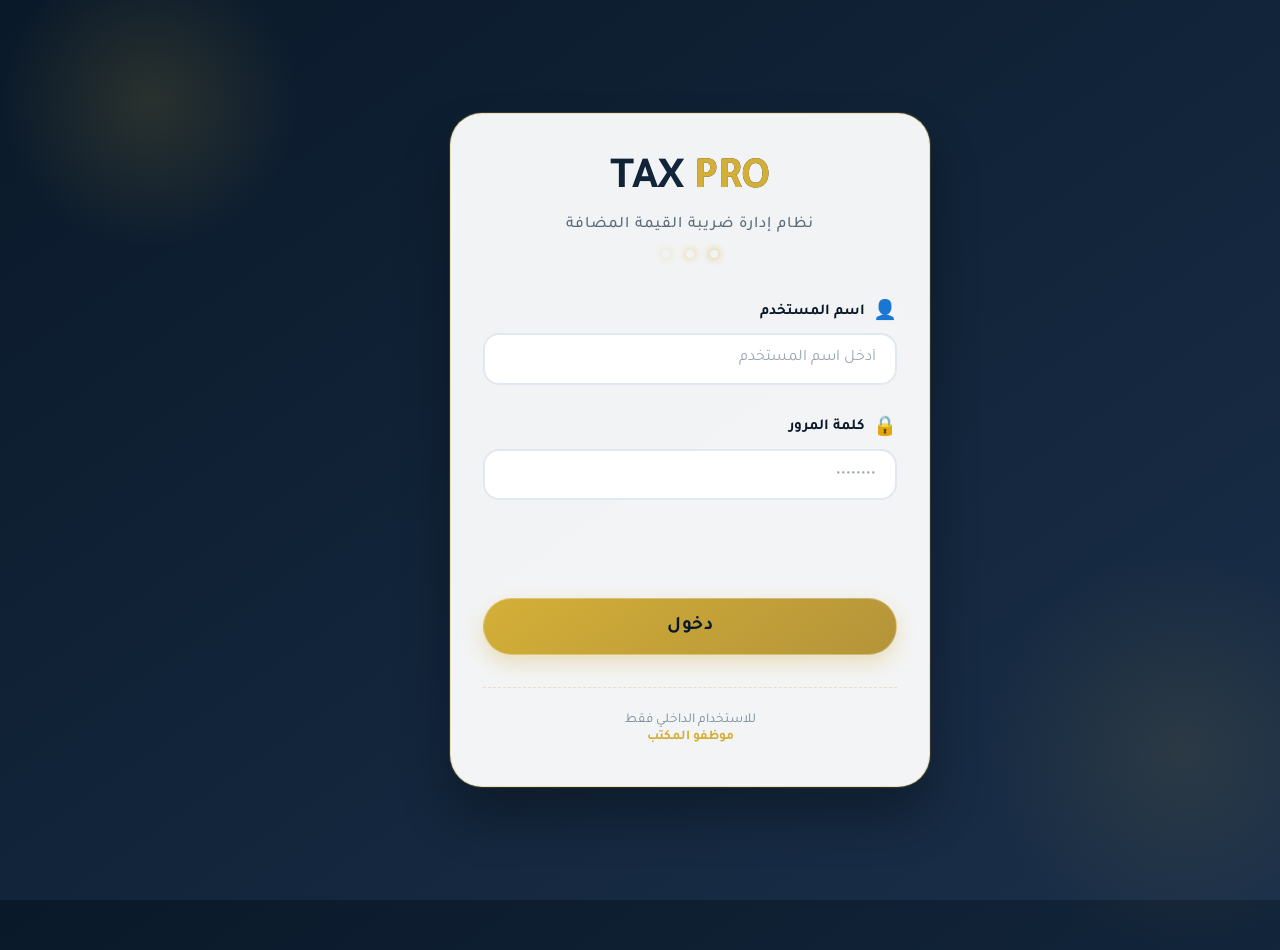
==== commit 174412b0: "Create index.html" ====
--- a/index.html
+++ b/index.html
@@ -3,1279 +3,281 @@
 <head>
     <meta charset="UTF-8">
     <meta name="viewport" content="width=device-width, initial-scale=1.0">
-    <title>رخاء - نظام العاملين</title>
-    <!-- الخطوط والأيقونات -->
-    <link href="https://fonts.googleapis.com/css2?family=Cairo:wght@400;600;700;900&display=swap" rel="stylesheet">
-    <link rel="stylesheet" href="https://cdnjs.cloudflare.com/ajax/libs/font-awesome/6.0.0/css/all.min.css">
+    <title>TAX PRO - تسجيل الدخول</title>
+    <!-- الخطوط العربية -->
+    <link rel="preconnect" href="https://fonts.googleapis.com">
+    <link rel="preconnect" href="https://fonts.gstatic.com" crossorigin>
+    <link href="https://fonts.googleapis.com/css2?family=Cairo:wght@400;600;700&family=Tajawal:wght@400;500;700&display=swap" rel="stylesheet">
     <style>
-        /* ===== المتغيرات الأساسية ===== */
         * {
             margin: 0;
             padding: 0;
             box-sizing: border-box;
         }
 
-        :root {
-            --navy: #0A1929;
-            --navy-light: #1A2A4A;
-            --navy-dark: #051020;
-            --gold: #D4AF37;
-            --gold-light: #F4D03F;
-            --gold-dark: #996515;
-            --white: #FFFFFF;
-            --white-off: #F8F9FA;
-            --gray-light: #E9ECEF;
-            --gray: #6C757D;
-            --success: #28A745;
-            --danger: #DC3545;
-            --warning: #FFC107;
-            --info: #17A2B8;
-            --border-radius: 12px;
-            --box-shadow: 0 10px 40px rgba(0,0,0,0.1);
-            --box-shadow-sm: 0 4px 12px rgba(0,0,0,0.08);
-            --transition: all 0.3s ease;
-        }
-
         body {
-            font-family: 'Cairo', sans-serif;
-            background: var(--white-off);
-            color: var(--navy);
-            line-height: 1.6;
+            font-family: 'Tajawal', 'Cairo', sans-serif;
+            background: linear-gradient(145deg, #0A1929 0%, #1A2F4A 100%);
             min-height: 100vh;
-        }
-
-        /* ===== شريط التنقل ===== */
-        .navbar {
-            background: var(--navy);
-            box-shadow: var(--box-shadow-sm);
-            position: sticky;
-            top: 0;
-            z-index: 1000;
-            border-bottom: 2px solid var(--gold);
-        }
-
-        .nav-container {
-            max-width: 1280px;
-            margin: 0 auto;
-            padding: 0.75rem 2rem;
-            display: flex;
-            justify-content: space-between;
-            align-items: center;
-        }
-
-        .logo {
-            display: flex;
-            align-items: center;
-            gap: 0.5rem;
-            color: var(--white);
-        }
-
-        .logo i {
-            font-size: 1.8rem;
-            color: var(--gold);
-        }
-
-        .logo span {
-            font-size: 1.5rem;
-            font-weight: 700;
-        }
-
-        .logo-sub {
-            font-size: 0.8rem;
-            opacity: 0.8;
-            margin-right: 0.5rem;
-        }
-
-        .nav-menu {
-            display: flex;
-            list-style: none;
-            gap: 0.5rem;
-        }
-
-        .nav-menu a {
-            color: var(--gray-light);
-            padding: 0.6rem 1.2rem;
-            border-radius: var(--border-radius);
-            text-decoration: none;
-            font-weight: 600;
-            transition: var(--transition);
-            display: flex;
-            align-items: center;
-            gap: 0.5rem;
-        }
-
-        .nav-menu a:hover,
-        .nav-menu a.active {
-            background: var(--gold);
-            color: var(--navy);
-        }
-
-        .user-profile {
-            position: relative;
-            cursor: pointer;
-        }
-
-        .user-avatar {
-            width: 42px;
-            height: 42px;
-            background: linear-gradient(135deg, var(--navy-light), var(--navy));
-            border-radius: 50%;
             display: flex;
             align-items: center;
             justify-content: center;
-            color: var(--gold);
-            border: 2px solid var(--gold);
-        }
-
-        .user-dropdown {
+            padding: 1.5rem;
+            position: relative;
+            overflow-x: hidden;
+        }
+
+        /* زخرفة ذهبية في الخلفية */
+        body::before {
+            content: "";
             position: absolute;
-            top: calc(100% + 10px);
-            left: 0;
-            background: var(--white);
-            border-radius: var(--border-radius);
-            box-shadow: var(--box-shadow);
-            min-width: 200px;
-            display: none;
-            overflow: hidden;
-        }
-
-        .user-profile:hover .user-dropdown {
-            display: block;
-        }
-
-        .user-info {
+            top: -50px;
+            left: -50px;
+            width: 300px;
+            height: 300px;
+            background: radial-gradient(circle, rgba(212, 175, 55, 0.15) 0%, transparent 70%);
+            border-radius: 50%;
+            z-index: 0;
+        }
+
+        body::after {
+            content: "";
+            position: absolute;
+            bottom: -50px;
+            right: -50px;
+            width: 400px;
+            height: 400px;
+            background: radial-gradient(circle, rgba(212, 175, 55, 0.1) 0%, transparent 70%);
+            border-radius: 50%;
+            z-index: 0;
+        }
+
+        .login-container {
+            width: 100%;
+            max-width: 480px;
+            background: rgba(255, 255, 255, 0.95);
+            backdrop-filter: blur(10px);
+            -webkit-backdrop-filter: blur(10px);
+            border-radius: 32px;
+            box-shadow: 0 30px 50px rgba(0, 0, 0, 0.3), 0 0 0 1px rgba(212, 175, 55, 0.2);
+            padding: 2.5rem 2rem;
+            position: relative;
+            z-index: 10;
+            transition: transform 0.3s ease;
+            border: 1px solid rgba(212, 175, 55, 0.3);
+        }
+
+        .login-container:hover {
+            transform: translateY(-5px);
+            box-shadow: 0 35px 60px rgba(0, 0, 0, 0.4), 0 0 0 2px rgba(212, 175, 55, 0.4);
+        }
+
+        .logo {
+            text-align: center;
+            margin-bottom: 2rem;
+        }
+
+        .logo h1 {
+            font-size: 2.8rem;
+            font-weight: 700;
+            color: #0A1929;
+            letter-spacing: -0.5px;
+            background: linear-gradient(135deg, #0A1929 0%, #1A2F4A 80%);
+            -webkit-background-clip: text;
+            background-clip: text;
+            color: transparent;
+            margin-bottom: 0.5rem;
+        }
+
+        .logo span {
+            color: #D4AF37;
+            font-weight: 700;
+            background: none;
+            -webkit-background-clip: unset;
+            background-clip: unset;
+            color: #D4AF37;
+        }
+
+        .logo p {
+            color: #5C6B7A;
+            font-size: 1rem;
+            font-weight: 500;
+            letter-spacing: 1px;
+        }
+
+        .login-form {
+            display: flex;
+            flex-direction: column;
+            gap: 1.8rem;
+        }
+
+        .input-group {
+            display: flex;
+            flex-direction: column;
+            gap: 0.5rem;
+        }
+
+        .input-group label {
+            font-weight: 600;
+            color: #0A1929;
+            font-size: 0.95rem;
+            display: flex;
+            align-items: center;
+            gap: 8px;
+        }
+
+        .input-group label i {
+            color: #D4AF37;
+            font-style: normal;
+            font-size: 1.2rem;
+        }
+
+        .input-group input {
+            padding: 0.9rem 1.2rem;
+            font-size: 1rem;
+            font-family: inherit;
+            border: 2px solid #E2E8F0;
+            border-radius: 16px;
+            background: white;
+            transition: all 0.2s;
+            outline: none;
+            color: #0A1929;
+            font-weight: 500;
+        }
+
+        .input-group input:focus {
+            border-color: #D4AF37;
+            box-shadow: 0 0 0 4px rgba(212, 175, 55, 0.15);
+        }
+
+        .input-group input::placeholder {
+            color: #9AA6B2;
+            font-weight: 400;
+        }
+
+        .login-btn {
+            background: linear-gradient(145deg, #D4AF37 0%, #B4943A 100%);
+            color: #0A1929;
+            border: none;
             padding: 1rem;
-            background: var(--navy);
-            color: var(--white);
-        }
-
-        .user-info span {
-            display: block;
-        }
-
-        .user-info span:last-child {
-            font-size: 0.8rem;
-            color: var(--gold);
-        }
-
-        .dropdown-divider {
-            height: 1px;
-            background: var(--gray-light);
-        }
-
-        .user-dropdown a {
-            padding: 0.75rem 1rem;
-            display: flex;
-            align-items: center;
-            gap: 0.75rem;
-            color: var(--navy);
-            text-decoration: none;
-            transition: var(--transition);
-        }
-
-        .user-dropdown a:hover {
-            background: var(--white-off);
-            color: var(--danger);
-        }
-
-        /* ===== الحاوية الرئيسية ===== */
-        .main-container {
-            max-width: 1280px;
-            margin: 0 auto;
-            padding: 2rem;
-            min-height: calc(100vh - 70px);
-        }
-
-        /* ===== أقسام الصفحة (تظهر حسب الحالة) ===== */
-        .page-section {
-            display: none;
-        }
-
-        .page-section.active {
-            display: block;
-        }
-
-        /* ===== صفحة تسجيل الدخول ===== */
-        .auth-wrapper {
-            max-width: 480px;
-            margin: 2rem auto;
-        }
-
-        .auth-card {
-            background: var(--white);
-            border-radius: var(--border-radius);
-            padding: 2rem;
-            box-shadow: var(--box-shadow);
-            border: 1px solid rgba(212, 175, 55, 0.2);
-        }
-
-        .auth-logo {
+            font-size: 1.2rem;
+            font-weight: 700;
+            font-family: inherit;
+            border-radius: 40px;
+            cursor: pointer;
+            box-shadow: 0 8px 20px rgba(212, 175, 55, 0.3);
+            transition: all 0.2s;
+            border: 1px solid rgba(255, 255, 255, 0.3);
+            letter-spacing: 0.5px;
+            margin-top: 1rem;
+        }
+
+        .login-btn:hover {
+            background: linear-gradient(145deg, #E5C04E 0%, #C4A44A 100%);
+            transform: scale(1.02);
+            box-shadow: 0 12px 28px rgba(212, 175, 55, 0.5);
+        }
+
+        .login-btn:active {
+            transform: scale(0.98);
+        }
+
+        .error-message {
+            color: #D32F2F;
+            font-size: 0.9rem;
             text-align: center;
-            margin-bottom: 1.5rem;
-        }
-
-        .logo-icon {
-            width: 70px;
-            height: 70px;
-            background: linear-gradient(135deg, var(--navy), var(--navy-light));
+            min-height: 24px;
+            font-weight: 500;
+        }
+
+        .footer-note {
+            text-align: center;
+            margin-top: 2rem;
+            color: #7A8B9B;
+            font-size: 0.85rem;
+            border-top: 1px dashed rgba(212, 175, 55, 0.3);
+            padding-top: 1.5rem;
+        }
+
+        .gold-dot {
+            display: inline-block;
+            width: 8px;
+            height: 8px;
+            background: #D4AF37;
             border-radius: 50%;
-            display: flex;
-            align-items: center;
-            justify-content: center;
-            margin: 0 auto 10px;
-            border: 2px solid var(--gold);
-        }
-
-        .logo-icon i {
-            font-size: 32px;
-            color: var(--gold);
-        }
-
-        .auth-logo h1 {
-            font-size: 2rem;
-            font-weight: 700;
-            color: var(--navy);
-        }
-
-        .auth-logo p {
-            color: var(--gray);
-        }
-
-        .auth-tabs {
-            display: flex;
-            gap: 5px;
-            margin-bottom: 1.5rem;
-            border-bottom: 2px solid var(--gray-light);
-        }
-
-        .auth-tab {
-            flex: 1;
-            padding: 0.75rem;
-            background: none;
-            border: none;
-            color: var(--gray);
-            font-weight: 600;
-            cursor: pointer;
-            position: relative;
-        }
-
-        .auth-tab.active {
-            color: var(--navy);
-        }
-
-        .auth-tab.active::after {
-            content: '';
-            position: absolute;
-            bottom: -2px;
-            left: 0;
-            right: 0;
-            height: 2px;
-            background: var(--gold);
-        }
-
-        .auth-form {
-            display: flex;
-            flex-direction: column;
-            gap: 1.2rem;
-        }
-
-        .form-group {
-            display: flex;
-            flex-direction: column;
-            gap: 0.3rem;
-        }
-
-        .input-wrapper {
-            position: relative;
-            display: flex;
-            align-items: center;
-        }
-
-        .input-wrapper i {
-            position: absolute;
-            right: 12px;
-            color: var(--gray);
-        }
-
-        .input-wrapper input {
-            width: 100%;
-            padding: 0.8rem 2.5rem 0.8rem 1rem;
-            border: 2px solid var(--gray-light);
-            border-radius: 8px;
-            font-family: 'Cairo', sans-serif;
-            font-size: 1rem;
-        }
-
-        .input-wrapper input:focus {
-            outline: none;
-            border-color: var(--gold);
-        }
-
-        .btn-gold {
-            background: linear-gradient(135deg, var(--gold), var(--gold-light));
-            border: none;
-            padding: 0.8rem 1.5rem;
-            border-radius: 8px;
-            font-weight: 700;
-            cursor: pointer;
-            display: inline-flex;
-            align-items: center;
-            justify-content: center;
-            gap: 0.5rem;
-            color: var(--navy-dark);
-            transition: var(--transition);
-        }
-
-        .btn-gold:hover {
-            transform: translateY(-2px);
-            box-shadow: 0 4px 12px rgba(212, 175, 55, 0.3);
-        }
-
-        .btn-block {
-            width: 100%;
-        }
-
-        .auth-note {
-            text-align: center;
-            color: var(--gray);
-            font-size: 0.9rem;
-            margin-top: 0.5rem;
-        }
-
-        .auth-footer {
-            margin-top: 1.5rem;
-            padding-top: 1.5rem;
-            border-top: 1px solid var(--gray-light);
-            text-align: center;
-            font-size: 0.9rem;
-        }
-
-        .demo-accounts {
-            background: var(--gray-light);
-            padding: 0.8rem;
-            border-radius: 8px;
-            margin-top: 0.5rem;
-        }
-
-        .auth-message {
-            margin-top: 1rem;
-            padding: 0.75rem;
-            border-radius: 8px;
-            text-align: center;
-            display: none;
-        }
-
-        .auth-message.success {
-            display: block;
-            background: var(--success);
-            color: white;
-        }
-
-        .auth-message.error {
-            display: block;
-            background: var(--danger);
-            color: white;
-        }
-
-        /* ===== الصفحة الرئيسية ===== */
-        .welcome-card {
-            background: linear-gradient(135deg, var(--navy), var(--navy-light));
-            color: var(--white);
-            padding: 2rem;
-            border-radius: var(--border-radius);
-            margin-bottom: 2rem;
-            border: 1px solid var(--gold);
-        }
-
-        .quick-stats {
-            display: grid;
-            grid-template-columns: repeat(auto-fit, minmax(150px, 1fr));
-            gap: 1.5rem;
-            margin-bottom: 2rem;
-        }
-
-        .stat-box {
-            background: var(--white);
-            padding: 1.5rem;
-            border-radius: var(--border-radius);
-            box-shadow: var(--box-shadow-sm);
-            text-align: center;
-        }
-
-        .stat-box i {
-            font-size: 2rem;
-            color: var(--gold);
-            margin-bottom: 0.5rem;
-        }
-
-        .stat-box h3 {
-            font-size: 2rem;
-            color: var(--navy);
-        }
-
-        .section-header {
-            display: flex;
-            justify-content: space-between;
-            align-items: center;
-            margin-bottom: 1.5rem;
-        }
-
-        .view-all {
-            color: var(--gold-dark);
-            text-decoration: none;
-            font-weight: 600;
-            cursor: pointer;
-        }
-
-        .files-grid {
-            display: grid;
-            grid-template-columns: repeat(auto-fill, minmax(260px, 1fr));
-            gap: 1.5rem;
-        }
-
-        .file-card {
-            background: var(--white);
-            padding: 1.2rem;
-            border-radius: var(--border-radius);
-            box-shadow: var(--box-shadow-sm);
-            border-right: 4px solid;
-        }
-
-        .file-card.public-file {
-            border-color: var(--success);
-        }
-
-        .file-card.private-file {
-            border-color: var(--warning);
-        }
-
-        .file-card-header {
-            display: flex;
-            justify-content: space-between;
-            margin-bottom: 0.8rem;
-        }
-
-        .badge {
-            padding: 0.2rem 0.8rem;
-            border-radius: 20px;
-            font-size: 0.75rem;
-            font-weight: 600;
-        }
-
-        .badge.public {
-            background: var(--success);
-            color: white;
-        }
-
-        .badge.private {
-            background: var(--warning);
-            color: var(--navy);
-        }
-
-        .file-meta {
-            display: flex;
-            gap: 1rem;
-            font-size: 0.8rem;
-            color: var(--gray);
-            margin-top: 0.8rem;
-        }
-
-        .file-actions {
-            display: flex;
-            gap: 0.5rem;
-            margin-top: 1rem;
-        }
-
-        .btn-icon {
-            width: 34px;
-            height: 34px;
-            border: none;
-            background: var(--gray-light);
-            border-radius: 6px;
-            cursor: pointer;
-            transition: var(--transition);
-        }
-
-        .btn-icon:hover {
-            background: var(--navy);
-            color: var(--gold);
-        }
-
-        .btn-icon.danger:hover {
-            background: var(--danger);
-            color: white;
-        }
-
-        /* ===== صفحة الملفات ===== */
-        .page-header {
-            display: flex;
-            justify-content: space-between;
-            align-items: center;
-            margin-bottom: 1.5rem;
-        }
-
-        .folders-info {
-            display: grid;
-            grid-template-columns: 1fr 1fr;
-            gap: 1.5rem;
-            margin-bottom: 1.5rem;
-        }
-
-        .folder-card {
-            background: var(--white);
-            padding: 1.2rem;
-            border-radius: var(--border-radius);
-            display: flex;
-            align-items: center;
-            gap: 1rem;
-            border-right: 4px solid;
-        }
-
-        .folder-card.public {
-            border-color: var(--success);
-        }
-
-        .folder-card.private {
-            border-color: var(--warning);
-        }
-
-        .search-box {
-            position: relative;
-            margin-bottom: 1.5rem;
-        }
-
-        .search-box i {
-            position: absolute;
-            right: 15px;
-            top: 50%;
-            transform: translateY(-50%);
-            color: var(--gray);
-        }
-
-        .search-box input {
-            width: 100%;
-            padding: 0.8rem 2.5rem 0.8rem 1rem;
-            border: 2px solid var(--gray-light);
-            border-radius: 8px;
-        }
-
-        .files-tabs {
-            display: flex;
-            gap: 0.5rem;
-            margin-bottom: 1.5rem;
-        }
-
-        .tab-btn {
-            padding: 0.6rem 1.5rem;
-            background: var(--white);
-            border: 2px solid var(--gray-light);
-            border-radius: 8px;
-            cursor: pointer;
-            font-weight: 600;
-        }
-
-        .tab-btn.active {
-            background: var(--navy);
-            border-color: var(--navy);
-            color: var(--gold);
-        }
-
-        /* ===== لوحة التحكم ===== */
-        .admin-tabs {
-            display: flex;
-            gap: 0.5rem;
-            margin-bottom: 1.5rem;
-        }
-
-        .data-table {
-            width: 100%;
-            border-collapse: collapse;
-            background: var(--white);
-            border-radius: var(--border-radius);
-            overflow: hidden;
-        }
-
-        .data-table th {
-            background: var(--navy);
-            color: var(--white);
-            padding: 0.8rem;
-            text-align: right;
-        }
-
-        .data-table td {
-            padding: 0.8rem;
-            border-bottom: 1px solid var(--gray-light);
-        }
-
-        .empty-state {
-            text-align: center;
-            padding: 3rem;
-            color: var(--gray);
-        }
-
-        /* ===== المودال ===== */
-        .modal {
-            display: none;
-            position: fixed;
-            top: 0;
-            left: 0;
-            right: 0;
-            bottom: 0;
-            background: rgba(10, 25, 41, 0.8);
-            align-items: center;
-            justify-content: center;
-            z-index: 2000;
-        }
-
-        .modal-content {
-            background: var(--white);
-            padding: 2rem;
-            border-radius: var(--border-radius);
-            max-width: 500px;
-            width: 90%;
-            max-height: 90vh;
-            overflow: auto;
-            position: relative;
-        }
-
-        .modal-large {
-            max-width: 900px;
-        }
-
-        .close {
-            position: absolute;
-            top: 1rem;
-            left: 1rem;
-            font-size: 1.5rem;
-            cursor: pointer;
-            color: var(--gray);
-        }
-
-        .folder-select {
-            display: flex;
-            gap: 1rem;
-        }
-
-        .folder-label {
-            display: block;
-            padding: 0.8rem;
-            border: 2px solid var(--gray-light);
-            border-radius: 8px;
-            cursor: pointer;
-        }
-
-        .folder-label.public {
-            border-color: var(--success);
-        }
-
-        .folder-label.private {
-            border-color: var(--warning);
-        }
-
-        /* ===== تجاوب ===== */
-        @media (max-width: 768px) {
-            .nav-container {
-                flex-direction: column;
-                gap: 0.5rem;
-            }
-            .folders-info {
-                grid-template-columns: 1fr;
-            }
-        }
-
-        .gold-text {
-            color: var(--gold);
+            margin: 0 6px;
+            box-shadow: 0 0 8px #D4AF37;
         }
     </style>
 </head>
 <body>
-    <!-- شريط التنقل -->
-    <nav class="navbar">
-        <div class="nav-container">
-            <div class="logo">
-                <i class="fas fa-gem"></i>
-                <span>رخاء</span>
-                <span class="logo-sub">للعاملين</span>
-            </div>
-            <ul class="nav-menu" id="navMenu">
-                <!-- سيتم تحديثه ديناميكياً -->
-            </ul>
-            <div class="nav-actions" id="navActions">
-                <!-- سيتم تحديثه ديناميكياً -->
+    <div class="login-container">
+        <div class="logo">
+            <h1>TAX <span>PRO</span></h1>
+            <p>نظام إدارة ضريبة القيمة المضافة</p>
+            <div style="margin-top: 12px;">
+                <span class="gold-dot"></span>
+                <span class="gold-dot" style="opacity:0.7;"></span>
+                <span class="gold-dot" style="opacity:0.4;"></span>
             </div>
         </div>
-    </nav>
-
-    <!-- الحاوية الرئيسية -->
-    <div class="main-container">
-        <!-- قسم تسجيل الدخول / التسجيل -->
-        <div id="authSection" class="page-section active">
-            <div class="auth-wrapper">
-                <div class="auth-card">
-                    <div class="auth-logo">
-                        <div class="logo-icon"><i class="fas fa-gem"></i></div>
-                        <h1>رخاء</h1>
-                        <p>بوابة العاملين</p>
-                    </div>
-                    <div class="auth-tabs">
-                        <button class="auth-tab active" id="loginTab">تسجيل الدخول</button>
-                        <button class="auth-tab" id="registerTab">طلب حساب</button>
-                    </div>
-                    <form id="loginForm" class="auth-form">
-                        <div class="form-group">
-                            <label>البريد الإلكتروني</label>
-                            <div class="input-wrapper"><i class="fas fa-envelope"></i><input type="email" id="loginEmail" placeholder="admin@rakha.sa" required></div>
-                        </div>
-                        <div class="form-group">
-                            <label>كلمة المرور</label>
-                            <div class="input-wrapper"><i class="fas fa-lock"></i><input type="password" id="loginPassword" placeholder="123456" required></div>
-                        </div>
-                        <button type="submit" class="btn-gold btn-block"><i class="fas fa-sign-in-alt"></i> دخول</button>
-                        <p class="auth-note">خاص بموظفي مكتب رخاء فقط</p>
-                    </form>
-                    <form id="registerForm" class="auth-form" style="display: none;">
-                        <div class="form-group">
-                            <label>الاسم الكامل</label>
-                            <div class="input-wrapper"><i class="fas fa-user"></i><input type="text" id="regName" required></div>
-                        </div>
-                        <div class="form-group">
-                            <label>البريد الوظيفي</label>
-                            <div class="input-wrapper"><i class="fas fa-envelope"></i><input type="email" id="regEmail" required></div>
-                        </div>
-                        <div class="form-group">
-                            <label>كلمة المرور</label>
-                            <div class="input-wrapper"><i class="fas fa-lock"></i><input type="password" id="regPassword" required minlength="6"></div>
-                        </div>
-                        <div class="form-group">
-                            <label>تأكيد كلمة المرور</label>
-                            <div class="input-wrapper"><i class="fas fa-lock"></i><input type="password" id="regConfirm" required></div>
-                        </div>
-                        <button type="submit" class="btn-gold btn-block"><i class="fas fa-paper-plane"></i> إرسال الطلب</button>
-                        <p class="auth-note">سيتم مراجعة الطلب من الإدارة</p>
-                    </form>
-                    <div id="authMessage" class="auth-message"></div>
-                    <div class="auth-footer">
-                        <p>حسابات تجريبية:</p>
-                        <div class="demo-accounts">
-                            <span><i class="fas fa-user-tie"></i> admin@rakha.sa / 123456</span><br>
-                            <span><i class="fas fa-user"></i> user1@rakha.sa / 123456</span>
-                        </div>
-                    </div>
-                </div>
+
+        <form class="login-form" id="loginForm">
+            <div class="input-group">
+                <label><i>👤</i> اسم المستخدم</label>
+                <input type="text" id="username" placeholder="أدخل اسم المستخدم" value="" autocomplete="off" required>
             </div>
-        </div>
-
-        <!-- قسم الصفحة الرئيسية -->
-        <div id="homeSection" class="page-section">
-            <div class="welcome-card">
-                <h1>مرحباً، <span id="welcomeName"></span></h1>
-                <p>نظام إدارة ملفات مكتب رخاء للتنمية المستدامة</p>
+            <div class="input-group">
+                <label><i>🔒</i> كلمة المرور</label>
+                <input type="password" id="password" placeholder="••••••••" required>
             </div>
-            <div class="quick-stats">
-                <div class="stat-box"><i class="fas fa-globe"></i><h3 id="homePublicCount">0</h3><p>ملفات عامة</p></div>
-                <div class="stat-box"><i class="fas fa-lock"></i><h3 id="homePrivateCount">0</h3><p>ملفاتي الخاصة</p></div>
-                <div class="stat-box"><i class="fas fa-users"></i><h3 id="homeUsersCount">0</h3><p>موظف نشط</p></div>
-            </div>
-            <div class="section-header">
-                <h2>آخر الملفات المرفوعة</h2>
-                <span class="view-all" onclick="navigateTo('files')">عرض الكل <i class="fas fa-arrow-left"></i></span>
-            </div>
-            <div class="files-grid" id="homeRecentFiles"></div>
-        </div>
-
-        <!-- قسم الملفات -->
-        <div id="filesSection" class="page-section">
-            <div class="page-header">
-                <h1><i class="fas fa-folder-open gold-text"></i> ملفات المكتب</h1>
-                <button class="btn-gold" onclick="openUploadModal()"><i class="fas fa-cloud-upload-alt"></i> رفع ملف</button>
-            </div>
-            <div class="folders-info">
-                <div class="folder-card public"><i class="fas fa-globe"></i><div><h3>public.json</h3><p>ملفات عامة لجميع الموظفين</p><span id="pubCount">0</span></div></div>
-                <div class="folder-card private"><i class="fas fa-lock"></i><div><h3>private.json</h3><p>ملفاتك الخاصة</p><span id="privCount">0</span></div></div>
-            </div>
-            <div class="search-box"><i class="fas fa-search"></i><input type="text" id="searchInput" placeholder="بحث..."></div>
-            <div class="files-tabs">
-                <button class="tab-btn active" data-filter="all">الكل (<span id="allCount">0</span>)</button>
-                <button class="tab-btn" data-filter="public">عام (<span id="tabPubCount">0</span>)</button>
-                <button class="tab-btn" data-filter="private">خاص (<span id="tabPrivCount">0</span>)</button>
-            </div>
-            <div class="files-grid" id="filesContainer"></div>
-        </div>
-
-        <!-- قسم لوحة التحكم (للمدير فقط) -->
-        <div id="adminSection" class="page-section">
-            <h1><i class="fas fa-cog gold-text"></i> لوحة التحكم</h1>
-            <div class="admin-tabs">
-                <button class="tab-btn active" data-admin-tab="users">المستخدمين</button>
-                <button class="tab-btn" data-admin-tab="files">الملفات</button>
-                <button class="tab-btn" data-admin-tab="pending">طلبات الانضمام</button>
-            </div>
-            <div id="adminUsersPanel" class="admin-panel active">
-                <table class="data-table">
-                    <thead><tr><th>الاسم</th><th>البريد</th><th>الدور</th><th>الحالة</th><th>إجراءات</th></tr></thead>
-                    <tbody id="usersTable"></tbody>
-                </table>
-            </div>
-            <div id="adminFilesPanel" class="admin-panel" style="display:none;">
-                <div class="quick-stats" style="margin-bottom:1.5rem;">
-                    <div class="stat-box"><i class="fas fa-globe"></i><h3 id="adminTotalPublic">0</h3><p>ملفات عامة</p></div>
-                    <div class="stat-box"><i class="fas fa-lock"></i><h3 id="adminTotalPrivate">0</h3><p>ملفات خاصة</p></div>
-                </div>
-                <table class="data-table">
-                    <thead><tr><th>الملف</th><th>الرافع</th><th>النوع</th><th>تاريخ</th><th>حذف</th></tr></thead>
-                    <tbody id="adminFilesTable"></tbody>
-                </table>
-            </div>
-            <div id="adminPendingPanel" class="admin-panel" style="display:none;">
-                <table class="data-table">
-                    <thead><tr><th>الاسم</th><th>البريد</th><th>تاريخ الطلب</th><th>إجراءات</th></tr></thead>
-                    <tbody id="pendingTable"></tbody>
-                </table>
-            </div>
+            <div class="error-message" id="errorMsg"></div>
+            <button type="submit" class="login-btn">دخول</button>
+        </form>
+
+        <div class="footer-note">
+            <span>للاستخدام الداخلي فقط</span><br>
+            <span style="color:#D4AF37; font-weight:600;">موظفو المكتب</span>
         </div>
     </div>
 
-    <!-- مودال رفع ملف -->
-    <div id="uploadModal" class="modal">
-        <div class="modal-content">
-            <span class="close" onclick="closeUploadModal()">&times;</span>
-            <h2>رفع ملف</h2>
-            <form id="uploadForm">
-                <div class="form-group"><label>اسم الملف</label><input type="text" id="fileName" required></div>
-                <div class="form-group"><label>وصف</label><textarea id="fileDesc" rows="2"></textarea></div>
-                <div class="form-group"><label>الملف</label><input type="file" id="fileInput" required></div>
-                <div class="form-group">
-                    <label>مكان الحفظ</label>
-                    <div class="folder-select">
-                        <label><input type="radio" name="target" value="public" checked> <span class="folder-label public"><i class="fas fa-globe"></i> عام (public.json)</span></label>
-                        <label><input type="radio" name="target" value="private"> <span class="folder-label private"><i class="fas fa-lock"></i> خاص (private.json)</span></label>
-                    </div>
-                </div>
-                <button type="submit" class="btn-gold btn-block">رفع</button>
-            </form>
-        </div>
-    </div>
-
-    <!-- مودال معاينة -->
-    <div id="previewModal" class="modal">
-        <div class="modal-content modal-large">
-            <span class="close" onclick="closePreviewModal()">&times;</span>
-            <h2 id="previewTitle"></h2>
-            <div id="previewContent"></div>
-        </div>
-    </div>
-
     <script>
-        // ========== المتغيرات والبيانات العامة ==========
-        let currentUser = JSON.parse(localStorage.getItem('rakha_current_user')) || null;
-        let publicFiles = [];
-        let privateFiles = [];
-        let users = [];
-        let currentFilter = 'all';
-        let searchTerm = '';
-
-        // ========== تهيئة التخزين ==========
-        function initStorage() {
-            if (!localStorage.getItem('rakha_users')) {
-                const defaultUsers = [
-                    { id: 1, name: 'مدير النظام', email: 'admin@rakha.sa', password: '123456', role: 'admin', status: 'active', createdAt: new Date().toISOString() },
-                    { id: 2, name: 'موظف أول', email: 'user1@rakha.sa', password: '123456', role: 'user', status: 'active', createdAt: new Date().toISOString() }
-                ];
-                localStorage.setItem('rakha_users', JSON.stringify(defaultUsers));
-            }
-            if (!localStorage.getItem('public_files')) localStorage.setItem('public_files', JSON.stringify([]));
-            if (!localStorage.getItem('private_files')) localStorage.setItem('private_files', JSON.stringify({}));
-        }
-        initStorage();
-
-        // ========== التنقل بين الأقسام ==========
-        function showSection(sectionId) {
-            document.querySelectorAll('.page-section').forEach(s => s.classList.remove('active'));
-            document.getElementById(sectionId).classList.add('active');
-            updateNavigation();
-            if (sectionId === 'homeSection') loadHomeData();
-            else if (sectionId === 'filesSection') loadFilesData();
-            else if (sectionId === 'adminSection' && currentUser?.role === 'admin') loadAdminData();
-        }
-
-        function navigateTo(page) {
-            if (!currentUser) {
-                showSection('authSection');
+        (function() {
+            // إذا كان المستخدم مسجلاً بالفعل، التوجيه مباشرة إلى home.html
+            if (localStorage.getItem('taxProAuth') === 'true') {
+                window.location.href = 'home.html';
                 return;
             }
-            if (page === 'home') showSection('homeSection');
-            else if (page === 'files') showSection('filesSection');
-            else if (page === 'admin' && currentUser.role === 'admin') showSection('adminSection');
-        }
-
-        // ========== تحديث شريط التنقل ==========
-        function updateNavigation() {
-            const navMenu = document.getElementById('navMenu');
-            const navActions = document.getElementById('navActions');
-            if (!currentUser) {
-                navMenu.innerHTML = '';
-                navActions.innerHTML = '';
-                return;
-            }
-            let menuHtml = `
-                <li><a href="#" onclick="navigateTo('home'); return false;"><i class="fas fa-home"></i> الرئيسية</a></li>
-                <li><a href="#" onclick="navigateTo('files'); return false;"><i class="fas fa-folder-open"></i> الملفات</a></li>
-            `;
-            if (currentUser.role === 'admin') {
-                menuHtml += `<li><a href="#" onclick="navigateTo('admin'); return false;"><i class="fas fa-cog"></i> لوحة التحكم</a></li>`;
-            }
-            navMenu.innerHTML = menuHtml;
-
-            navActions.innerHTML = `
-                <div class="user-profile">
-                    <div class="user-avatar" id="userAvatar"><i class="fas fa-user"></i></div>
-                    <div class="user-dropdown">
-                        <div class="user-info"><span>${currentUser.name}</span><span>${currentUser.role==='admin'?'مدير':'موظف'}</span></div>
-                        <div class="dropdown-divider"></div>
-                        <a href="#" onclick="logout()"><i class="fas fa-sign-out-alt"></i> خروج</a>
-                    </div>
-                </div>
-            `;
-        }
-
-        function logout() {
-            localStorage.removeItem('rakha_current_user');
-            currentUser = null;
-            showSection('authSection');
-            updateNavigation();
-        }
-
-        // ========== تحميل البيانات ==========
-        function loadHomeData() {
-            publicFiles = JSON.parse(localStorage.getItem('public_files') || '[]');
-            const allPrivate = JSON.parse(localStorage.getItem('private_files') || '{}');
-            const myPrivate = allPrivate[currentUser.id] || [];
-            users = JSON.parse(localStorage.getItem('rakha_users') || '[]');
-            const activeUsers = users.filter(u => u.status === 'active').length;
-
-            document.getElementById('welcomeName').textContent = currentUser.name;
-            document.getElementById('homePublicCount').textContent = publicFiles.length;
-            document.getElementById('homePrivateCount').textContent = myPrivate.length;
-            document.getElementById('homeUsersCount').textContent = activeUsers;
-
-            let all = [...publicFiles.map(f => ({...f, folder: 'public'})), ...myPrivate.map(f => ({...f, folder: 'private'}))];
-            all.sort((a,b) => new Date(b.uploadDate) - new Date(a.uploadDate));
-            const recent = all.slice(0,4);
-            const grid = document.getElementById('homeRecentFiles');
-            if (!recent.length) {
-                grid.innerHTML = '<div class="empty-state"><i class="fas fa-folder-open"></i><p>لا توجد ملفات</p></div>';
-                return;
-            }
-            grid.innerHTML = recent.map(f => `
-                <div class="file-card ${f.folder==='public'?'public-file':'private-file'}">
-                    <div class="file-card-header"><i class="fas ${getIcon(f.type)}"></i><span class="badge ${f.folder}">${f.folder==='public'?'عام':'خاص'}</span></div>
-                    <h4>${f.name}</h4><p>${f.description || ''}</p>
-                    <div class="file-meta"><span><i class="fas fa-user"></i> ${f.uploader}</span><span><i class="fas fa-calendar"></i> ${new Date(f.uploadDate).toLocaleDateString('ar-SA')}</span></div>
-                </div>
-            `).join('');
-        }
-
-        function loadFilesData() {
-            publicFiles = JSON.parse(localStorage.getItem('public_files') || '[]');
-            const allPrivate = JSON.parse(localStorage.getItem('private_files') || '{}');
-            privateFiles = allPrivate[currentUser.id] || [];
-            updateCounters();
-            displayFiles();
-        }
-
-        function updateCounters() {
-            document.getElementById('pubCount').textContent = publicFiles.length;
-            document.getElementById('privCount').textContent = privateFiles.length;
-            document.getElementById('allCount').textContent = publicFiles.length + privateFiles.length;
-            document.getElementById('tabPubCount').textContent = publicFiles.length;
-            document.getElementById('tabPrivCount').textContent = privateFiles.length;
-        }
-
-        function displayFiles() {
-            let files = [];
-            if (currentFilter === 'all') files = [...publicFiles.map(f=>({...f, folder:'public'})), ...privateFiles.map(f=>({...f, folder:'private'}))];
-            else if (currentFilter === 'public') files = publicFiles.map(f=>({...f, folder:'public'}));
-            else files = privateFiles.map(f=>({...f, folder:'private'}));
-            
-            if (searchTerm) files = files.filter(f => f.name.includes(searchTerm) || (f.description||'').includes(searchTerm));
-            files.sort((a,b)=> new Date(b.uploadDate) - new Date(a.uploadDate));
-            
-            const container = document.getElementById('filesContainer');
-            if (!files.length) {
-                container.innerHTML = '<div class="empty-state"><i class="fas fa-folder-open"></i><p>لا توجد ملفات</p></div>';
-                return;
-            }
-            container.innerHTML = files.map(f => `
-                <div class="file-card ${f.folder==='public'?'public-file':'private-file'}">
-                    <div class="file-card-header"><i class="fas ${getIcon(f.type)}"></i><span class="badge ${f.folder}">${f.folder==='public'?'عام':'خاص'}</span></div>
-                    <h4>${f.name}</h4><p>${f.description||''}</p>
-                    <div class="file-meta"><span><i class="fas fa-user"></i>${f.uploader}</span><span><i class="fas fa-calendar"></i>${new Date(f.uploadDate).toLocaleDateString('ar-SA')}</span></div>
-                    <div class="file-actions">
-                        <button class="btn-icon" onclick="previewFile('${f.folder}',${f.id})"><i class="fas fa-eye"></i></button>
-                        <button class="btn-icon" onclick="downloadFile('${f.folder}',${f.id})"><i class="fas fa-download"></i></button>
-                        ${(f.uploaderId===currentUser.id || currentUser.role==='admin') ? `
-                        <button class="btn-icon" onclick="moveFile('${f.folder}',${f.id})"><i class="fas fa-exchange-alt"></i></button>
-                        <button class="btn-icon danger" onclick="deleteFile('${f.folder}',${f.id})"><i class="fas fa-trash"></i></button>` : ''}
-                    </div>
-                </div>
-            `).join('');
-        }
-
-        function loadAdminData() {
-            users = JSON.parse(localStorage.getItem('rakha_users') || '[]');
-            publicFiles = JSON.parse(localStorage.getItem('public_files') || '[]');
-            const allPrivate = JSON.parse(localStorage.getItem('private_files') || '{}');
-            
-            // عرض المستخدمين
-            const usersTbody = document.getElementById('usersTable');
-            usersTbody.innerHTML = users.filter(u=>u.role!=='admin').map(u => `
-                <tr><td>${u.name}</td><td>${u.email}</td><td>${u.role}</td>
-                <td><span class="badge ${u.status}">${u.status==='active'?'نشط':u.status==='pending'?'معلق':'محظور'}</span></td>
-                <td>${u.status==='pending'?`<button class="btn-icon" onclick="approveUser(${u.id})"><i class="fas fa-check"></i></button>`:''}
-                <button class="btn-icon danger" onclick="deleteUser(${u.id})"><i class="fas fa-trash"></i></button></td></tr>
-            `).join('');
-
-            // عرض الملفات
-            let allFiles = [...publicFiles.map(f=>({...f, folder:'public'}))];
-            Object.entries(allPrivate).forEach(([uid, arr]) => { allFiles.push(...arr.map(f=>({...f, folder:'private', ownerId:uid}))); });
-            allFiles.sort((a,b)=> new Date(b.uploadDate)-new Date(a.uploadDate));
-            document.getElementById('adminTotalPublic').textContent = publicFiles.length;
-            document.getElementById('adminTotalPrivate').textContent = allFiles.length - publicFiles.length;
-            const filesTbody = document.getElementById('adminFilesTable');
-            filesTbody.innerHTML = allFiles.map(f => `
-                <tr><td>${f.name}</td><td>${f.uploader}</td><td>${f.folder==='public'?'عام':'خاص'}</td>
-                <td>${new Date(f.uploadDate).toLocaleDateString('ar-SA')}</td>
-                <td><button class="btn-icon danger" onclick="adminDeleteFile('${f.folder}',${f.id},'${f.ownerId||''}')"><i class="fas fa-trash"></i></button></td></tr>
-            `).join('');
-
-            // عرض الطلبات المعلقة
-            const pending = users.filter(u => u.status === 'pending');
-            const pendingTbody = document.getElementById('pendingTable');
-            pendingTbody.innerHTML = pending.map(u => `
-                <tr><td>${u.name}</td><td>${u.email}</td><td>${new Date(u.createdAt).toLocaleDateString('ar-SA')}</td>
-                <td><button class="btn-icon" onclick="approveUser(${u.id})"><i class="fas fa-check"></i></button>
-                <button class="btn-icon danger" onclick="rejectUser(${u.id})"><i class="fas fa-times"></i></button></td></tr>
-            `).join('');
-        }
-
-        // ========== دوال مساعدة ==========
-        function getIcon(type) {
-            if (type?.includes('pdf')) return 'fa-file-pdf';
-            if (type?.includes('excel')||type?.includes('spreadsheet')) return 'fa-file-excel';
-            if (type?.includes('word')||type?.includes('document')) return 'fa-file-word';
-            if (type?.includes('image')) return 'fa-file-image';
-            return 'fa-file';
-        }
-
-        // ========== أحداث الصفحة ==========
-        document.addEventListener('DOMContentLoaded', () => {
-            if (currentUser) {
-                showSection('homeSection');
-                updateNavigation();
-                loadHomeData();
-            } else {
-                showSection('authSection');
-            }
-
-            // تسجيل الدخول
-            document.getElementById('loginForm').addEventListener('submit', e => {
+
+            const loginForm = document.getElementById('loginForm');
+            const errorMsg = document.getElementById('errorMsg');
+
+            // بيانات الدخول الثابتة (للموظفين فقط)
+            const VALID_USERNAME = 'admin';
+            const VALID_PASSWORD = '123456';
+
+            loginForm.addEventListener('submit', function(e) {
                 e.preventDefault();
-                const email = document.getElementById('loginEmail').value.trim();
-                const pass = document.getElementById('loginPassword').value;
-                const users = JSON.parse(localStorage.getItem('rakha_users') || '[]');
-                const user = users.find(u => u.email === email && u.password === pass);
-                const msg = document.getElementById('authMessage');
-                if (!user) return msg.className = 'auth-message error', msg.textContent = 'بيانات غير صحيحة';
-                if (user.status !== 'active') return msg.className = 'auth-message error', msg.textContent = 'الحساب غير مفعل';
-                currentUser = {...user}; delete currentUser.password;
-                localStorage.setItem('rakha_current_user', JSON.stringify(currentUser));
-                showSection('homeSection');
-                updateNavigation();
-                loadHomeData();
+                
+                const username = document.getElementById('username').value.trim();
+                const password = document.getElementById('password').value;
+
+                if (username === VALID_USERNAME && password === VALID_PASSWORD) {
+                    // تخزين حالة تسجيل الدخول
+                    localStorage.setItem('taxProAuth', 'true');
+                    localStorage.setItem('taxProUser', username);
+                    // التوجيه إلى الصفحة الرئيسية
+                    window.location.href = 'home.html';
+                } else {
+                    errorMsg.textContent = '❌ اسم المستخدم أو كلمة المرور غير صحيحة';
+                    document.getElementById('password').value = '';
+                }
             });
 
-            // طلب حساب
-            document.getElementById('registerForm').addEventListener('submit', e => {
-                e.preventDefault();
-                const name = document.getElementById('regName').value.trim();
-                const email = document.getElementById('regEmail').value.trim();
-                const pass = document.getElementById('regPassword').value;
-                const confirm = document.getElementById('regConfirm').value;
-                const msg = document.getElementById('authMessage');
-                if (pass !== confirm) return msg.className = 'auth-message error', msg.textContent = 'كلمتا المرور غير متطابقتين';
-                if (pass.length < 6) return msg.className = 'auth-message error', msg.textContent = 'كلمة المرور 6 أحرف على الأقل';
-                const users = JSON.parse(localStorage.getItem('rakha_users') || '[]');
-                if (users.find(u => u.email === email)) return msg.className = 'auth-message error', msg.textContent = 'البريد مسجل مسبقاً';
-                const newUser = { id: Date.now(), name, email, password: pass, role: 'user', status: 'pending', createdAt: new Date().toISOString() };
-                users.push(newUser);
-                localStorage.setItem('rakha_users', JSON.stringify(users));
-                msg.className = 'auth-message success';
-                msg.textContent = 'تم تقديم الطلب، بانتظار الموافقة';
-                document.getElementById('registerForm').reset();
-                document.getElementById('loginTab').click();
-            });
-
-            // تبويبات تسجيل الدخول
-            document.getElementById('loginTab').addEventListener('click', () => {
-                document.getElementById('loginTab').classList.add('active');
-                document.getElementById('registerTab').classList.remove('active');
-                document.getElementById('loginForm').style.display = 'flex';
-                document.getElementById('registerForm').style.display = 'none';
-            });
-            document.getElementById('registerTab').addEventListener('click', () => {
-                document.getElementById('registerTab').classList.add('active');
-                document.getElementById('loginTab').classList.remove('active');
-                document.getElementById('registerForm').style.display = 'flex';
-                document.getElementById('loginForm').style.display = 'none';
-            });
-
-            // تبويبات الملفات
-            document.querySelectorAll('.files-tabs .tab-btn').forEach(btn => btn.addEventListener('click', function() {
-                document.querySelectorAll('.files-tabs .tab-btn').forEach(b=>b.classList.remove('active'));
-                this.classList.add('active');
-                currentFilter = this.dataset.filter;
-                displayFiles();
-            }));
-
-            // البحث
-            document.getElementById('searchInput').addEventListener('keyup', e => {
-                searchTerm = e.target.value.trim().toLowerCase();
-                displayFiles();
-            });
-
-            // تبويبات لوحة التحكم
-            document.querySelectorAll('[data-admin-tab]').forEach(btn => btn.addEventListener('click', function() {
-                document.querySelectorAll('[data-admin-tab]').forEach(b=>b.classList.remove('active'));
-                this.classList.add('active');
-                document.querySelectorAll('.admin-panel').forEach(p=>p.style.display='none');
-                document.getElementById('admin' + this.dataset.adminTab.charAt(0).toUpperCase() + this.dataset.adminTab.slice(1) + 'Panel').style.display='block';
-            }));
-        });
-
-        // ========== وظائف الملفات ==========
-        function openUploadModal() { document.getElementById('uploadModal').style.display = 'flex'; }
-        function closeUploadModal() { document.getElementById('uploadModal').style.display = 'none'; document.getElementById('uploadForm').reset(); }
-        document.getElementById('uploadForm').addEventListener('submit', e => {
-            e.preventDefault();
-            const name = document.getElementById('fileName').value.trim();
-            const desc = document.getElementById('fileDesc').value.trim();
-            const file = document.getElementById('fileInput').files[0];
-            const target = document.querySelector('input[name="target"]:checked').value;
-            if (!file) return alert('اختر ملفاً');
-            if (file.size > 10*1024*1024) return alert('الحد الأقصى 10 ميجابايت');
-            const reader = new FileReader();
-            reader.onload = ev => {
-                const newFile = { id: Date.now(), name: name || file.name.replace(/\.[^/.]+$/, ''), description: desc, originalName: file.name, type: file.type, size: file.size, data: ev.target.result.split(',')[1], uploader: currentUser.name, uploaderId: currentUser.id, uploadDate: new Date().toISOString(), downloads: 0, views: 0 };
-                if (target === 'public') {
-                    publicFiles.push(newFile);
-                    localStorage.setItem('public_files', JSON.stringify(publicFiles));
-                } else {
-                    const allPrivate = JSON.parse(localStorage.getItem('private_files') || '{}');
-                    if (!allPrivate[currentUser.id]) allPrivate[currentUser.id] = [];
-                    allPrivate[currentUser.id].push(newFile);
-                    localStorage.setItem('private_files', JSON.stringify(allPrivate));
-                }
-                closeUploadModal();
-                if (document.getElementById('filesSection').classList.contains('active')) loadFilesData();
-                alert('تم الرفع بنجاح');
-            };
-            reader.readAsDataURL(file);
-        });
-
-        function previewFile(folder, id) {
-            const file = (folder==='public'? publicFiles : privateFiles).find(f=>f.id===id);
-            if (!file) return;
-            file.views++;
-            if (folder==='public') localStorage.setItem('public_files', JSON.stringify(publicFiles));
-            else { const all=JSON.parse(localStorage.getItem('private_files')||'{}'); all[currentUser.id]=privateFiles; localStorage.setItem('private_files', JSON.stringify(all)); }
-            const modal = document.getElementById('previewModal');
-            document.getElementById('previewTitle').textContent = file.name;
-            const content = document.getElementById('previewContent');
-            if (file.type?.includes('image')) content.innerHTML = `<img src="data:${file.type};base64,${file.data}" style="max-width:100%;">`;
-            else if (file.type?.includes('pdf')) content.innerHTML = `<iframe src="data:application/pdf;base64,${file.data}" width="100%" height="500"></iframe>`;
-            else content.innerHTML = `<p>لا يمكن معاينة هذا النوع. <button onclick="downloadFile('${folder}',${id})">تنزيل</button></p>`;
-            modal.style.display='flex';
-        }
-        function closePreviewModal() { document.getElementById('previewModal').style.display='none'; }
-        function downloadFile(folder, id) {
-            const file = (folder==='public'? publicFiles : privateFiles).find(f=>f.id===id);
-            if (!file) return;
-            file.downloads++;
-            if (folder==='public') localStorage.setItem('public_files', JSON.stringify(publicFiles));
-            else { const all=JSON.parse(localStorage.getItem('private_files')||'{}'); all[currentUser.id]=privateFiles; localStorage.setItem('private_files', JSON.stringify(all)); }
-            const a = document.createElement('a');
-            a.href = `data:${file.type};base64,${file.data}`;
-            a.download = file.originalName;
-            a.click();
-        }
-        function moveFile(from, id) {
-            const sourceArr = from==='public' ? publicFiles : privateFiles;
-            const file = sourceArr.find(f=>f.id===id);
-            if (!file) return;
-            if (currentUser.id !== file.uploaderId && currentUser.role!=='admin') return alert('غير مصرح');
-            if (!confirm(`نقل الملف إلى ${from==='public'?'الخاص':'العام'}؟`)) return;
-            if (from==='public') {
-                publicFiles = publicFiles.filter(f=>f.id!==id);
-                localStorage.setItem('public_files', JSON.stringify(publicFiles));
-                const allPriv = JSON.parse(localStorage.getItem('private_files')||'{}');
-                if (!allPriv[currentUser.id]) allPriv[currentUser.id] = [];
-                allPriv[currentUser.id].push(file);
-                localStorage.setItem('private_files', JSON.stringify(allPriv));
-            } else {
-                privateFiles = privateFiles.filter(f=>f.id!==id);
-                const allPriv = JSON.parse(localStorage.getItem('private_files')||'{}');
-                allPriv[currentUser.id] = privateFiles;
-                localStorage.setItem('private_files', JSON.stringify(allPriv));
-                publicFiles.push(file);
-                localStorage.setItem('public_files', JSON.stringify(publicFiles));
-            }
-            if (document.getElementById('filesSection').classList.contains('active')) loadFilesData();
-        }
-        function deleteFile(folder, id) {
-            if (!confirm('حذف الملف؟')) return;
-            if (folder==='public') {
-                publicFiles = publicFiles.filter(f=>f.id!==id);
-                localStorage.setItem('public_files', JSON.stringify(publicFiles));
-            } else {
-                privateFiles = privateFiles.filter(f=>f.id!==id);
-                const allPriv = JSON.parse(localStorage.getItem('private_files')||'{}');
-                allPriv[currentUser.id] = privateFiles;
-                localStorage.setItem('private_files', JSON.stringify(allPriv));
-            }
-            if (document.getElementById('filesSection').classList.contains('active')) loadFilesData();
-        }
-
-        // ========== وظائف المدير ==========
-        window.approveUser = id => {
-            const users = JSON.parse(localStorage.getItem('rakha_users') || '[]');
-            const user = users.find(u=>u.id===id);
-            if (user) { user.status = 'active'; localStorage.setItem('rakha_users', JSON.stringify(users)); loadAdminData(); }
-        };
-        window.rejectUser = window.deleteUser = id => {
-            if (!confirm('تأكيد الحذف؟')) return;
-            let users = JSON.parse(localStorage.getItem('rakha_users') || '[]');
-            users = users.filter(u=>u.id!==id);
-            localStorage.setItem('rakha_users', JSON.stringify(users));
-            loadAdminData();
-        };
-        window.adminDeleteFile = (folder, id, ownerId) => {
-            if (!confirm('حذف الملف؟')) return;
-            if (folder==='public') {
-                let publicFiles = JSON.parse(localStorage.getItem('public_files') || '[]');
-                publicFiles = publicFiles.filter(f=>f.id!==id);
-                localStorage.setItem('public_files', JSON.stringify(publicFiles));
-            } else {
-                const allPrivate = JSON.parse(localStorage.getItem('private_files') || '{}');
-                if (allPrivate[ownerId]) {
-                    allPrivate[ownerId] = allPrivate[ownerId].filter(f=>f.id!==id);
-                    localStorage.setItem('private_files', JSON.stringify(allPrivate));
-                }
-            }
-            loadAdminData();
-        };
-
-        // إغلاق المودال عند النقر خارجه
-        window.addEventListener('click', (e) => { if (e.target.classList.contains('modal')) e.target.style.display = 'none'; });
+            // إزالة رسالة الخطأ عند الكتابة
+            document.getElementById('username').addEventListener('input', () => errorMsg.textContent = '');
+            document.getElementById('password').addEventListener('input', () => errorMsg.textContent = '');
+        })();
     </script>
 </body>
 </html>
